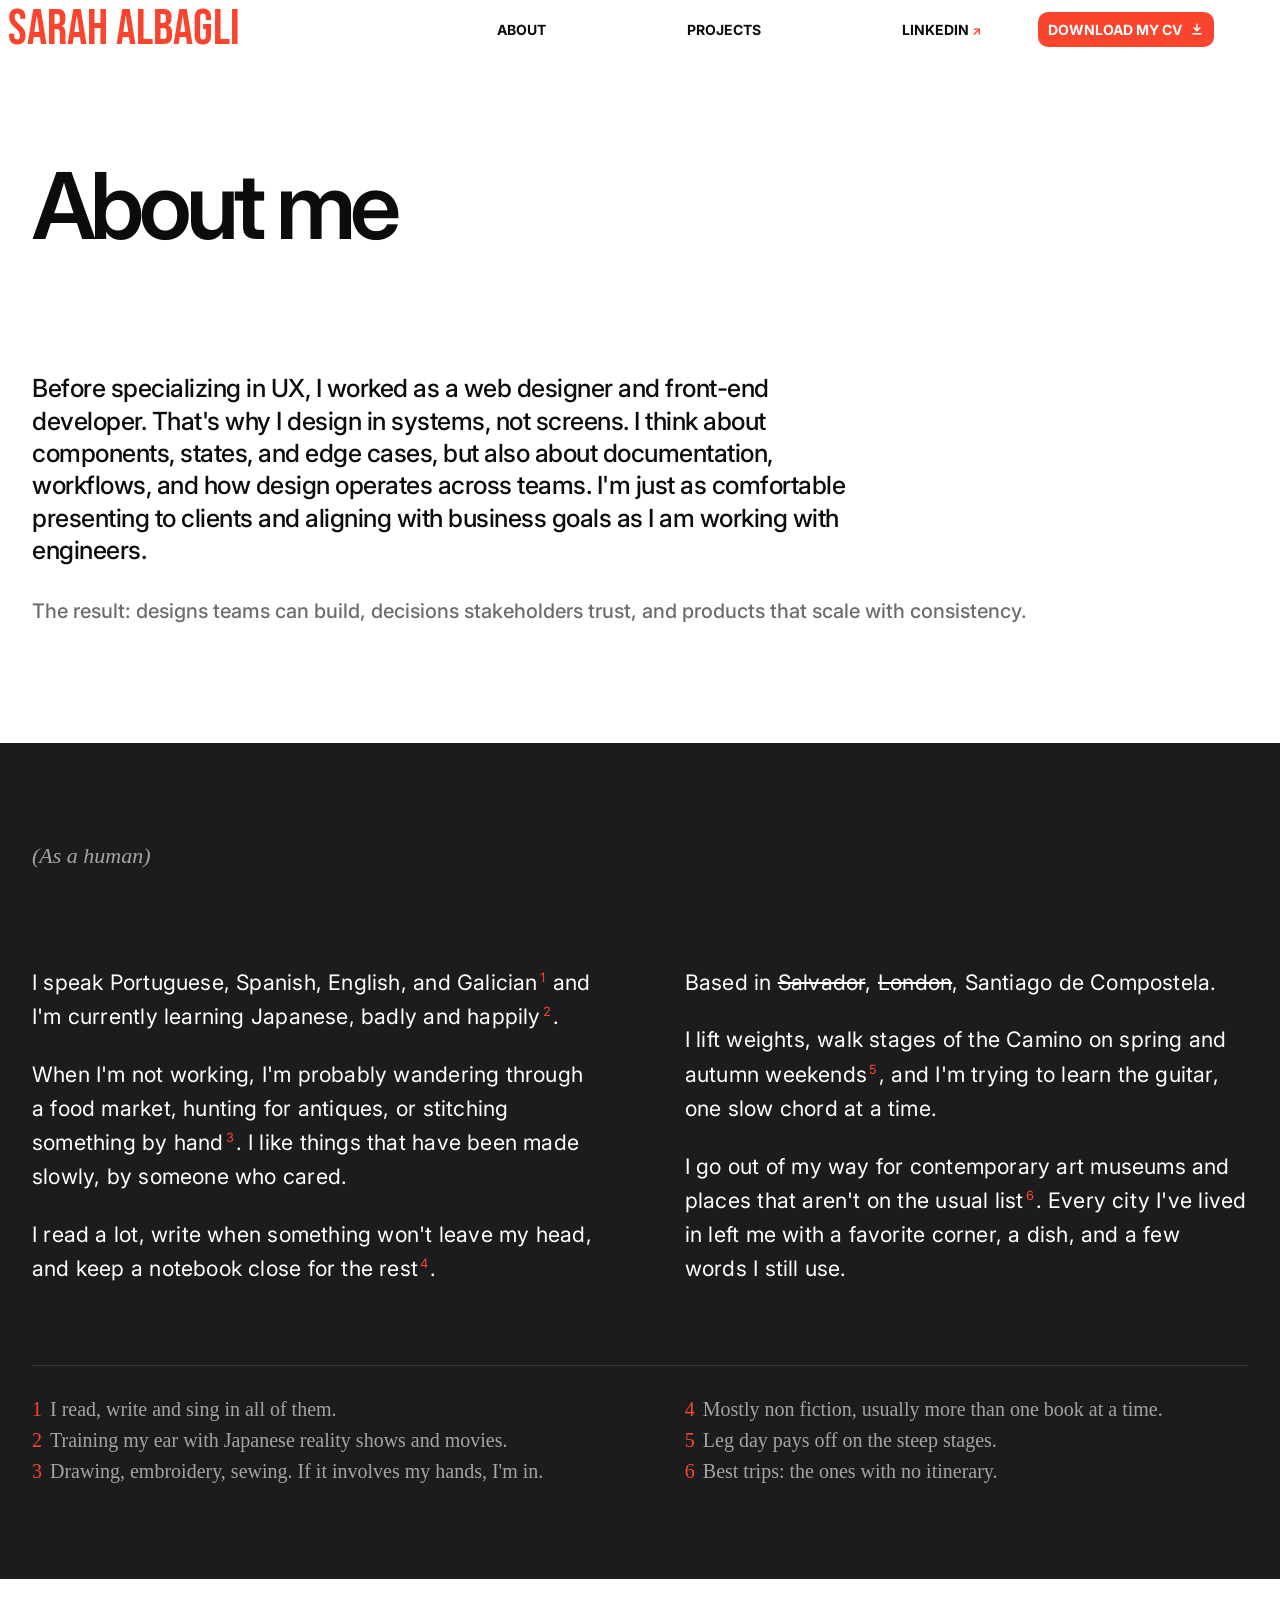
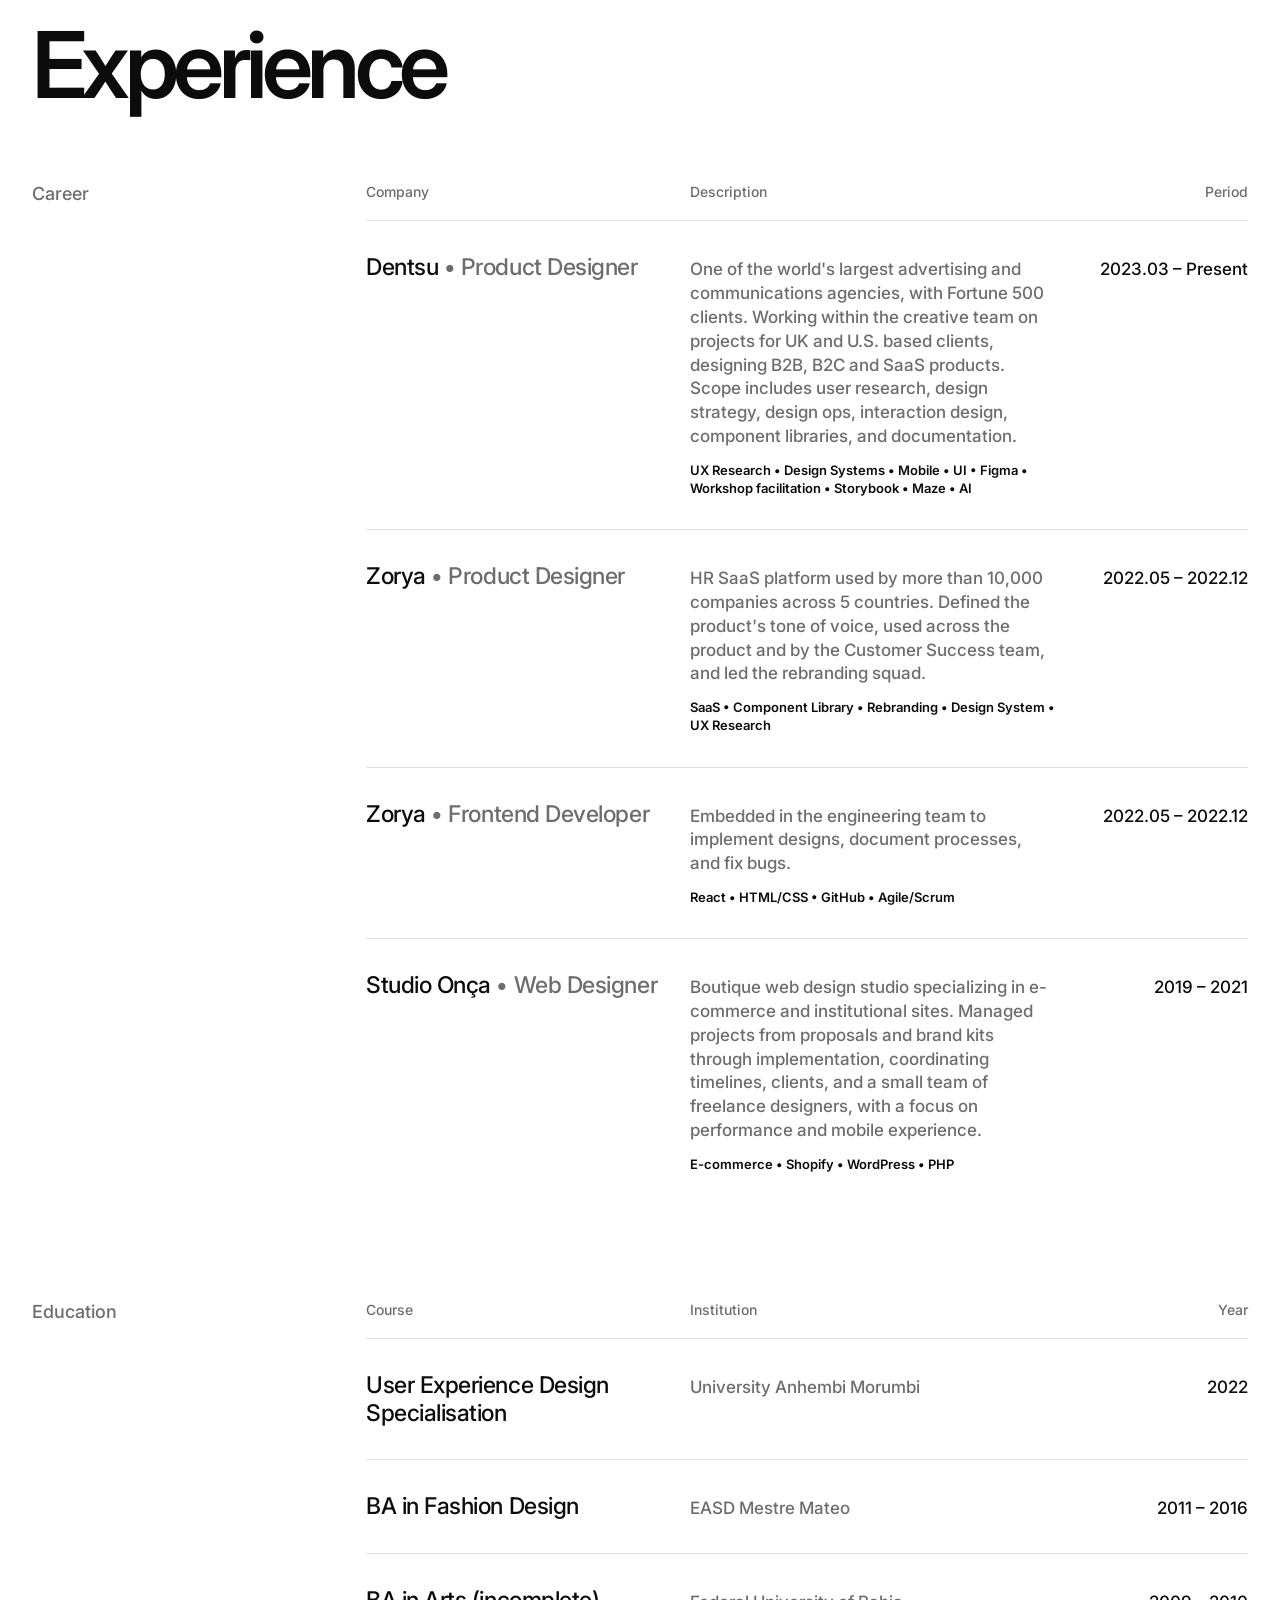
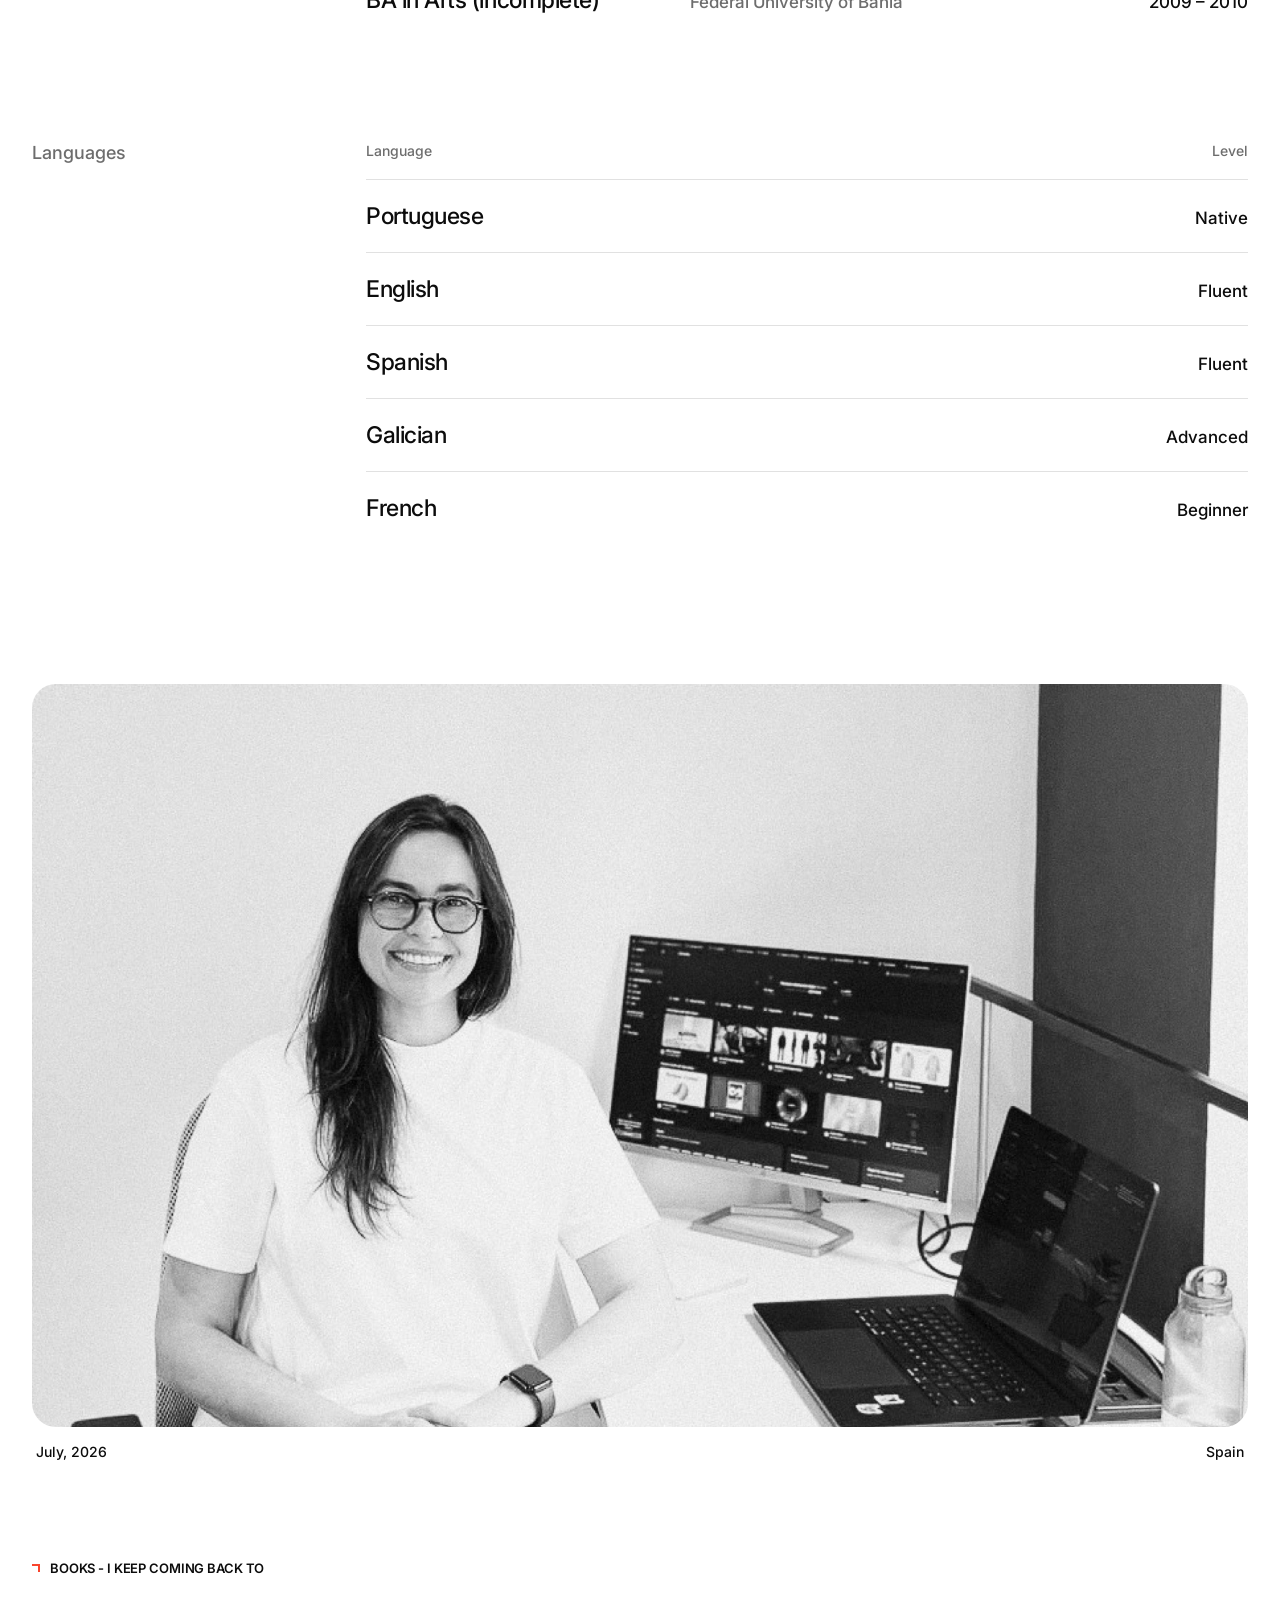
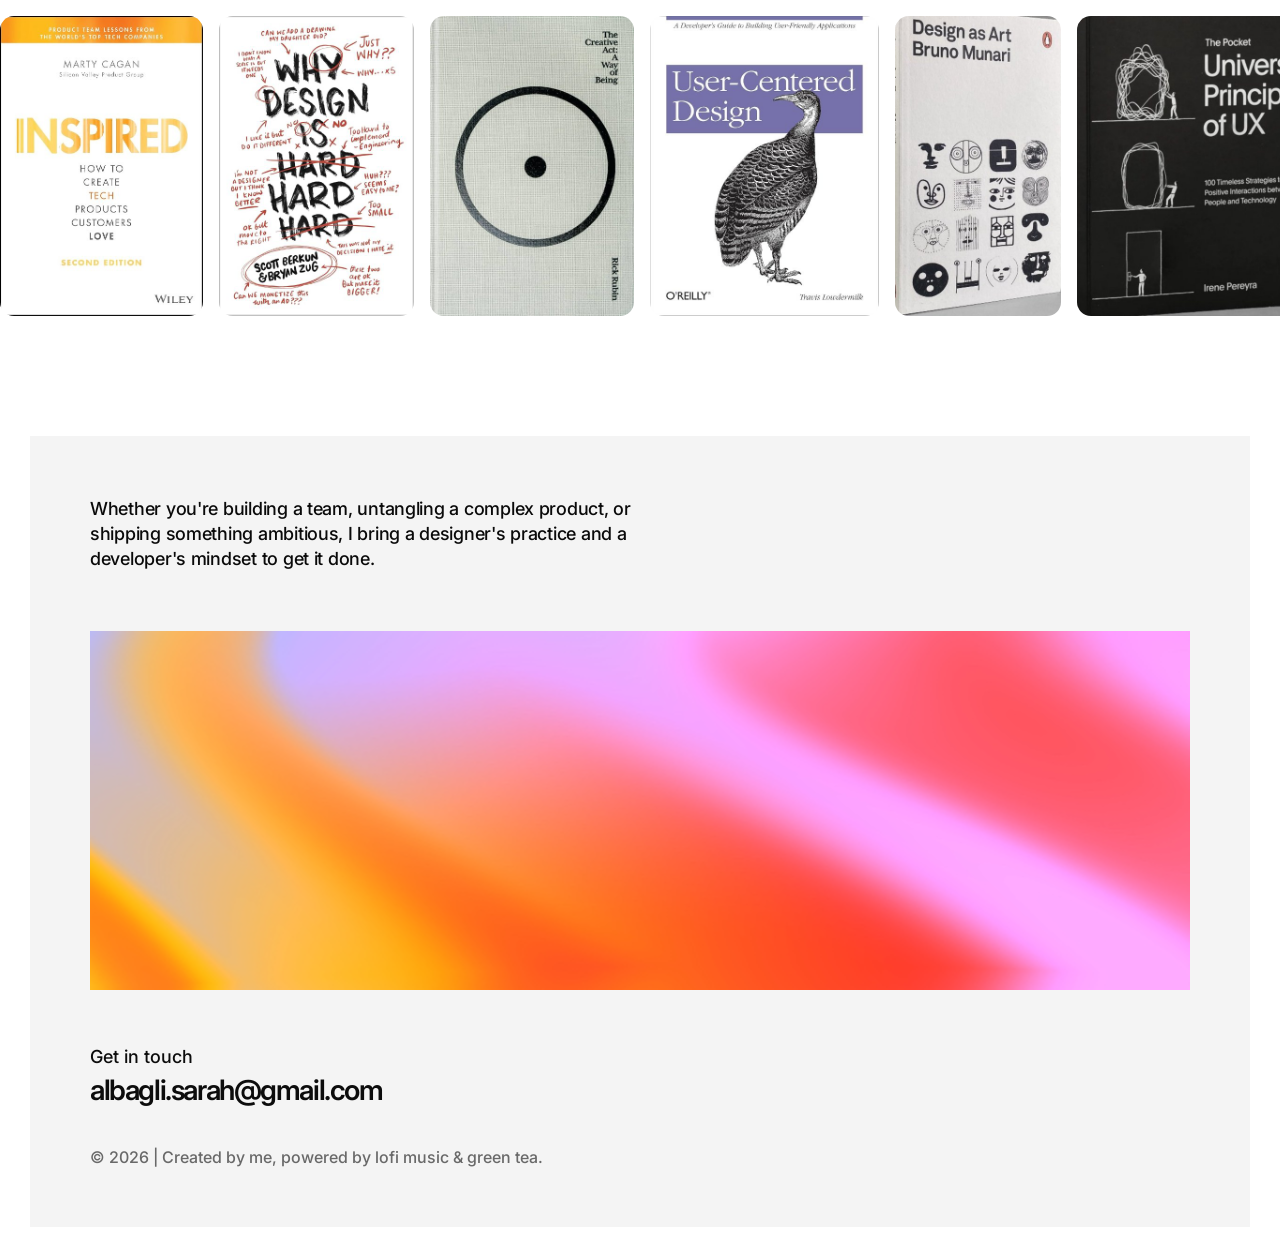
==== about/index.html @ 590cb8e2 "About rework, books and logos marquees, link previews, mobile-only menu - About: new intro, CV table" ====
<!DOCTYPE html>
<html lang="en">
<head>
  <meta charset="UTF-8" />
  <meta name="viewport" content="width=device-width, initial-scale=1" />
  <title data-i18n="about.title">About • Sarah Albagli</title>
  <meta name="description" content="Senior Product Designer based in Spain. How I work, and who I am outside of work." />
  <!-- Link previews (WhatsApp, LinkedIn, Slack, iMessage, browsers) -->
  <meta property="og:type" content="website" />
  <meta property="og:site_name" content="Sarah Albagli" />
  <meta property="og:title" content="About • Sarah Albagli" />
  <meta property="og:description" content="Senior Product Designer based in Spain. How I work, and who I am outside of work." />
  <meta property="og:url" content="https://sarahalbagli.vercel.app/about/" />
  <meta property="og:image" content="https://sarahalbagli.vercel.app/og-image.jpg" />
  <meta property="og:image:width" content="1200" />
  <meta property="og:image:height" content="630" />
  <meta property="og:image:alt" content="Sarah Albagli, Product Designer" />
  <meta name="twitter:card" content="summary_large_image" />
  <meta name="twitter:title" content="About • Sarah Albagli" />
  <meta name="twitter:description" content="Senior Product Designer based in Spain. How I work, and who I am outside of work." />
  <meta name="twitter:image" content="https://sarahalbagli.vercel.app/og-image.jpg" />
  <link rel="icon" href="/favicon.ico" sizes="32x32" />
  <link rel="icon" type="image/png" sizes="16x16" href="/favicon-16.png" />
  <link rel="icon" type="image/png" sizes="32x32" href="/favicon-32.png" />
  <link rel="apple-touch-icon" href="/apple-touch-icon.png" />
  <link rel="preconnect" href="https://fonts.googleapis.com" />
  <link rel="preconnect" href="https://fonts.gstatic.com" crossorigin />
  <link href="https://fonts.googleapis.com/css2?family=Bebas+Neue&family=Inter:wght@400;500;600;700&display=swap" rel="stylesheet" />
  <link href="https://api.fontshare.com/v2/css?f[]=gambetta@400,401&display=swap" rel="stylesheet" />
  <link rel="stylesheet" href="/style.css" />
</head>
<body class="page-light">

  <!-- Header -->
  <header class="header is-solid">
    <a href="/" class="logo">Sarah Albagli</a>
    <nav class="header__nav">
      <a href="/about/" aria-current="page" data-i18n="nav.about">About</a>
      <a href="/projects/" data-i18n="nav.work">Projects</a>
      <a href="https://www.linkedin.com/in/sarahalbagli/" target="_blank" rel="noopener">LinkedIn <span class="arrow-up">↗</span></a>
    </nav>
    <a href="/assets/sarah-albagli-cv.pdf" class="btn-cv" download>
      <span data-i18n="nav.cv">Download my CV</span>
      <svg width="14" height="14" viewBox="0 0 24 24" fill="none" stroke="currentColor" stroke-width="2.5" stroke-linecap="round" stroke-linejoin="round" aria-hidden="true"><path d="M12 4v11M7 10l5 5 5-5M5 20h14"/></svg>
    </a>
    <!-- Language switch hidden until the Spanish copy is reviewed: remove "hidden" and set LANG_SWITCH_ENABLED = true in script.js -->
    <div class="lang" role="group" aria-label="Language" hidden>
      <button type="button" data-lang="en" aria-pressed="true">EN</button>
      <button type="button" data-lang="es" aria-pressed="false">ES</button>
    </div>
    <button class="menu-toggle" aria-expanded="false" aria-controls="menu">
      <span class="menu-toggle__lines" aria-hidden="true"><span></span><span></span></span>
      <span class="menu-toggle__label" data-i18n="menu.label">Menu</span>
    </button>
  </header>

  <!-- Fullscreen menu -->
  <div class="menu" id="menu" aria-label="Site menu" inert>
    <button class="menu__close" aria-label="Close menu">
      <span class="menu__close-icon" aria-hidden="true"><span></span><span></span></span>
      <span class="menu__close-label" data-i18n="menu.label">Menu</span>
    </button>
    <div class="menu__contact">
      <p data-i18n="menu.talk">Let's talk</p>
      <a href="mailto:albagli.sarah@gmail.com">albagli.sarah@gmail.com</a>
    </div>
    <nav class="menu__links">
      <a href="/about/" data-label="About" aria-current="page"><span data-i18n="menu.about">About</span></a>
      <a href="/projects/" data-label="Projects"><span data-i18n="menu.projects">Projects</span></a>
      <a href="https://www.linkedin.com/in/sarahalbagli/" target="_blank" rel="noopener" data-label="LinkedIn ↗"><span>LinkedIn ↗</span></a>
      <a href="/assets/sarah-albagli-cv.pdf" download data-label="Download my CV"><span data-i18n="nav.cv">Download my CV</span></a>
    </nav>
  </div>

  <main>

    <!-- Intro -->
    <section class="about-intro">
      <h1 class="about-intro__title" data-i18n="about.h1">About me</h1>
      <p class="about-intro__lead" data-i18n="about.lead">Before specializing in UX, I worked as a web designer and front-end developer. That's why I design in systems, not screens. I think about components, states, and edge cases, but also about documentation, workflows, and how design operates across teams. I'm just as comfortable presenting to clients and aligning with business goals as I am working with engineers.</p>
      <p class="about-intro__note" data-i18n="about.note">The result: designs teams can build, decisions stakeholders trust, and products that scale with consistency.</p>
    </section>

    <!-- As a human -->
    <section class="human">
      <p class="human__eyebrow" data-i18n="about.human">(As a human)</p>

      <div class="human__cols">
        <div class="human__col">
          <p data-i18n="about.h.p1">I speak Portuguese, Spanish, English, and Galician<button class="fn" aria-describedby="fn1">1</button> and I'm currently learning Japanese, badly and happily<button class="fn" aria-describedby="fn2">2</button>.</p>
          <p data-i18n="about.h.p2">When I'm not working, I'm probably wandering through a food market, hunting for antiques, or stitching something by hand<button class="fn" aria-describedby="fn3">3</button>. I like things that have been made slowly, by someone who cared.</p>
          <p data-i18n="about.h.p3">I read a lot, write when something won't leave my head, and keep a notebook close for the rest<button class="fn" aria-describedby="fn4">4</button>.</p>
        </div>
        <div class="human__col">
          <p data-i18n="about.h.p4">Based in <s>Salvador</s>, <s>London</s>, Santiago de Compostela.</p>
          <p data-i18n="about.h.p5">I lift weights, walk stages of the Camino on spring and autumn weekends<button class="fn" aria-describedby="fn5">5</button>, and I'm trying to learn the guitar, one slow chord at a time.</p>
          <p data-i18n="about.h.p6">I go out of my way for contemporary art museums and places that aren't on the usual list<button class="fn" aria-describedby="fn6">6</button>. Every city I've lived in left me with a favorite corner, a dish, and a few words I still use.</p>
        </div>
      </div>

      <ol class="human__notes">
        <li id="fn1" data-i18n="about.fn1">I read, write and sing in all of them.</li>
        <li id="fn2" data-i18n="about.fn2">Training my ear with Japanese reality shows and movies.</li>
        <li id="fn3" data-i18n="about.fn3">Drawing, embroidery, sewing. If it involves my hands, I'm in.</li>
        <li id="fn4" data-i18n="about.fn4">Mostly non fiction, usually more than one book at a time.</li>
        <li id="fn5" data-i18n="about.fn5">Leg day pays off on the steep stages.</li>
        <li id="fn6" data-i18n="about.fn6">Best trips: the ones with no itinerary.</li>
      </ol>
    </section>

    <!-- CV -->
    <section class="cv">
      <h2 class="cv__title" data-i18n="cv.title">Experience</h2>
      <div class="cv-block">
        <h3 class="cv-block__label" data-i18n="cv.work.label">Career</h3>
        <div class="cv-table" role="table">
          <div class="cv-head" role="row"><div role="columnheader"><span data-i18n="cv.work.h0">Company</span></div><div role="columnheader"><span data-i18n="cv.work.h1">Description</span></div><div role="columnheader"><span data-i18n="cv.work.h2">Period</span></div></div>
          <div class="cv-row" role="row">
            <div class="cv-row__name" role="cell">Dentsu <span class="cv-row__sub">• <span data-i18n="cv.dentsu.role">Product Designer</span></span></div>
            <div class="cv-row__desc" role="cell"><p data-i18n="cv.dentsu.desc">One of the world's largest advertising and communications agencies, with Fortune 500 clients. Working within the creative team on projects for UK and U.S. based clients, designing B2B, B2C and SaaS products. Scope includes user research, design strategy, design ops, interaction design, component libraries, and documentation.</p><p class="cv-row__skills">UX Research • Design Systems • Mobile • UI • Figma • Workshop facilitation • Storybook • Maze • AI</p></div>
            <div class="cv-row__year" role="cell"><span data-i18n="cv.dentsu.period">2023.03 – Present</span></div>
          </div>
          <div class="cv-row" role="row">
            <div class="cv-row__name" role="cell">Zorya <span class="cv-row__sub">• <span data-i18n="cv.zorya-pd.role">Product Designer</span></span></div>
            <div class="cv-row__desc" role="cell"><p data-i18n="cv.zorya-pd.desc">HR SaaS platform used by more than 10,000 companies across 5 countries. Defined the product's tone of voice, used across the product and by the Customer Success team, and led the rebranding squad.</p><p class="cv-row__skills">SaaS • Component Library • Rebranding • Design System • UX Research</p></div>
            <div class="cv-row__year" role="cell"><span data-i18n="cv.zorya-pd.period">2022.05 – 2022.12</span></div>
          </div>
          <div class="cv-row" role="row">
            <div class="cv-row__name" role="cell">Zorya <span class="cv-row__sub">• <span data-i18n="cv.zorya-fe.role">Frontend Developer</span></span></div>
            <div class="cv-row__desc" role="cell"><p data-i18n="cv.zorya-fe.desc">Embedded in the engineering team to implement designs, document processes, and fix bugs.</p><p class="cv-row__skills">React • HTML/CSS • GitHub • Agile/Scrum</p></div>
            <div class="cv-row__year" role="cell"><span data-i18n="cv.zorya-fe.period">2022.05 – 2022.12</span></div>
          </div>
          <div class="cv-row" role="row">
            <div class="cv-row__name" role="cell">Studio Onça <span class="cv-row__sub">• <span data-i18n="cv.onca.role">Web Designer</span></span></div>
            <div class="cv-row__desc" role="cell"><p data-i18n="cv.onca.desc">Boutique web design studio specializing in e-commerce and institutional sites. Managed projects from proposals and brand kits through implementation, coordinating timelines, clients, and a small team of freelance designers, with a focus on performance and mobile experience.</p><p class="cv-row__skills">E-commerce • Shopify • WordPress • PHP</p></div>
            <div class="cv-row__year" role="cell"><span data-i18n="cv.onca.period">2019 – 2021</span></div>
          </div>
        </div>
      </div>
      <div class="cv-block">
        <h3 class="cv-block__label" data-i18n="cv.edu.label">Education</h3>
        <div class="cv-table" role="table">
          <div class="cv-head" role="row"><div role="columnheader"><span data-i18n="cv.edu.h0">Course</span></div><div role="columnheader"><span data-i18n="cv.edu.h1">Institution</span></div><div role="columnheader"><span data-i18n="cv.edu.h2">Year</span></div></div>
          <div class="cv-row" role="row">
            <div class="cv-row__name" role="cell"><span data-i18n="cv.edu.ux.name">User Experience Design Specialisation</span></div>
            <div class="cv-row__desc" role="cell"><p data-i18n="cv.edu.ux.school">University Anhembi Morumbi</p></div>
            <div class="cv-row__year" role="cell">2022</div>
          </div>
          <div class="cv-row" role="row">
            <div class="cv-row__name" role="cell"><span data-i18n="cv.edu.fashion.name">BA in Fashion Design</span></div>
            <div class="cv-row__desc" role="cell"><p data-i18n="cv.edu.fashion.school">EASD Mestre Mateo</p></div>
            <div class="cv-row__year" role="cell">2011 – 2016</div>
          </div>
          <div class="cv-row" role="row">
            <div class="cv-row__name" role="cell"><span data-i18n="cv.edu.arts.name">BA in Arts (incomplete)</span></div>
            <div class="cv-row__desc" role="cell"><p data-i18n="cv.edu.arts.school">Federal University of Bahia</p></div>
            <div class="cv-row__year" role="cell">2009 – 2010</div>
          </div>
        </div>
      </div>
      <div class="cv-block">
        <h3 class="cv-block__label" data-i18n="cv.lang.label">Languages</h3>
        <div class="cv-table" role="table">
          <div class="cv-head" role="row"><div role="columnheader"><span data-i18n="cv.lang.h0">Language</span></div><div role="columnheader"></div><div role="columnheader"><span data-i18n="cv.lang.h2">Level</span></div></div>
          <div class="cv-row cv-row--short" role="row">
            <div class="cv-row__name" role="cell"><span data-i18n="cv.lang.pt">Portuguese</span></div>
            <div class="cv-row__desc" role="cell"></div>
            <div class="cv-row__year" role="cell"><span data-i18n="cv.level.pt">Native</span></div>
          </div>
          <div class="cv-row cv-row--short" role="row">
            <div class="cv-row__name" role="cell"><span data-i18n="cv.lang.en">English</span></div>
            <div class="cv-row__desc" role="cell"></div>
            <div class="cv-row__year" role="cell"><span data-i18n="cv.level.en">Fluent</span></div>
          </div>
          <div class="cv-row cv-row--short" role="row">
            <div class="cv-row__name" role="cell"><span data-i18n="cv.lang.es">Spanish</span></div>
            <div class="cv-row__desc" role="cell"></div>
            <div class="cv-row__year" role="cell"><span data-i18n="cv.level.es">Fluent</span></div>
          </div>
          <div class="cv-row cv-row--short" role="row">
            <div class="cv-row__name" role="cell"><span data-i18n="cv.lang.gl">Galician</span></div>
            <div class="cv-row__desc" role="cell"></div>
            <div class="cv-row__year" role="cell"><span data-i18n="cv.level.gl">Advanced</span></div>
          </div>
          <div class="cv-row cv-row--short" role="row">
            <div class="cv-row__name" role="cell"><span data-i18n="cv.lang.fr">French</span></div>
            <div class="cv-row__desc" role="cell"></div>
            <div class="cv-row__year" role="cell"><span data-i18n="cv.level.fr">Beginner</span></div>
          </div>
        </div>
      </div>
    </section>

    <!-- Workstation photo -->
    <figure class="about-photo">
      <div class="about-photo__frame">
        <img src="/assets/img/about-workstation.jpg" alt="Sarah smiling at her desk, next to a monitor and a laptop" />
      </div>
      <figcaption class="about-photo__caption">
        <span data-i18n="about.cap.date">July, 2026</span>
        <span data-i18n="about.cap.country">Spain</span>
      </figcaption>
    </figure>

    <!-- Books -->
    <section class="books">
      <div class="marquee-head marquee-head--left"><h2 class="eyebrow"><span><span data-i18n="about.books.title">Books</span> - <span data-i18n="about.books.sub">I keep coming back to</span></span></h2></div>
      <div class="books__marquee">
        <div class="marquee__track">
          <div class="marquee__set">
          <img src="/assets/img/books/inspired.jpg" alt="Inspired, Marty Cagan" loading="lazy" />
          <img src="/assets/img/books/why-design-is-hard.jpg" alt="Why Design Is Hard, Scott Berkun and Bryan Zug" loading="lazy" />
          <img src="/assets/img/books/the-creative-act.jpg" alt="The Creative Act, Rick Rubin" loading="lazy" />
          <img src="/assets/img/books/user-centered-design.jpg" alt="User-Centered Design, Travis Lowdermilk" loading="lazy" />
          <img src="/assets/img/books/design-as-art.jpg" alt="Design as Art, Bruno Munari" loading="lazy" />
          <img src="/assets/img/books/universal-principles-of-ux.jpg" alt="The Pocket Universal Principles of UX, Irene Pereyra" loading="lazy" />
          <img src="/assets/img/books/design-of-everyday-things.jpg" alt="The Design of Everyday Things, Don Norman" loading="lazy" />
          <img src="/assets/img/books/extra-bold.jpg" alt="Extra Bold, Ellen Lupton and others" loading="lazy" />
          </div>
        </div>
      </div>
    </section>

  </main>

  <!-- Footer -->
  <footer class="footer">
    <p class="footer__statement" data-i18n="footer.statement">Whether you're building a team, untangling a complex product, or shipping something ambitious, I bring a designer's practice and a developer's mindset to get it done.</p>
    <div class="footer__gradient flow" data-flow="/assets/img/footer-background.jpg" aria-hidden="true"><canvas></canvas></div>
    <p class="footer__label" data-i18n="footer.label">Get in touch</p>
    <a href="mailto:albagli.sarah@gmail.com" class="footer__email">albagli.sarah@gmail.com</a>
    <p class="footer__copy" data-i18n="footer.copy">© 2026 | Created by me, powered by lofi music &amp; green tea.</p>
  </footer>

  <!-- Spanish translations for this page (shared strings live in /i18n.js) -->
  <script type="application/json" id="i18n-es">
{
  "about.title": "Sobre mí • Sarah Albagli",
  "about.h1": "Sobre mí",
  "about.lead": "Antes de especializarme en UX, trabajé como diseñadora web y desarrolladora front-end. Por eso diseño en sistemas, no en pantallas. Pienso en componentes, estados y casos límite, pero también en documentación, flujos de trabajo y en cómo opera el diseño entre equipos. Me siento igual de cómoda presentando a clientes y alineándome con los objetivos de negocio que trabajando con ingenieros.",
  "about.note": "El resultado: diseños que los equipos pueden construir, decisiones en las que confían los stakeholders y productos que escalan con coherencia.",
  "about.human": "(Como persona)",
  "about.h.p1": "Hablo portugués, español, inglés y gallego<button class=\"fn\" aria-describedby=\"fn1\">1</button>, y ahora estoy aprendiendo japonés, mal y feliz<button class=\"fn\" aria-describedby=\"fn2\">2</button>.",
  "about.h.p2": "Cuando no estoy trabajando, probablemente estoy paseando por un mercado, buscando antigüedades o cosiendo algo a mano<button class=\"fn\" aria-describedby=\"fn3\">3</button>. Me gustan las cosas hechas despacio, por alguien a quien le importaban.",
  "about.h.p3": "Leo mucho, escribo cuando algo no se me va de la cabeza y tengo siempre un cuaderno cerca para lo demás<button class=\"fn\" aria-describedby=\"fn4\">4</button>.",
  "about.h.p4": "Con base en <s>Salvador</s>, <s>Londres</s> y Santiago de Compostela.",
  "about.h.p5": "Levanto pesas, recorro etapas del Camino los fines de semana de primavera y otoño<button class=\"fn\" aria-describedby=\"fn5\">5</button>, y estoy intentando aprender guitarra, un acorde lento a la vez.",
  "about.h.p6": "Hago lo posible por visitar museos de arte contemporáneo y lugares que no están en la lista habitual<button class=\"fn\" aria-describedby=\"fn6\">6</button>. Cada ciudad en la que he vivido me dejó un rincón favorito, un plato y algunas palabras que todavía uso.",
  "about.fn1": "Leo, escribo y canto en todos ellos.",
  "about.fn2": "Entrenando el oído con realities y películas japonesas.",
  "about.fn3": "Dibujo, bordado, costura. Si es con las manos, me apunto.",
  "about.fn4": "Sobre todo no ficción, normalmente más de un libro a la vez.",
  "about.fn5": "El día de pierna se nota en las etapas con más cuesta.",
  "about.fn6": "Los mejores viajes: los que no tienen itinerario.",
  "about.cap.date": "Julio de 2026",
  "about.cap.country": "España",
  "cv.dentsu.role": "Diseñadora de Producto",
  "cv.dentsu.desc": "Una de las mayores agencias de publicidad y comunicación del mundo, con clientes Fortune 500. Trabajo en el equipo creativo en proyectos para clientes de Reino Unido y Estados Unidos, diseñando productos B2B, B2C y SaaS. Incluye investigación de usuarios, estrategia de diseño, design ops, diseño de interacción, librerías de componentes y documentación.",
  "cv.dentsu.period": "2023.03 – Actualidad",
  "cv.zorya-pd.role": "Diseñadora de Producto",
  "cv.zorya-pd.desc": "Plataforma SaaS de RR. HH. usada por más de 10.000 empresas en 5 países. Definí el tono de voz del producto, usado en todo el producto y por el equipo de Customer Success, y lideré el squad de rebranding.",
  "cv.zorya-pd.period": "2022.05 – 2022.12",
  "cv.zorya-fe.role": "Desarrolladora Frontend",
  "cv.zorya-fe.desc": "Integrada en el equipo de ingeniería para implementar diseños, documentar procesos y corregir errores.",
  "cv.zorya-fe.period": "2022.05 – 2022.12",
  "cv.onca.role": "Diseñadora Web",
  "cv.onca.desc": "Estudio boutique de diseño web especializado en e-commerce y sitios institucionales. Gestioné proyectos desde la propuesta y el brand kit hasta la implementación, coordinando plazos, clientes y un pequeño equipo de diseñadores freelance, con foco en rendimiento y experiencia móvil.",
  "cv.onca.period": "2019 – 2021",
  "cv.edu.ux.name": "Especialización en Diseño de Experiencia de Usuario",
  "cv.edu.ux.school": "Universidad Anhembi Morumbi",
  "cv.edu.fashion.name": "Grado en Diseño de Moda",
  "cv.edu.fashion.school": "EASD Mestre Mateo",
  "cv.edu.arts.name": "Grado en Bellas Artes (incompleto)",
  "cv.edu.arts.school": "Universidad Federal de Bahía",
  "cv.lang.pt": "Portugués",
  "cv.level.pt": "Nativo",
  "cv.lang.en": "Inglés",
  "cv.level.en": "Fluido",
  "cv.lang.es": "Español",
  "cv.level.es": "Fluido",
  "cv.lang.gl": "Gallego",
  "cv.level.gl": "Avanzado",
  "cv.lang.fr": "Francés",
  "cv.level.fr": "Principiante",
  "cv.title": "Experiencia",
  "cv.work.h0": "Empresa",
  "cv.work.h1": "Descripción",
  "cv.work.h2": "Periodo",
  "cv.work.label": "Trayectoria",
  "cv.edu.h0": "Curso",
  "cv.edu.h1": "Institución",
  "cv.edu.h2": "Año",
  "cv.edu.label": "Formación",
  "cv.lang.h0": "Idioma",
  "cv.lang.h2": "Nivel",
  "cv.lang.label": "Idiomas",
  "about.books.title": "Libros",
  "about.books.sub": "a los que siempre vuelvo"
}
  </script>
  <script src="/i18n.js"></script>
  <script src="/script.js"></script>
</body>
</html>
---- style.css ----
/* ---------- Tokens ---------- */
:root {
  --ink: #0c0c0c;
  --ink-soft: rgba(12, 12, 12, 0.6);
  --paper: #ffffff;
  --paper-2: #f4f4f4;
  --blue: #0077cb;
  --red: #f9452d;
  --line: rgba(12, 12, 12, 0.12);

  --g-yellow: #ffb800;
  --g-orange: #ff7a1a;
  --g-lavender: #a9b4ff;
  --g-pink: #f7a3ff;
  --g-red: #ff3b2f;

  --font-sans: "Inter", system-ui, sans-serif;
  --font-display: "Bebas Neue", "Inter", sans-serif;

  --gutter: clamp(16px, 2.5vw, 36px);
}

*, *::before, *::after { box-sizing: border-box; }
html { scroll-behavior: smooth; }
body {
  margin: 0;
  font-family: var(--font-sans);
  color: var(--ink);
  background: var(--paper);
  -webkit-font-smoothing: antialiased;
  overflow-x: hidden;
}
[hidden] { display: none !important; }
img { display: block; max-width: 100%; }
a { color: inherit; text-decoration: none; }
ul { list-style: none; margin: 0; padding: 0; }
h1, h2, h3, p, blockquote { margin: 0; }
button { font: inherit; color: inherit; background: none; border: 0; cursor: pointer; }

/* ---------- Shared ---------- */
.eyebrow {
  display: inline-flex;
  align-items: center;
  gap: 10px;
  font-size: 13px;
  font-weight: 600;
  text-transform: uppercase;
  letter-spacing: -0.01em;
}
.eyebrow::before {
  content: "";
  width: 8px;
  height: 8px;
  border-top: 2px solid var(--red);
  border-right: 2px solid var(--red);
}
.eyebrow--light { color: #fff; }


/* ---------- Header ---------- */
.header {
  position: fixed;
  inset: 0 0 auto 0;
  z-index: 50;
  display: grid;
  grid-template-columns: 1fr auto auto auto;
  align-items: center;
  gap: clamp(20px, 4.5vw, 96px);
  padding: 4px 8px 0;
  color: #fff;
  mix-blend-mode: normal;
  transition: background 0.3s, color 0.3s;
}
.header.is-solid { background: rgba(255, 255, 255, 0.85); backdrop-filter: blur(12px); color: var(--ink); }
.logo {
  font-family: var(--font-display);
  font-size: 50px;
  line-height: 1;
  color: var(--red);
  text-transform: uppercase;
  white-space: nowrap;
  transition: color 0.2s;
}
.logo:hover { color: var(--blue); }
.header__nav { display: flex; gap: clamp(32px, 11vw, 150px); }
.header__nav a {
  font-size: 14px;
  font-weight: 700;
  text-transform: uppercase;
  transition: opacity 0.2s;
}
.header__nav a:hover { opacity: 0.6; }
.arrow-up { color: var(--red); font-size: 12px; }

.btn-cv {
  display: inline-flex;
  align-items: center;
  gap: 8px;
  padding: 9px 10px;
  border-radius: 10px;
  background: var(--red);
  color: #fff;
  font-size: 14px;
  font-weight: 700;
  text-transform: uppercase;
  transition: transform 0.2s, background-color 0.2s;
}
.btn-cv:hover { transform: translateY(-2px); background: var(--blue); }

/* The Menu button only exists on tablet and mobile, where the nav links are hidden */
.menu-toggle { display: none; align-items: center; gap: 20px; }
.menu-toggle__lines { display: grid; gap: 8px; width: 42px; }
.menu-toggle__lines span { height: 2px; background: currentColor; transition: transform 0.3s; }
.menu-toggle__label { font-family: var(--font-display); font-size: 50px; line-height: 1; }

/* ---------- Language switch ---------- */
.lang { display: flex; align-items: center; font-size: 14px; font-weight: 700; }
.lang button { padding: 6px 4px; opacity: 0.45; transition: opacity 0.2s; }
.lang button + button::before { content: "/"; margin-right: 8px; opacity: 0.45; }
.lang button:hover, .lang button[aria-pressed="true"] { opacity: 1; }

/* ---------- First-visit intro ---------- */
.intro { position: fixed; inset: 0; z-index: 100; }
.intro-seen .intro { display: none; }
html.intro-active { overflow: hidden; }
.intro::before {
  content: "";
  position: absolute;
  inset: 0;
  background: rgba(0, 0, 0, 0.6);
  transition: opacity 1.5s ease;
}
.intro.is-open { pointer-events: none; }
.intro.is-open::before { opacity: 0; }
.intro__half {
  position: absolute;
  left: 0;
  right: 0;
  height: 50%;
  display: flex;
  justify-content: center;
  background: #e8200e;
  transition: transform 1.5s cubic-bezier(.7,0,.25,1);
}
.intro__half--top { top: 0; align-items: flex-end; padding: 0 16px 14px; }
.intro__half--bottom { bottom: 0; align-items: flex-start; padding-top: 22px; }
.intro.is-open .intro__half--top { transform: translateY(-100%); }
.intro.is-open .intro__half--bottom { transform: translateY(100%); }
.intro__text {
  font-family: var(--font-display);
  font-size: clamp(28px, 4.4vw, 64px);
  line-height: 1;
  text-transform: uppercase;
  text-align: center;
  color: #fff;
}
.intro__text span {
  display: inline-block;
  opacity: 0;
  transform: translateY(45%);
  animation: intro-letter 0.5s cubic-bezier(.2,.7,.2,1) forwards;
}
.intro__dot { width: 8px; height: 8px; border-radius: 50%; background: #fff; }
@keyframes intro-letter { to { opacity: 1; transform: none; } }

/* ---------- Menu panel ---------- */
.menu {
  position: fixed;
  inset: 0 0 auto 0;
  z-index: 70;
  display: grid;
  grid-template-columns: 1fr auto;
  grid-template-rows: auto 1fr;
  row-gap: 24px;
  min-height: 328px;
  padding: 40px;
  background: #e8200e;
  color: #fff;
  transform: translateY(-100%);
  visibility: hidden;
  transition: transform 0.55s cubic-bezier(.7,0,.2,1), visibility 0s linear 0.55s;
}
.menu.is-open {
  transform: none;
  visibility: visible;
  transition: transform 0.55s cubic-bezier(.7,0,.2,1), visibility 0s;
}
.menu__close { grid-column: 1 / -1; display: flex; align-items: center; gap: 20px; justify-self: end; align-self: start; }
.menu__close-label { font-family: var(--font-display); font-size: 50px; line-height: 0.9; }
.menu__close-icon { position: relative; width: 42px; height: 12px; }
.menu__close-icon span { position: absolute; left: 0; top: 50%; width: 100%; height: 2px; background: currentColor; }
.menu__close-icon span:first-child { transform: rotate(14deg); }
.menu__close-icon span:last-child { transform: rotate(-14deg); }

.menu__contact { align-self: end; }
.menu__contact p { font-size: 18px; font-weight: 500; margin-bottom: 4px; }
.menu__contact a { font-size: clamp(26px, 3.2vw, 46px); font-weight: 600; letter-spacing: -0.04em; }
.menu__links { display: grid; justify-items: end; align-self: end; }
.menu__links a {
  position: relative;
  display: block;
  overflow: hidden;
  font-size: 30px;
  font-weight: 600;
  line-height: 1.43;
  letter-spacing: -0.03em;
}
.menu__links a span, .menu__links a::after { display: block; transition: transform 0.4s cubic-bezier(.7,0,.2,1); }
.menu__links a::after { content: attr(data-label); position: absolute; left: 0; top: 100%; }
.menu__links a:hover span, .menu__links a:hover::after { transform: translateY(-100%); }

/* ---------- Flowing gradient (hero + footer) ----------
   The image is the static fallback; script.js warps it slowly on a WebGL canvas. */
.hero__bg, .footer__gradient {
  position: absolute;
  inset: 0;
  overflow: hidden;
  background: var(--g-lavender) center / cover no-repeat;
}
.hero__bg { background-image: url("assets/img/hero-background.jpg"); }
.footer__gradient { background-image: url("assets/img/footer-background.jpg"); }
.flow canvas {
  position: absolute;
  inset: 0;
  width: 100%;
  height: 100%;
  opacity: 0;
  transition: opacity 0.8s ease;
}
.flow canvas.is-ready { opacity: 1; }

/* ---------- Hero ---------- */
.hero {
  position: relative;
  min-height: 100vh;
  min-height: 100svh;
  overflow: hidden;
  color: #fff;
}
.hero__content {
  position: relative;
  min-height: inherit;
  display: grid;
  grid-template-columns: 1fr auto;
  grid-template-rows: 1fr auto auto auto;
  padding: 0 var(--gutter) var(--gutter);
}
.hero__since {
  grid-column: 1 / -1;
  align-self: end;
  font-family: var(--font-display);
  font-size: 20px;
  text-transform: uppercase;
  line-height: 1;
}
.hero__since-big { font-size: 60px; letter-spacing: -0.02em; }

.hero__title {
  grid-column: 1 / -1;
  grid-row: 2 / 4;
  font-weight: 700;
  font-size: clamp(64px, 13.5vw, 240px);
  line-height: 0.82;
  letter-spacing: -0.06em;
  margin-top: 0.15em;
}
.hero__line {
  display: block;
  width: fit-content;
  /* the gradient only paints inside the box: extend it below the descenders (g) */
  padding-bottom: 0.3em;
  margin-bottom: -0.3em;
  background: linear-gradient(100deg, #0047ff 0%, #0077cb 30%, #00b5d6 60%, #00c2c7 80%, #00733a 100%);
  background-size: 100vw 100%;
  background-attachment: fixed;
  -webkit-background-clip: text;
  background-clip: text;
  color: transparent;
}
.hero__line--2 { margin-left: auto; margin-right: -0.04em; margin-bottom: -0.16em; }
.hero__dot { display: inline-block; }

.hero__skills {
  grid-column: 2;
  grid-row: 2;
  align-self: start;
  margin: 0.6em 18vw 0 0;
  font-size: 18px;
  font-weight: 600;
  line-height: 1.6;
  position: relative;
  z-index: 1;
}
.hero__location {
  grid-column: 1;
  grid-row: 4;
  margin-top: -2.4em;
  font-size: 16px;
  font-weight: 500;
}

/* ---------- Selected work ---------- */
.work { padding: 160px var(--gutter) 80px; }
.section-head { text-align: center; margin-bottom: 80px; }
.work__title {
  margin-top: 16px;
  font-size: clamp(48px, 7.2vw, 104px);
  font-weight: 600;
  line-height: 1;
  letter-spacing: -0.06em;
}

.work__grid {
  display: grid;
  grid-template-columns: repeat(12, 1fr);
  row-gap: 64px;
  column-gap: 24px;
}
.case { display: block; }
.case--a { grid-column: 1 / 7; }
.case--b { grid-column: 8 / 13; }
.case--c { grid-column: 4 / 10; }
.case--d { grid-column: 1 / 7; }

.case__media {
  position: relative;
  overflow: hidden;
  border-radius: 24px;
  margin-bottom: 32px;
  background: var(--paper-2);
}
.case__media::after {
  content: "";
  position: absolute;
  top: 28px;
  right: 28px;
  width: 8px;
  height: 8px;
  border-top: 2px solid var(--red);
  border-right: 2px solid var(--red);
}
.case__media img { display: block; width: 100%; aspect-ratio: 4 / 3; object-fit: cover; transition: transform 0.6s cubic-bezier(.2,.7,.2,1); }
.case--c .case__media img { aspect-ratio: 16 / 10; }
.case:hover .case__media img, .case:hover .case__media video { transform: scale(1.04); }

.case__client { font-size: 22px; font-weight: 500; letter-spacing: -0.02em; color: var(--ink); margin-bottom: 12px; }
.case__dot { margin: 0 0.15em; }
.case__tags { position: absolute; top: 24px; left: 24px; right: 64px; z-index: 2; }
/* darker than the default dark pills so they stay legible on light images too */
.case__tags.tags--dark li { background: rgba(12, 12, 12, 0.55); border-color: rgba(255, 255, 255, 0.2); }
.case__desc { font-size: 16px; font-weight: 400; color: var(--ink-soft); line-height: 1.3; margin-bottom: 28px; }

.tags { display: flex; flex-wrap: wrap; gap: 8px; }
.tags li {
  padding: 8px 13px;
  border: 1px solid var(--line);
  border-radius: 999px;
  font-size: 11px;
  font-weight: 600;
  text-transform: uppercase;
}

.all-cases {
  display: flex;
  align-items: center;
  justify-content: flex-end;
  gap: 24px;
  margin-top: 40px;
  font-size: clamp(36px, 3.8vw, 55px);
  font-weight: 500;
  letter-spacing: -0.05em;
}
.all-cases svg { transition: transform 0.3s; }
.all-cases:hover svg { transform: translateX(8px); }

/* Autoplay videos sit invisibly over their image and fade in only once
   they are actually playing, so a blocked video never shows a play button */
.media-video {
  position: absolute;
  inset: 0;
  width: 100%;
  height: 100%;
  object-fit: cover;
  opacity: 0;
  pointer-events: none;
  transition: opacity 0.5s ease, transform 0.6s cubic-bezier(.2,.7,.2,1);
}
.media-video.is-playing { opacity: 1; }
.media-video::-webkit-media-controls,
.media-video::-webkit-media-controls-start-playback-button { display: none !important; }
.case-card .media-video { z-index: 0; }

/* ---------- What I bring ---------- */
.services { background: var(--ink); color: #fff; padding: 36px var(--gutter) 160px; }
.services__head { display: flex; justify-content: space-between; align-items: flex-start; margin-bottom: 160px; }
.services__body { display: grid; grid-template-columns: 1fr 2fr; gap: 40px; align-items: end; }
.services__detail { max-width: 240px; }
.services__detail-title { font-size: 16px; font-weight: 500; opacity: 0.6; margin-bottom: 20px; }
.services__detail-text { font-size: 22px; font-weight: 500; line-height: 1.3; letter-spacing: -0.02em; transition: opacity 0.25s; }

.services__list li {
  display: flex;
  align-items: flex-end;
  gap: 24px;
  padding: 16px 0 24px;
  border-bottom: 1px solid rgba(255, 255, 255, 0.12);
  color: #333;
  cursor: pointer;
  transition: color 0.35s;
}
.services__name {
  font-size: clamp(44px, 6.7vw, 96px);
  font-weight: 500;
  line-height: 1;
  letter-spacing: -0.05em;
}
.services__num { font-size: 20px; font-weight: 700; padding-bottom: 0.4em; white-space: nowrap; }
.services__list li.is-active { color: #fff; }
.services__list li.is-active .services__num { color: var(--red); }
.services__list li.is-active .services__num b { color: #fff; }

/* ---------- Testimonial ---------- */
.quote { padding: 88px var(--gutter) 120px; }
.quote__eyebrow { display: flex; justify-content: flex-end; margin-bottom: 56px; }
.quote__body { max-width: 1200px; margin-left: auto; }
.quote__mark { fill: var(--red); float: left; margin: 10px 96px 0 0; }
.quote__text {
  font-size: clamp(24px, 2.5vw, 36px);
  font-weight: 600;
  line-height: 1.3;
  letter-spacing: -0.03em;
  padding-bottom: 80px;
  border-bottom: 1px solid var(--line);
}
.quote__text .w { opacity: 0.12; transition: opacity 0.4s; }
.quote__text .w.is-on { opacity: 1; }
.quote__author { padding-top: 24px; }
.quote__author cite { display: block; font-style: normal; font-size: 20px; font-weight: 500; letter-spacing: -0.02em; }
.quote__author span { display: block; margin-top: 8px; font-size: 14px; font-weight: 500; color: var(--ink-soft); }

/* ---------- Clients ---------- */
.clients { overflow: hidden; border-top: 1px solid var(--line); border-bottom: 1px solid var(--line); }
.clients__track { display: flex; width: max-content; animation: marquee 30s linear infinite; } /* duration set in script.js */
.clients__set { display: flex; }
.clients__cell {
  display: grid;
  place-items: center;
  width: 290px;
  height: 200px;
  border-right: 1px solid var(--line);
}
.clients__cell img { max-width: 110px; max-height: 64px; object-fit: contain; }
.clients__cell img.is-square { max-width: 100px; max-height: 100px; }
.clients:hover .clients__track { animation-play-state: paused; }
@keyframes marquee { to { transform: translateX(-50%); } }

/* ---------- Footer ---------- */
.footer {
  margin: 0 30px 30px;
  padding: 60px 60px 60px;
  background: var(--paper-2);
}
.footer__statement {
  max-width: 32em;
  margin-bottom: 60px;
  font-size: clamp(18px, 1.4vw, 21px);
  font-weight: 500;
  line-height: 1.4;
  letter-spacing: -0.015em;
  color: #0a0a0a;
}
.footer__gradient { position: relative; height: clamp(200px, 28vw, 400px); margin-bottom: 56px; }
.footer__label { font-size: 18px; font-weight: 500; margin-bottom: 6px; }
.footer__email { display: inline-block; font-size: clamp(22px, 2.2vw, 32px); font-weight: 600; letter-spacing: -0.05em; margin-bottom: 40px; }
.footer__email:hover { color: var(--red); }
.footer__copy { font-size: 16px; font-weight: 500; color: var(--ink-soft); }

/* ---------- Scroll reveal ---------- */
.reveal { opacity: 0; transform: translateY(40px); transition: opacity 0.8s ease, transform 0.8s cubic-bezier(.2,.7,.2,1); }
.reveal.is-visible { opacity: 1; transform: none; }

/* ---------- Responsive ---------- */
@media (max-width: 1100px) {
  .header__nav { gap: 32px; }
  .header { gap: 24px; }
  .hero__skills { margin-right: 4vw; }
}

@media (max-width: 860px) {
  .header { grid-template-columns: 1fr auto auto; padding: 8px var(--gutter) 0; gap: 20px; }
  .intro__text { font-size: 6.6vw; }
  .header__nav, .btn-cv { display: none; }
  .menu-toggle { display: flex; }
  .logo, .menu-toggle__label { font-size: 36px; }
  .menu-toggle__lines { width: 32px; }
  .menu { grid-template-columns: 1fr; padding: 88px var(--gutter) 32px; row-gap: 40px; }
  .menu__close-label { font-size: 36px; }
  .menu__close { position: absolute; top: 16px; right: var(--gutter); }
  .menu__links { justify-items: start; order: 2; }
  .menu__contact { order: 3; }

  .hero__content { grid-template-columns: 1fr; grid-template-rows: 1fr auto auto auto auto; }
  .hero__since-big { font-size: 44px; }
  .hero__title { grid-row: 2; font-size: 19vw; }
  .hero__skills { grid-column: 1; grid-row: 3; margin: 32px 0 24px; font-size: 16px; }
  .hero__location { grid-row: 4; margin-top: 0; }

  .work { padding-top: 100px; }
  .section-head { margin-bottom: 48px; }
  .work__grid { grid-template-columns: 1fr; }
  .case--a, .case--b, .case--c, .case--d { grid-column: 1; }
  .case__media { border-radius: 16px; }
  .case__client { font-size: 19px; }
  .case__tags { top: 14px; left: 14px; right: 40px; gap: 6px; }
  .case__tags li { padding: 6px 10px; font-size: 10px; }
  .all-cases { justify-content: flex-start; }

  .services__body { grid-template-columns: 1fr; }
  .services__head { margin-bottom: 64px; }
  .services__detail { max-width: none; order: 2; }
  .services__num { font-size: 14px; }

  .quote__mark { float: none; display: block; margin: 0 0 24px; }
  .quote__eyebrow { justify-content: flex-start; }

  .clients__cell { width: 200px; height: 140px; }

  .footer { margin: 0 0 0; padding: 40px var(--gutter); }
  .footer__statement { margin-bottom: 32px; }
  .footer__gradient { margin-bottom: 40px; }
}

@media (max-width: 480px) {
  .header { gap: 14px; }
  .logo, .menu-toggle__label { font-size: 32px; }
  .menu-toggle__lines { display: none; }
}

@media (prefers-reduced-motion: reduce) {
  .clients__track { animation: none; }
  .menu, .menu.is-open, .menu__links a span, .menu__links a::after { transition: none; }
  .reveal { opacity: 1; transform: none; transition: none; }
  .quote__text .w { opacity: 1; }
}

/* =========================================================
   About page
   ========================================================= */
.page-light { padding-top: 80px; }

.about-intro {
  display: flex;
  flex-direction: column;
  align-items: flex-start;
  text-align: left;
  padding: 80px var(--gutter) 120px;
}
.about-intro__title {
  font-size: clamp(56px, 7.2vw, 104px);
  font-weight: 600;
  line-height: 1;
  letter-spacing: -0.06em;
  margin-bottom: 120px;
}
.about-intro__lead {
  max-width: 34em;
  font-size: clamp(20px, 1.95vw, 28px);
  font-weight: 500;
  line-height: 1.3;
  letter-spacing: -0.02em;
}
.about-intro__note { margin-top: 32px; font-size: 20px; font-weight: 500; color: var(--ink-soft); }


/* As a human */
.human { background: #1b1c1e; color: #fff; padding: 100px var(--gutter) 96px; }
.human__eyebrow {
  font-family: "Gambetta", Georgia, serif;
  font-style: italic;
  font-size: 22px;
  color: rgba(255, 255, 255, 0.6);
  margin-bottom: 96px;
}
.human__cols { display: grid; grid-template-columns: 1fr 1fr; gap: clamp(32px, 7vw, 110px); }
.human__col s { text-decoration-thickness: 1.5px; }
.human__col p + p { margin-top: 1.1em; }
.human__col p { font-size: clamp(19px, 1.67vw, 24px); line-height: 1.6; letter-spacing: 0.01em; }

/* bigger hover target on the in-text markers, without moving the text */
.fn::after { content: ""; position: absolute; inset: -10px -8px; }
.fn {
  position: relative;
  vertical-align: super;
  font-size: 0.6em;
  line-height: 1;
  padding: 0 2px;
  color: var(--red);
  cursor: default;
}
.human__notes {
  display: grid;
  /* same columns as the paragraphs above: notes 1-3 left, 4-6 right */
  grid-template-columns: 1fr 1fr;
  grid-template-rows: repeat(3, auto);
  grid-auto-flow: column;
  column-gap: clamp(32px, 7vw, 110px);
  row-gap: 8px;
  margin: 80px 0 0;
  padding: 32px 0 0;
  border-top: 1px solid rgba(255, 255, 255, 0.12);
  list-style: none;
  counter-reset: fn;
}
.human__notes li {
  counter-increment: fn;
  font-family: "Gambetta", Georgia, serif;
  font-size: 20px;
  line-height: 1.15;
  color: rgba(255, 255, 255, 0.6);
  transition: color 0.2s;
}
.human__notes li::before { content: counter(fn); color: var(--red); margin-right: 8px; }
.human__notes li.is-on { color: #fff; }


/* Workstation photo */
.about-photo { margin: 0; padding: 0 var(--gutter) 96px; }
.about-photo__frame { position: relative; overflow: hidden; border-radius: 24px; }
.about-photo__frame img { width: 100%; height: clamp(360px, 58vw, 840px); object-fit: cover; object-position: center 45%; filter: grayscale(1); }
.about-photo__caption {
  display: flex;
  justify-content: space-between;
  padding: 16px 4px 0;
  font-size: 14px;
  font-weight: 500;
}

/* =========================================================
   Project detail (template)
   ========================================================= */
.page-case main { background: var(--paper-2); }

.case-hero {
  position: relative;
  display: flex;
  align-items: flex-end;
  min-height: 100vh;
  min-height: 100svh;
  margin: 0 10px;
  border-radius: 0 0 24px 24px;
  overflow: hidden;
  color: #fff;
}
.case-hero__img { position: absolute; inset: 0; width: 100%; height: 100%; object-fit: cover; }
.case-hero::before {
  content: "";
  position: absolute;
  inset: 0;
  z-index: 1;
  background: linear-gradient(180deg, rgba(0,0,0,0) 30%, rgba(0,0,0,0.55) 100%);
}
.case-hero::after {
  content: "";
  position: absolute;
  top: 96px;
  right: 30px;
  z-index: 1;
  width: 8px;
  height: 8px;
  border-top: 2px solid var(--red);
  border-right: 2px solid var(--red);
}
.case-hero__content { position: relative; z-index: 2; padding: 0 clamp(16px, 2.5vw, 30px) 64px; max-width: 1000px; }
.case-hero__title {
  margin: 28px 0 32px;
  font-size: clamp(48px, 7.2vw, 104px);
  font-weight: 600;
  line-height: 0.95;
  letter-spacing: -0.06em;
}
.case-hero__summary, .case-hero__year { font-size: 20px; font-weight: 500; line-height: 1.4; color: rgba(255, 255, 255, 0.7); }
.case-hero__summary { max-width: 26em; margin-bottom: 40px; }

.tags--dark li {
  border-color: rgba(255, 255, 255, 0.25);
  background: rgba(0, 0, 0, 0.25);
  backdrop-filter: blur(8px);
  color: #fff;
}

.case-meta {
  display: grid;
  grid-template-columns: repeat(4, 1fr);
  gap: 24px;
  margin: 0;
  padding: 56px var(--gutter);
  border-bottom: 1px solid var(--line);
}
.case-meta dt { font-size: 14px; font-weight: 500; color: var(--ink-soft); margin-bottom: 6px; }
.case-meta dd { margin: 0; font-size: 18px; font-weight: 500; }

.case-body { padding: 0 var(--gutter); }
.case-block {
  display: grid;
  grid-template-columns: 1fr 1fr;
  gap: 40px;
  padding: 140px 0;
}
.case-block__label { font-size: 16px; font-weight: 500; color: var(--ink-soft); }
.case-block__text { font-size: clamp(20px, 1.95vw, 28px); font-weight: 500; line-height: 1.3; letter-spacing: -0.02em; color: #0b0b0c; }
.case-block__note { margin-top: 24px; font-size: 18px; font-weight: 500; line-height: 1.4; color: var(--ink-soft); }
.case-block--stacked { grid-template-columns: 1fr; gap: 80px; padding-bottom: 80px; }

.case-figure { margin: 0; overflow: hidden; border-radius: 24px; }
.case-figure img { width: 100%; height: auto; }

.case-achievements { min-height: 520px; border-radius: 24px; background: #0099ff; }

/* Latest projects */
.case-more { padding: 140px var(--gutter) 120px; }
.case-more__title {
  font-size: clamp(48px, 7.2vw, 104px);
  font-weight: 600;
  line-height: 1;
  letter-spacing: -0.06em;
  margin-bottom: 56px;
}
.case-more__row { display: grid; grid-template-columns: 90px 1fr 1fr; gap: 20px; }
.case-more__all {
  position: relative;
  display: flex;
  align-items: flex-end;
  justify-content: center;
  padding: 28px 0;
  border-radius: 20px;
  background: var(--paper);
  transition: background 0.2s;
}
.case-more__all:hover { background: var(--ink); color: #fff; }
.case-more__all-label { writing-mode: vertical-rl; transform: rotate(180deg); font-size: 22px; font-weight: 500; letter-spacing: -0.02em; }
.case-more__corner { position: absolute; top: 28px; width: 8px; height: 8px; border-top: 2px solid var(--red); border-right: 2px solid var(--red); }

.case-card {
  position: relative;
  display: flex;
  flex-direction: column;
  justify-content: space-between;
  min-height: 600px;
  padding: 24px;
  border-radius: 20px;
  overflow: hidden;
  color: #fff;
}
.case-card img { position: absolute; inset: 0; width: 100%; height: 100%; object-fit: cover; transition: transform 0.6s cubic-bezier(.2,.7,.2,1); }
.case-card::before { content: ""; position: absolute; inset: 0; background: linear-gradient(180deg, rgba(0,0,0,0.1) 40%, rgba(0,0,0,0.6) 100%); z-index: 1; }
.case-card::after { content: ""; position: absolute; top: 28px; right: 28px; z-index: 2; width: 8px; height: 8px; border-top: 2px solid var(--red); border-right: 2px solid var(--red); }
.case-card > ul, .case-card__text { position: relative; z-index: 2; }
.case-card:hover img, .case-card:hover video { transform: scale(1.04); }
.case-card__text h3 { font-size: clamp(26px, 2.5vw, 36px); font-weight: 600; letter-spacing: -0.04em; margin-bottom: 12px; }
.case-card__text p { max-width: 26em; font-size: 18px; font-weight: 500; line-height: 1.35; color: rgba(255, 255, 255, 0.7); }

/* Responsive: About + Project */
@media (max-width: 860px) {
  .page-light { padding-top: 60px; }
  .about-intro { padding: 48px var(--gutter) 80px; }
  .about-intro__title { margin-bottom: 48px; }
    
  .human { padding: 72px var(--gutter); }
  .human__eyebrow { margin-bottom: 48px; }
  .human__cols { grid-template-columns: 1fr; gap: 0; }
  .human__notes { grid-template-columns: 1fr; grid-template-rows: none; grid-auto-flow: row; margin-top: 48px; }

  .about-photo { padding-bottom: 64px; }
  .about-photo__caption { flex-direction: column; gap: 4px; }

  .case-hero { margin: 0; border-radius: 0 0 16px 16px; }
  .case-hero__content { padding-bottom: 40px; }
  .case-meta { grid-template-columns: 1fr 1fr; padding: 40px var(--gutter); }
  .case-block { grid-template-columns: 1fr; gap: 16px; padding: 72px 0; }
  .case-figure, .case-achievements { border-radius: 16px; }
  .case-achievements { min-height: 280px; }

  .case-more { padding: 96px var(--gutter) 80px; }
  .case-more__row { grid-template-columns: 1fr; }
  .case-more__all { order: 3; padding: 20px; justify-content: flex-start; align-items: center; }
  .case-more__all-label { writing-mode: horizontal-tb; transform: none; }
  .case-more__corner { top: 50%; right: 24px; transform: translateY(-50%); }
  .case-card { min-height: 420px; }
}

/* =========================================================
   404
   ========================================================= */
.not-found {
  display: flex;
  flex-direction: column;
  align-items: center;
  justify-content: center;
  min-height: calc(100vh - 80px);
  min-height: calc(100svh - 80px);
  padding: 80px var(--gutter) 120px;
  text-align: center;
}
.not-found__code {
  font-family: var(--font-display);
  font-size: clamp(120px, 14vw, 200px);
  line-height: 0.85;
  margin-bottom: 40px;
}
.not-found__title { font-size: clamp(28px, 2.5vw, 36px); font-weight: 600; letter-spacing: -0.03em; margin-bottom: 16px; }
.not-found__text { font-size: 18px; font-weight: 500; color: var(--ink-soft); }
.not-found__link {
  margin-top: 40px;
  padding-bottom: 2px;
  border-bottom: 1px solid currentColor;
  font-size: 16px;
  font-weight: 600;
  transition: color 0.2s;
}
.not-found__link:hover { color: var(--red); }

/* =========================================================
   Projects page
   ========================================================= */
.projects-head {
  display: grid;
  grid-template-columns: 1fr 1fr;
  align-items: center;
  gap: 40px;
  padding: 80px var(--gutter) 72px;
}
.projects-head__title {
  font-size: clamp(56px, 7.2vw, 104px);
  font-weight: 600;
  line-height: 1;
  letter-spacing: -0.06em;
}
.projects-head__text { max-width: 26em; font-size: 18px; font-weight: 500; line-height: 1.4; color: var(--ink-soft); }

.projects-filters {
  display: flex;
  flex-wrap: wrap;
  gap: 8px 40px;
  margin: 0 var(--gutter);
  padding-bottom: 20px;
  border-bottom: 1px solid var(--line);
}
.projects-filters button {
  font-size: 22px;
  font-weight: 500;
  letter-spacing: -0.02em;
  color: rgba(0, 0, 0, 0.4);
  transition: color 0.2s;
}
.projects-filters button:hover,
.projects-filters button[aria-pressed="true"] { color: var(--ink); }

.projects-grid {
  display: grid;
  grid-template-columns: 1fr 1fr;
  gap: 72px 24px;
  padding: 48px var(--gutter) 140px;
}
.projects-grid .case__media img { aspect-ratio: 16 / 10; }
.projects-grid .case.is-hidden { display: none; }
.projects-grid .case.is-shown { animation: case-in 0.45s ease both; }
@keyframes case-in { from { opacity: 0; transform: translateY(16px); } to { opacity: 1; transform: none; } }

@media (max-width: 860px) {
  .projects-head { grid-template-columns: 1fr; gap: 20px; padding: 48px var(--gutter) 40px; }
  /* filters scroll sideways instead of wrapping onto many lines */
  .projects-filters { flex-wrap: nowrap; overflow-x: auto; gap: 28px; margin: 0; padding: 0 var(--gutter) 16px; scrollbar-width: none; }
  .projects-filters::-webkit-scrollbar { display: none; }
  .projects-filters button { flex: none; font-size: 18px; }
  .projects-grid { grid-template-columns: 1fr; gap: 56px; padding: 32px var(--gutter) 96px; }
}

/* Projects page: "Every project rewrites the process" */
.approach {
  display: grid;
  grid-template-columns: minmax(0, 1fr) minmax(0, 3fr);
  gap: 40px;
  padding: 80px var(--gutter) 160px;
}
.approach__label { font-size: 16px; font-weight: 500; color: var(--ink-soft); }
.approach__content { max-width: 920px; }
.approach__lead {
  font-size: clamp(22px, 2vw, 28px);
  font-weight: 500;
  line-height: 1.35;
  letter-spacing: -0.02em;
  color: var(--ink);
  margin-bottom: 28px;
}
.approach__text { font-size: clamp(17px, 1.4vw, 20px); font-weight: 500; line-height: 1.5; color: var(--ink-soft); }
.approach__text + .approach__text { margin-top: 20px; }

@media (max-width: 860px) {
  .approach { grid-template-columns: 1fr; gap: 20px; padding: 40px var(--gutter) 96px; }
}

/* About: CV tables (experience, education, languages) */
.cv { padding: 40px var(--gutter) 140px; }
.cv__title {
  margin-bottom: 72px;
  font-size: clamp(56px, 7.2vw, 104px);
  font-weight: 600;
  line-height: 1;
  letter-spacing: -0.06em;
}
.cv-block { display: grid; grid-template-columns: minmax(0, 1fr) minmax(0, 3fr); gap: 40px; }
.cv-block + .cv-block { margin-top: 96px; }
.cv-block__label { font-size: 18px; font-weight: 500; color: var(--ink-soft); }
.cv-head, .cv-row { display: grid; grid-template-columns: minmax(0, 1fr) minmax(0, 1.25fr) 10rem; gap: 32px; }
.cv-head { padding-bottom: 20px; border-bottom: 1px solid var(--line); font-size: 14px; font-weight: 500; color: var(--ink-soft); }
.cv-head > :last-child, .cv-row__year { text-align: right; }
.cv-row { padding: 32px 0; border-bottom: 1px solid var(--line); align-items: baseline; }
.cv-row:last-child { border-bottom: 0; }
.cv-row--short { padding: 22px 0; }
.cv-row__name { font-size: clamp(20px, 1.8vw, 26px); font-weight: 500; letter-spacing: -0.02em; }
.cv-row__sub { color: var(--ink-soft); }
.cv-row__desc { font-size: 17px; font-weight: 500; line-height: 1.4; color: var(--ink-soft); }
.cv-row__skills { margin-top: 12px; font-size: 13px; font-weight: 600; color: var(--ink); }
.cv-row__year { font-size: 17px; font-weight: 500; white-space: nowrap; }

@media (max-width: 860px) {
  .cv { padding: 24px var(--gutter) 96px; }
  .cv__title { margin: 0 0 40px; }
  .cv-block { grid-template-columns: 1fr; gap: 16px; }
  .cv-block + .cv-block { margin-top: 64px; }
  .cv-head { display: none; }
  .cv-block__label { padding-bottom: 12px; border-bottom: 1px solid var(--line); }
  .cv-row { grid-template-columns: 1fr auto; gap: 8px 16px; padding: 24px 0; }
  .cv-row__name { grid-column: 1; grid-row: 1; }
  .cv-row__year { grid-column: 2; grid-row: 1; font-size: 15px; color: var(--ink-soft); }
  .cv-row__desc { grid-column: 1 / -1; font-size: 16px; }
  .cv-row__desc:empty { display: none; }
}

/* About: GIF that pops up from a footnote marker */
.fn-pop {
  position: absolute;
  z-index: 80;
  border-radius: 14px;
  background: #2a2b2d;
  box-shadow: 0 18px 40px rgba(0, 0, 0, 0.35);
  opacity: 0;
  transform: translateY(6px) scale(0.96);
  pointer-events: none;
  transition: opacity 0.12s ease, transform 0.12s ease;
}
.fn-pop.is-on { opacity: 1; transform: none; pointer-events: auto; }
.fn-pop video { position: absolute; inset: 0; display: block; width: 100%; height: 100%; object-fit: cover; border-radius: inherit; opacity: 0; }
.fn-pop video.is-active { opacity: 1; }
.fn-pop__credit {
  position: absolute;
  top: 100%;
  right: 2px;
  margin-top: 5px;
  font-size: 10px;
  font-weight: 600;
  color: rgba(255, 255, 255, 0.6);
}

/* About: Books marquee (same speed as the home logos) */
.books { padding: 0 0 120px; overflow: hidden; }
.marquee__track { display: flex; width: max-content; animation: marquee 30s linear infinite; }
.marquee__set { display: flex; }
.books .marquee__set { gap: 16px; padding-right: 16px; }
.books img { display: block; height: 300px; width: auto; border-radius: 14px; }
.books__marquee:hover .marquee__track { animation-play-state: paused; }

@media (max-width: 860px) {
  .books { padding-bottom: 72px; }
  .books img { height: 220px; border-radius: 10px; }
}
@media (prefers-reduced-motion: reduce) {
  .marquee__track { animation: none; }
  .books__marquee { overflow-x: auto; }
}

/* Home: logos block under the cases */
.logos { padding: 40px 0 120px; }
/* Eyebrow heading above a marquee (home logos, About books) */
.marquee-head { padding: 0 var(--gutter); margin-bottom: 40px; text-align: center; }
.marquee-head--left { text-align: left; }
@media (max-width: 860px) {
  .logos { padding: 24px 0 72px; }
  .marquee-head { margin-bottom: 24px; }
  .marquee-head .eyebrow { align-items: flex-start; text-align: left; }
  .marquee-head .eyebrow::before { flex: none; margin-top: 4px; }
}
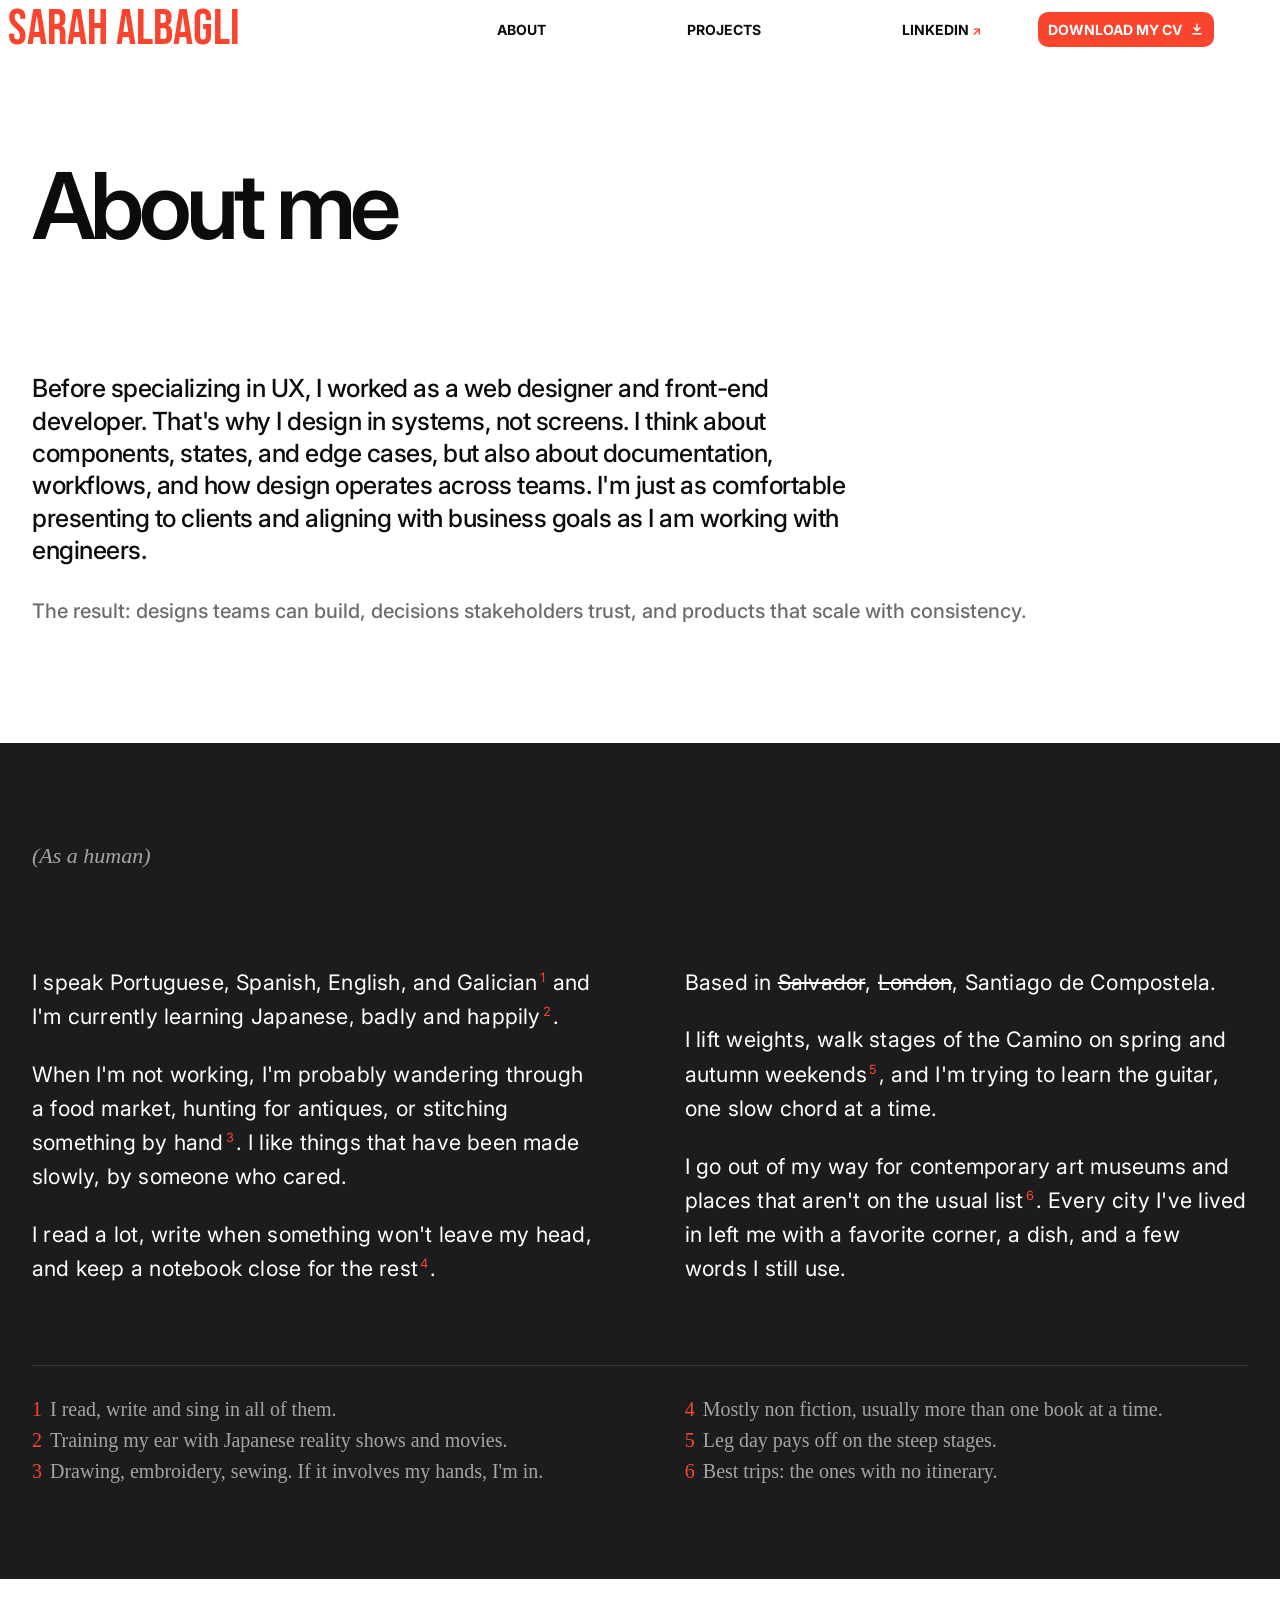
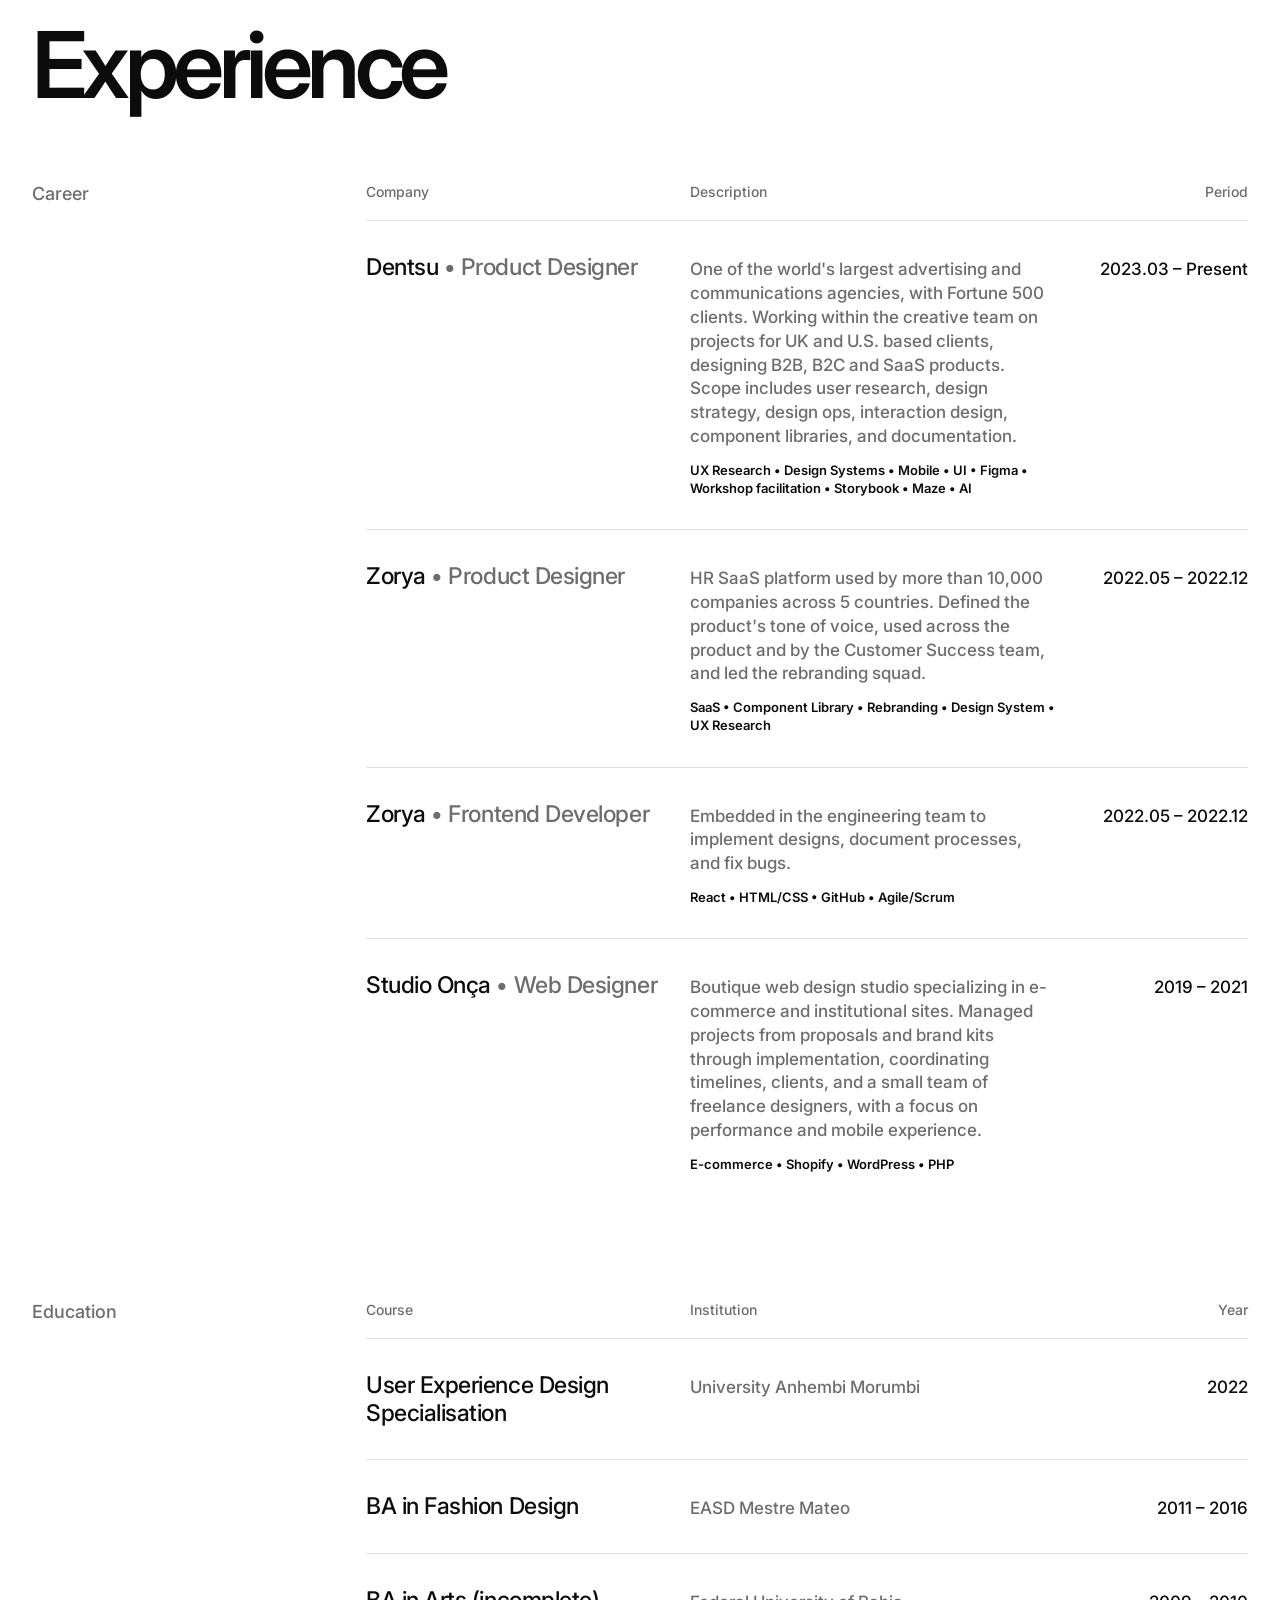
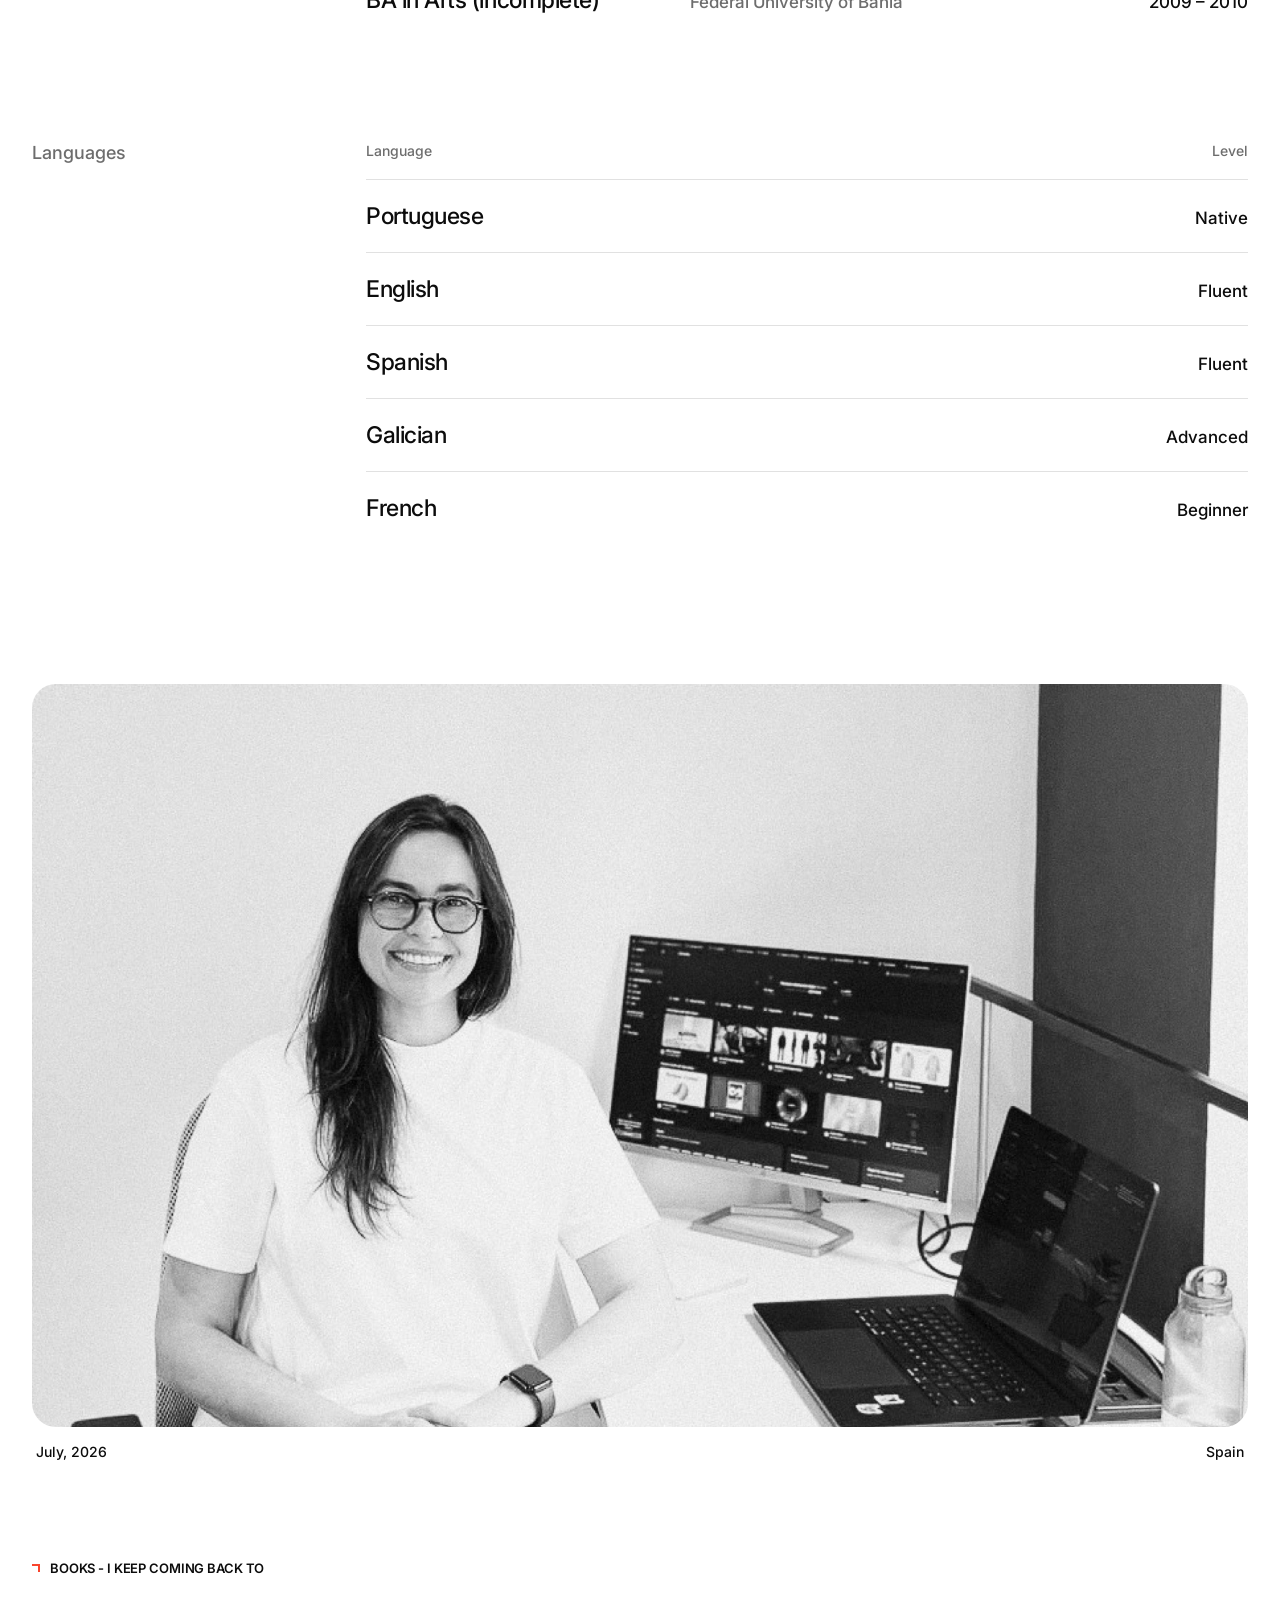
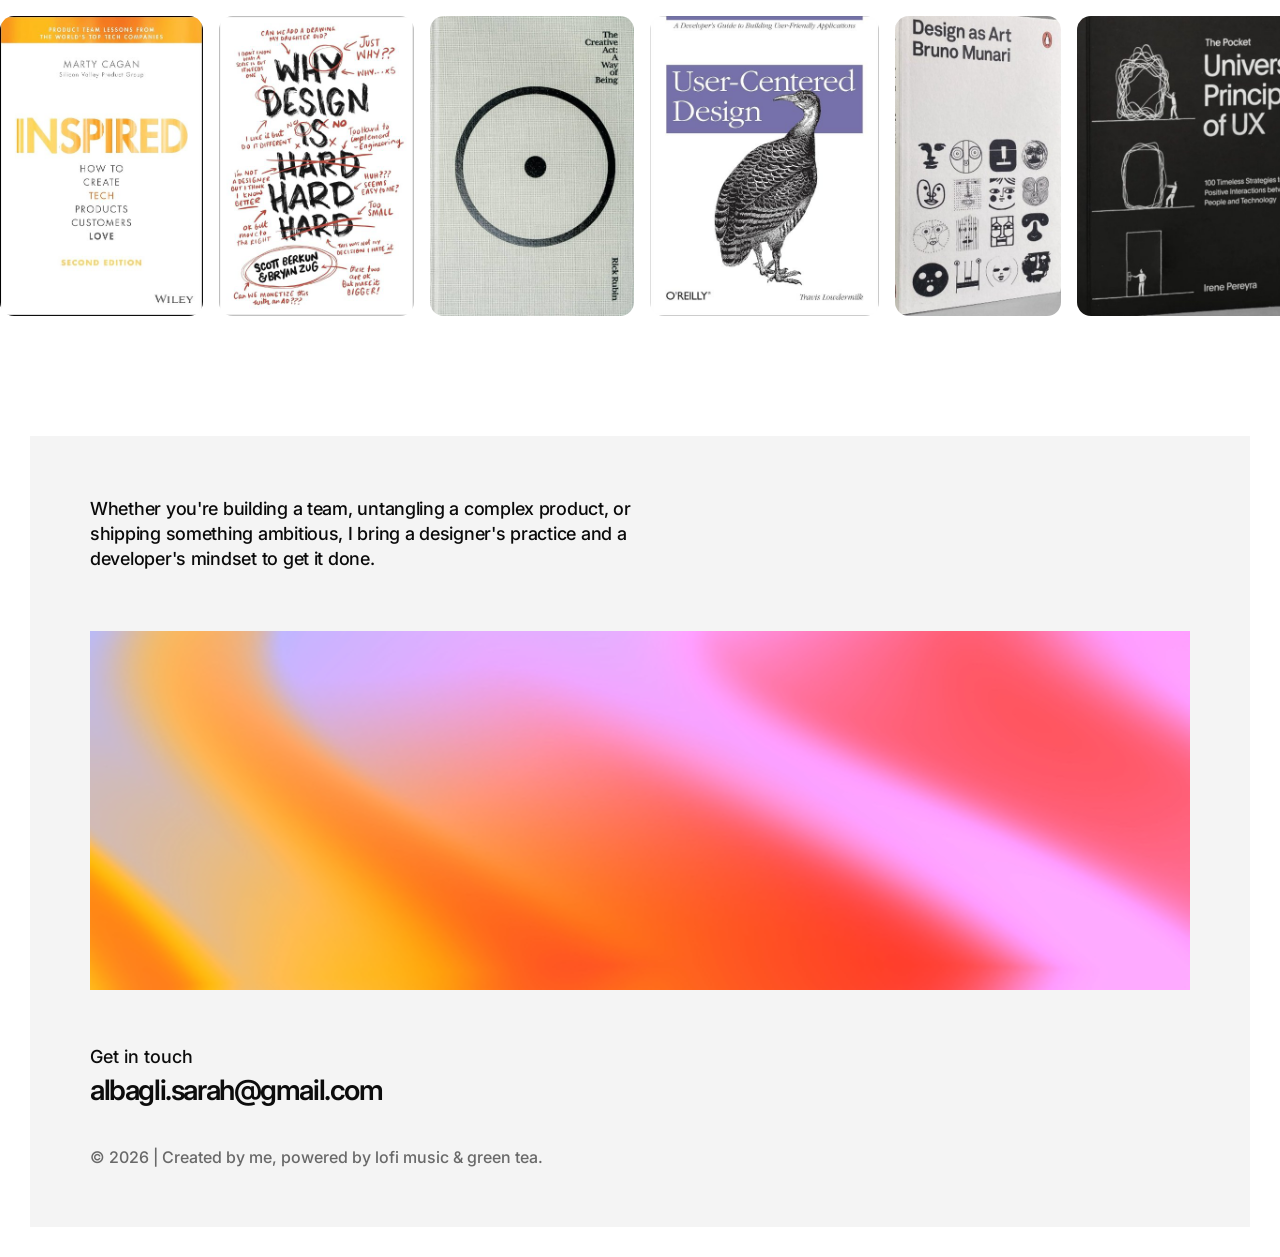
==== commit e876b23d: "Vercel Analytics, Herbalife achievements video, process section rework - Vercel Web Analytics script" ====
--- a/about/index.html
+++ b/about/index.html
@@ -28,6 +28,9 @@
   <link href="https://fonts.googleapis.com/css2?family=Bebas+Neue&family=Inter:wght@400;500;600;700&display=swap" rel="stylesheet" />
   <link href="https://api.fontshare.com/v2/css?f[]=gambetta@400,401&display=swap" rel="stylesheet" />
   <link rel="stylesheet" href="/style.css" />
+  <!-- Vercel Web Analytics (only loads on Vercel; enable it in the project's Analytics tab) -->
+  <script>window.va = window.va || function () { (window.vaq = window.vaq || []).push(arguments); };</script>
+  <script defer src="/_vercel/insights/script.js"></script>
 </head>
 <body class="page-light">
 
--- a/style.css
+++ b/style.css
@@ -714,7 +714,8 @@
 .case-figure { margin: 0; overflow: hidden; border-radius: 24px; }
 .case-figure img { width: 100%; height: auto; }
 
-.case-achievements { min-height: 520px; border-radius: 24px; background: #0099ff; }
+.case-achievements { overflow: hidden; border-radius: 24px; background: #0c0c0c; }
+.case-video { display: block; width: 100%; aspect-ratio: 16 / 9; object-fit: cover; }
 
 /* Latest projects */
 .case-more { padding: 140px var(--gutter) 120px; }
@@ -778,7 +779,6 @@
   .case-meta { grid-template-columns: 1fr 1fr; padding: 40px var(--gutter); }
   .case-block { grid-template-columns: 1fr; gap: 16px; padding: 72px 0; }
   .case-figure, .case-achievements { border-radius: 16px; }
-  .case-achievements { min-height: 280px; }
 
   .case-more { padding: 96px var(--gutter) 80px; }
   .case-more__row { grid-template-columns: 1fr; }
@@ -880,23 +880,25 @@
   display: grid;
   grid-template-columns: minmax(0, 1fr) minmax(0, 3fr);
   gap: 40px;
-  padding: 80px var(--gutter) 160px;
-}
-.approach__label { font-size: 16px; font-weight: 500; color: var(--ink-soft); }
+  padding: 120px var(--gutter) 140px;
+  background: var(--ink);
+  color: #fff;
+}
+.approach__label { font-size: 16px; font-weight: 500; color: rgba(255, 255, 255, 0.6); }
 .approach__content { max-width: 920px; }
 .approach__lead {
   font-size: clamp(22px, 2vw, 28px);
   font-weight: 500;
   line-height: 1.35;
   letter-spacing: -0.02em;
-  color: var(--ink);
+  color: #fff;
   margin-bottom: 28px;
 }
-.approach__text { font-size: clamp(17px, 1.4vw, 20px); font-weight: 500; line-height: 1.5; color: var(--ink-soft); }
+.approach__text { font-size: clamp(17px, 1.4vw, 20px); font-weight: 500; line-height: 1.5; color: rgba(255, 255, 255, 0.6); }
 .approach__text + .approach__text { margin-top: 20px; }
 
 @media (max-width: 860px) {
-  .approach { grid-template-columns: 1fr; gap: 20px; padding: 40px var(--gutter) 96px; }
+  .approach { grid-template-columns: 1fr; gap: 20px; padding: 72px var(--gutter) 88px; }
 }
 
 /* About: CV tables (experience, education, languages) */
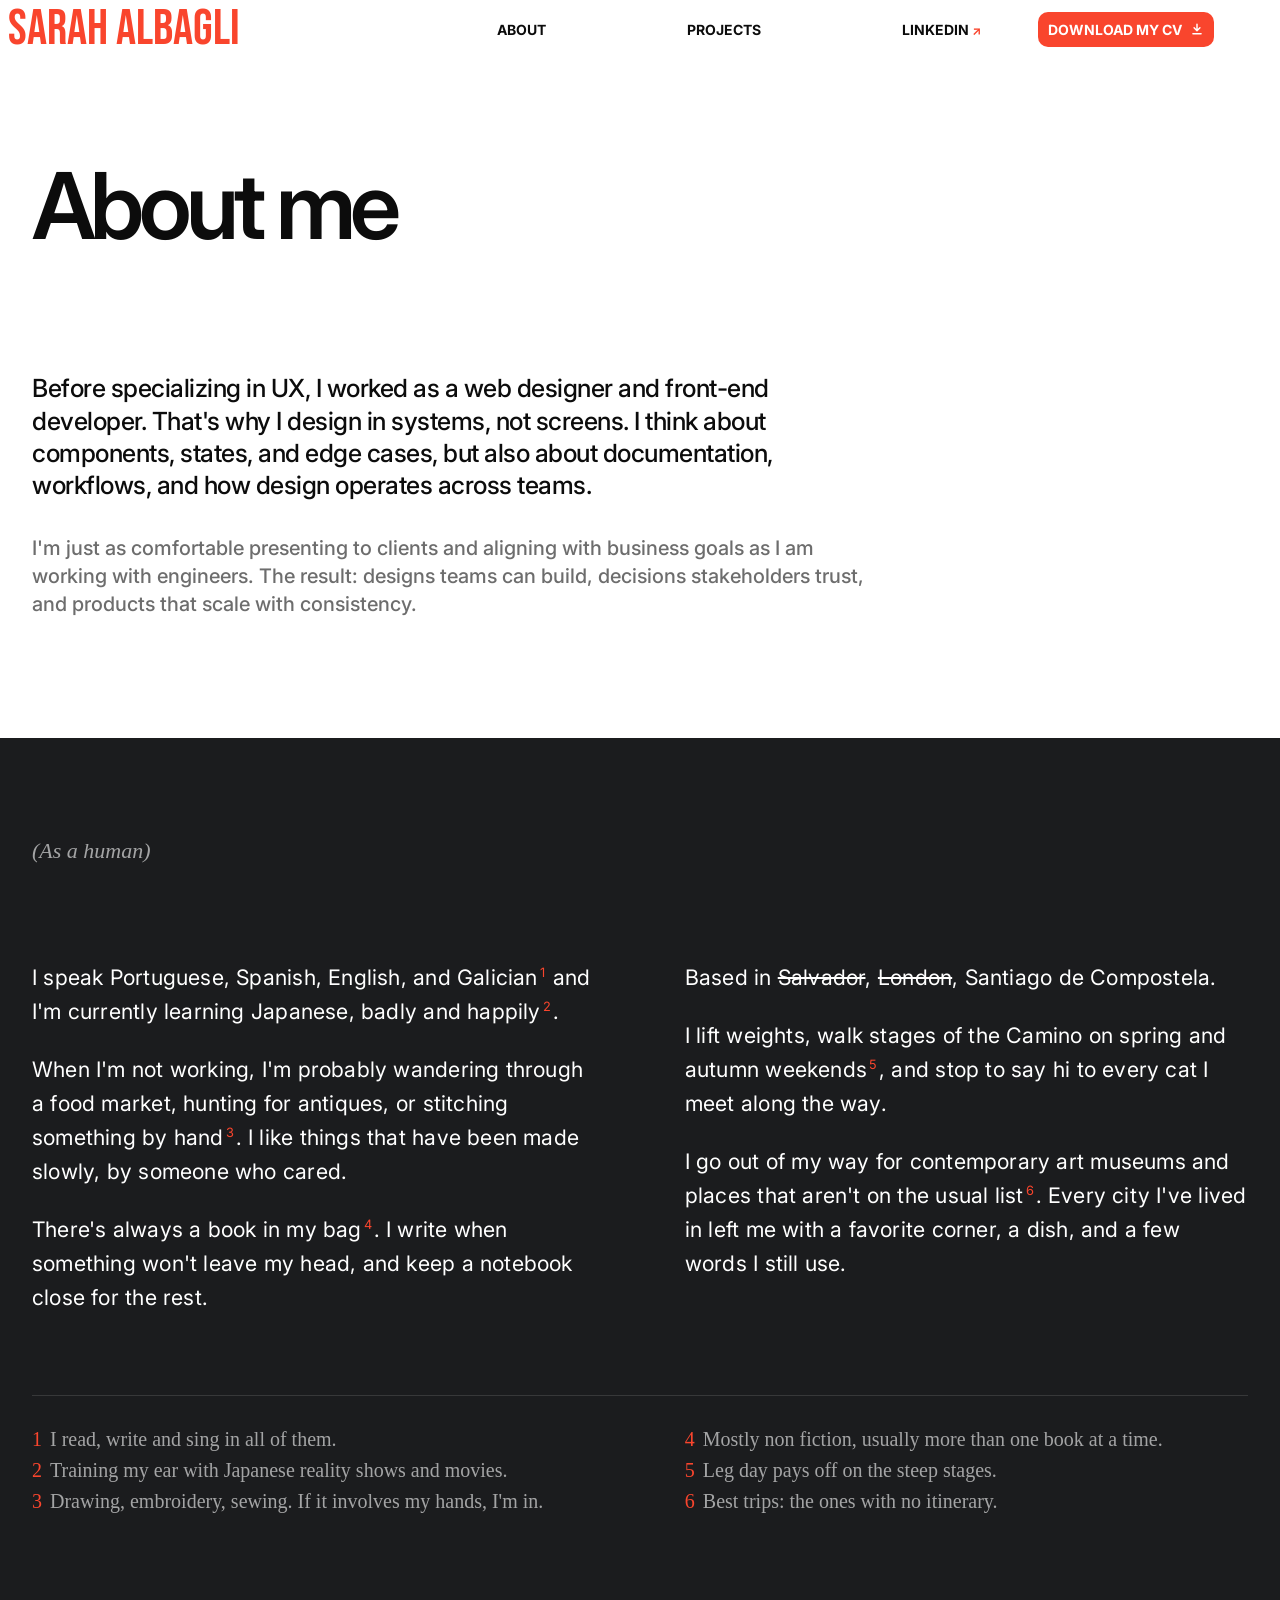
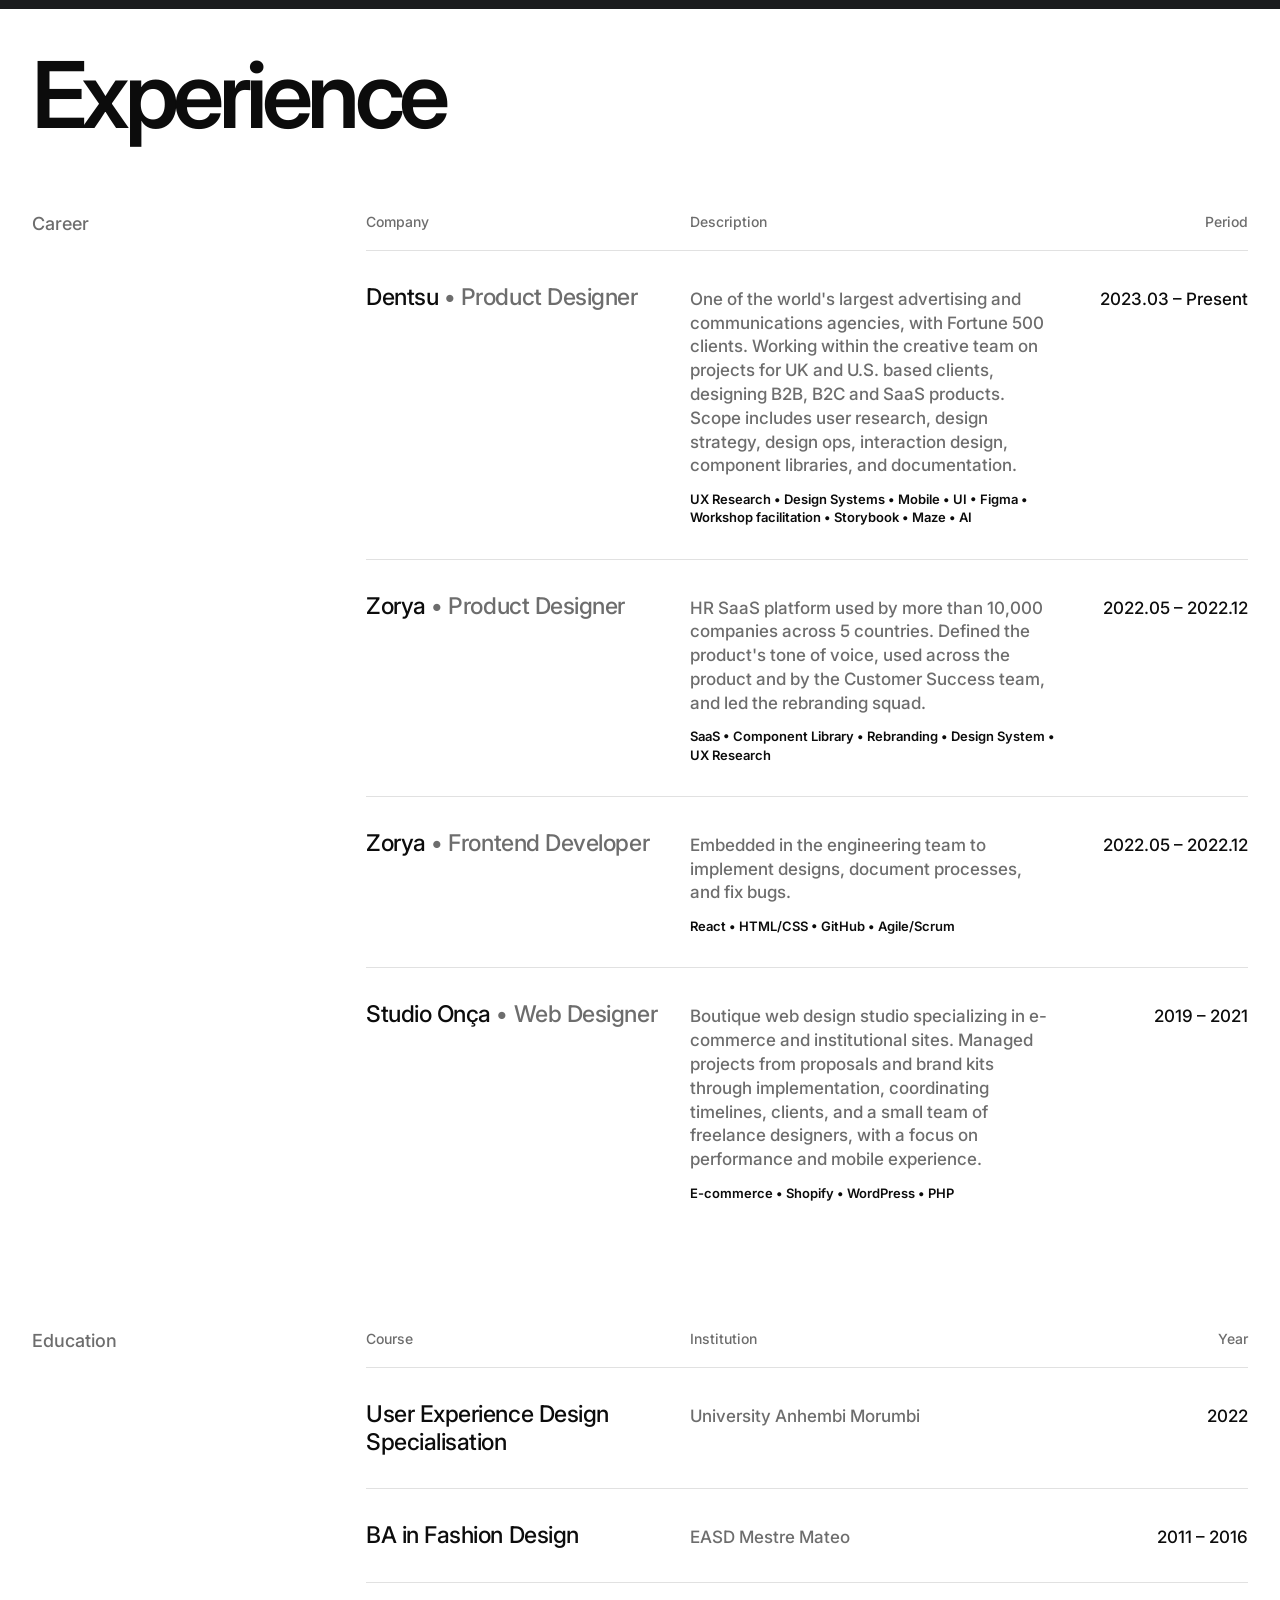
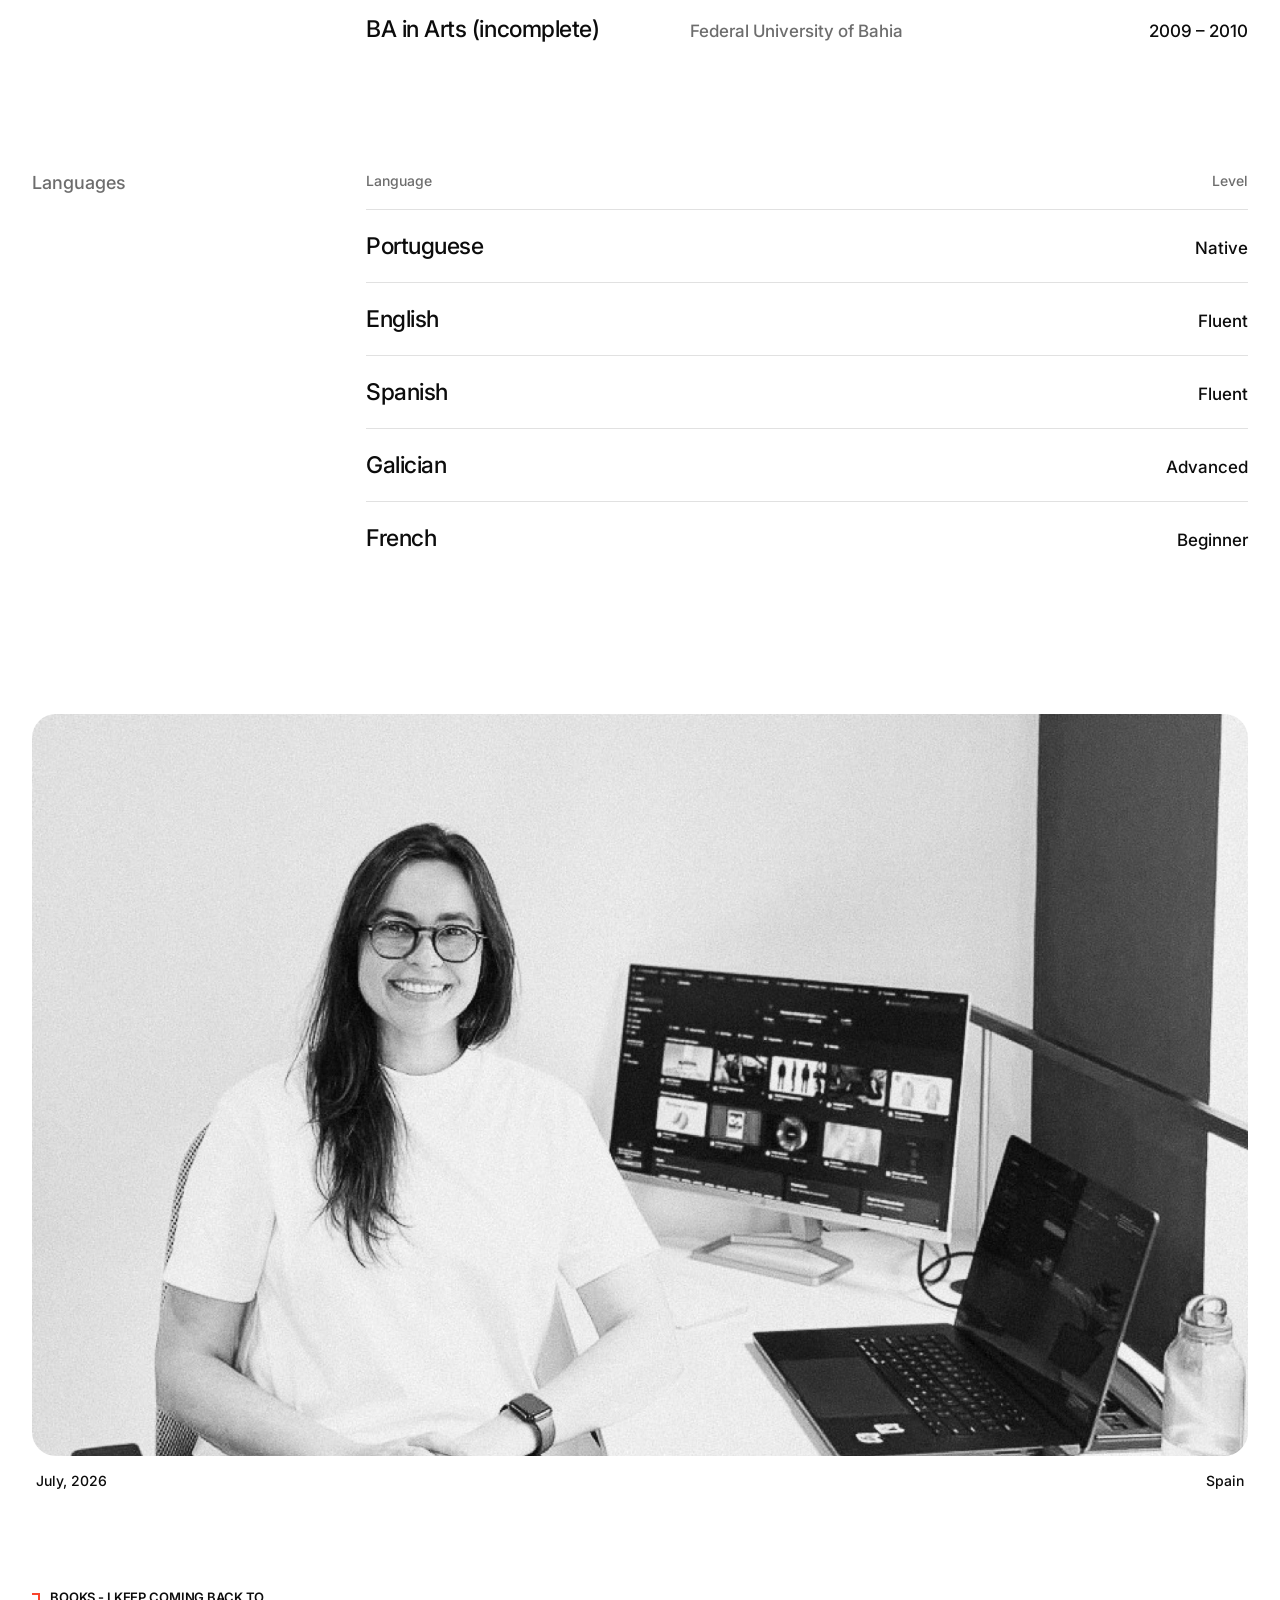
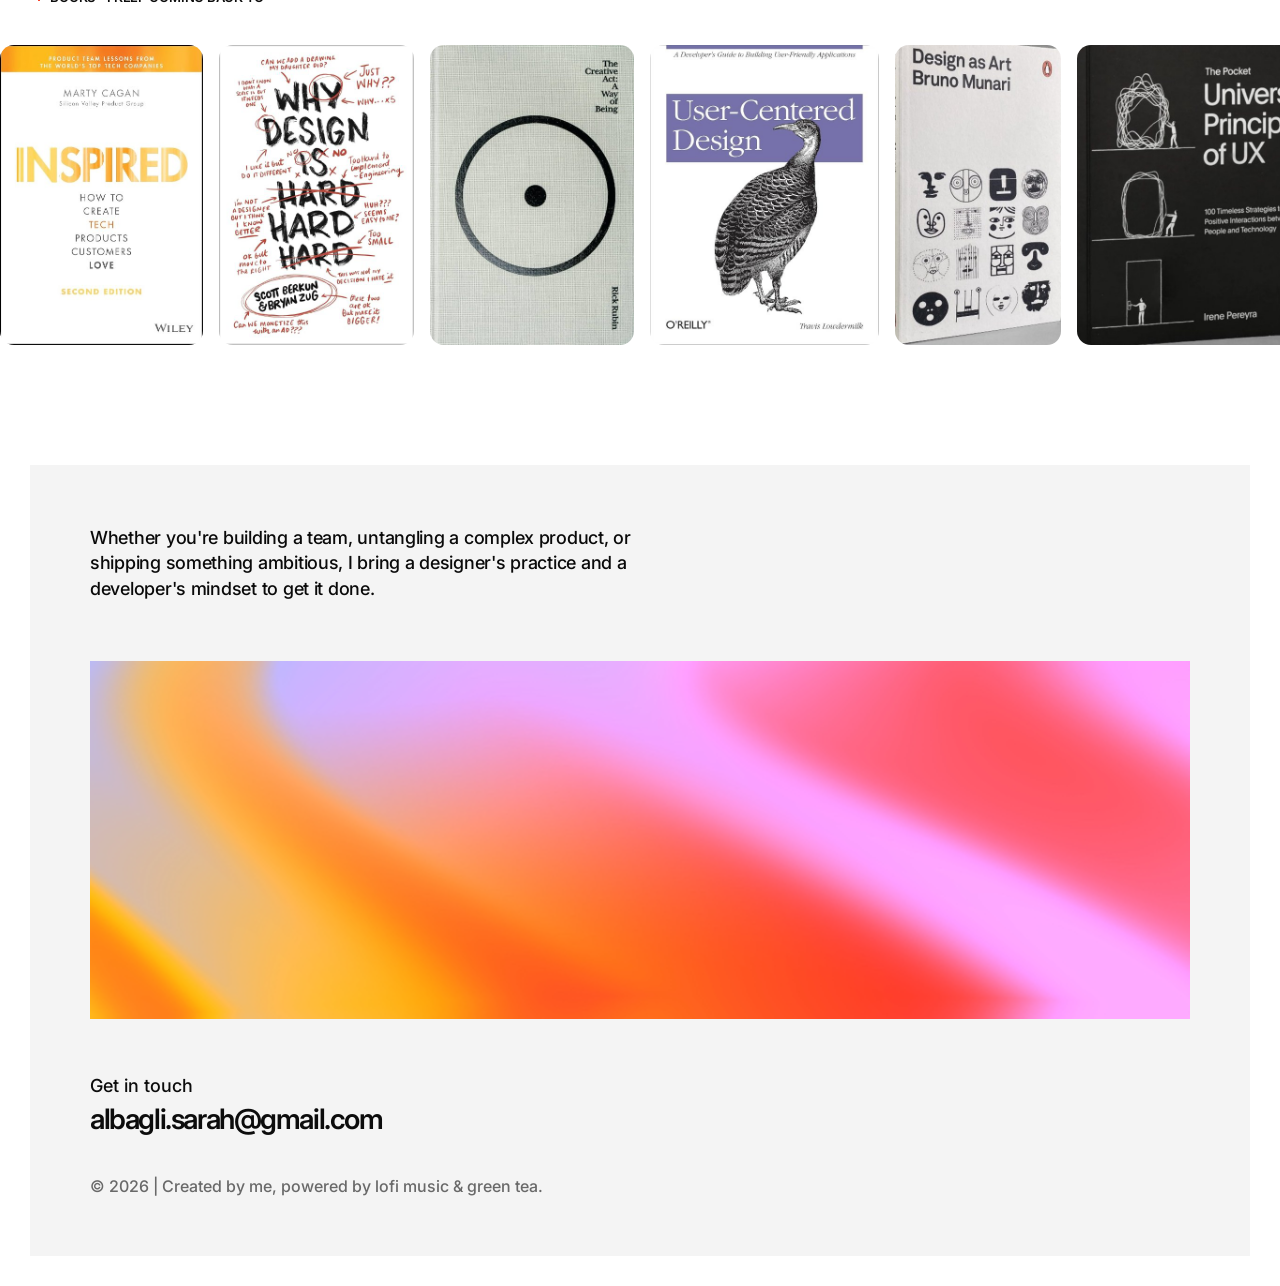
==== commit 92106362: "Herbalife case: two-column layout, phone mockup video, closing invite - Text and images side by side" ====
--- a/about/index.html
+++ b/about/index.html
@@ -80,8 +80,8 @@
     <!-- Intro -->
     <section class="about-intro">
       <h1 class="about-intro__title" data-i18n="about.h1">About me</h1>
-      <p class="about-intro__lead" data-i18n="about.lead">Before specializing in UX, I worked as a web designer and front-end developer. That's why I design in systems, not screens. I think about components, states, and edge cases, but also about documentation, workflows, and how design operates across teams. I'm just as comfortable presenting to clients and aligning with business goals as I am working with engineers.</p>
-      <p class="about-intro__note" data-i18n="about.note">The result: designs teams can build, decisions stakeholders trust, and products that scale with consistency.</p>
+      <p class="about-intro__lead" data-i18n="about.lead">Before specializing in UX, I worked as a web designer and front-end developer. That's why I design in systems, not screens. I think about components, states, and edge cases, but also about documentation, workflows, and how design operates across teams.</p>
+      <p class="about-intro__note" data-i18n="about.note">I'm just as comfortable presenting to clients and aligning with business goals as I am working with engineers. The result: designs teams can build, decisions stakeholders trust, and products that scale with consistency.</p>
     </section>
 
     <!-- As a human -->
@@ -92,11 +92,11 @@
         <div class="human__col">
           <p data-i18n="about.h.p1">I speak Portuguese, Spanish, English, and Galician<button class="fn" aria-describedby="fn1">1</button> and I'm currently learning Japanese, badly and happily<button class="fn" aria-describedby="fn2">2</button>.</p>
           <p data-i18n="about.h.p2">When I'm not working, I'm probably wandering through a food market, hunting for antiques, or stitching something by hand<button class="fn" aria-describedby="fn3">3</button>. I like things that have been made slowly, by someone who cared.</p>
-          <p data-i18n="about.h.p3">I read a lot, write when something won't leave my head, and keep a notebook close for the rest<button class="fn" aria-describedby="fn4">4</button>.</p>
+          <p data-i18n="about.h.p3">There's always a book in my bag<button class="fn" aria-describedby="fn4">4</button>. I write when something won't leave my head, and keep a notebook close for the rest.</p>
         </div>
         <div class="human__col">
           <p data-i18n="about.h.p4">Based in <s>Salvador</s>, <s>London</s>, Santiago de Compostela.</p>
-          <p data-i18n="about.h.p5">I lift weights, walk stages of the Camino on spring and autumn weekends<button class="fn" aria-describedby="fn5">5</button>, and I'm trying to learn the guitar, one slow chord at a time.</p>
+          <p data-i18n="about.h.p5">I lift weights, walk stages of the Camino on spring and autumn weekends<button class="fn" aria-describedby="fn5">5</button>, and stop to say hi to every cat I meet along the way.</p>
           <p data-i18n="about.h.p6">I go out of my way for contemporary art museums and places that aren't on the usual list<button class="fn" aria-describedby="fn6">6</button>. Every city I've lived in left me with a favorite corner, a dish, and a few words I still use.</p>
         </div>
       </div>
@@ -240,14 +240,14 @@
 {
   "about.title": "Sobre mí • Sarah Albagli",
   "about.h1": "Sobre mí",
-  "about.lead": "Antes de especializarme en UX, trabajé como diseñadora web y desarrolladora front-end. Por eso diseño en sistemas, no en pantallas. Pienso en componentes, estados y casos límite, pero también en documentación, flujos de trabajo y en cómo opera el diseño entre equipos. Me siento igual de cómoda presentando a clientes y alineándome con los objetivos de negocio que trabajando con ingenieros.",
-  "about.note": "El resultado: diseños que los equipos pueden construir, decisiones en las que confían los stakeholders y productos que escalan con coherencia.",
+  "about.lead": "Antes de especializarme en UX, trabajé como diseñadora web y desarrolladora front-end. Por eso diseño en sistemas, no en pantallas. Pienso en componentes, estados y casos límite, pero también en documentación, flujos de trabajo y en cómo opera el diseño entre equipos.",
+  "about.note": "Me siento igual de cómoda presentando a clientes y alineándome con los objetivos de negocio que trabajando con ingenieros. El resultado: diseños que los equipos pueden construir, decisiones en las que confían los stakeholders y productos que escalan con coherencia.",
   "about.human": "(Como persona)",
   "about.h.p1": "Hablo portugués, español, inglés y gallego<button class=\"fn\" aria-describedby=\"fn1\">1</button>, y ahora estoy aprendiendo japonés, mal y feliz<button class=\"fn\" aria-describedby=\"fn2\">2</button>.",
   "about.h.p2": "Cuando no estoy trabajando, probablemente estoy paseando por un mercado, buscando antigüedades o cosiendo algo a mano<button class=\"fn\" aria-describedby=\"fn3\">3</button>. Me gustan las cosas hechas despacio, por alguien a quien le importaban.",
-  "about.h.p3": "Leo mucho, escribo cuando algo no se me va de la cabeza y tengo siempre un cuaderno cerca para lo demás<button class=\"fn\" aria-describedby=\"fn4\">4</button>.",
+  "about.h.p3": "Siempre llevo un libro en el bolso<button class=\"fn\" aria-describedby=\"fn4\">4</button>. Escribo cuando algo no se me va de la cabeza y tengo un cuaderno cerca para lo demás.",
   "about.h.p4": "Con base en <s>Salvador</s>, <s>Londres</s> y Santiago de Compostela.",
-  "about.h.p5": "Levanto pesas, recorro etapas del Camino los fines de semana de primavera y otoño<button class=\"fn\" aria-describedby=\"fn5\">5</button>, y estoy intentando aprender guitarra, un acorde lento a la vez.",
+  "about.h.p5": "Levanto pesas, recorro etapas del Camino los fines de semana de primavera y otoño<button class=\"fn\" aria-describedby=\"fn5\">5</button> y me paro a saludar a cada gato que encuentro por el camino.",
   "about.h.p6": "Hago lo posible por visitar museos de arte contemporáneo y lugares que no están en la lista habitual<button class=\"fn\" aria-describedby=\"fn6\">6</button>. Cada ciudad en la que he vivido me dejó un rincón favorito, un plato y algunas palabras que todavía uso.",
   "about.fn1": "Leo, escribo y canto en todos ellos.",
   "about.fn2": "Entrenando el oído con realities y películas japonesas.",
--- a/style.css
+++ b/style.css
@@ -569,7 +569,8 @@
   line-height: 1.3;
   letter-spacing: -0.02em;
 }
-.about-intro__note { margin-top: 32px; font-size: 20px; font-weight: 500; color: var(--ink-soft); }
+/* same measure as the lead above (34em of the lead's font size) */
+.about-intro__note { max-width: calc(34 * clamp(20px, 1.95vw, 28px)); margin-top: 32px; font-size: 20px; font-weight: 500; line-height: 1.4; color: var(--ink-soft); }
 
 
 /* As a human */
@@ -709,13 +710,41 @@
 .case-block__label { font-size: 16px; font-weight: 500; color: var(--ink-soft); }
 .case-block__text { font-size: clamp(20px, 1.95vw, 28px); font-weight: 500; line-height: 1.3; letter-spacing: -0.02em; color: #0b0b0c; }
 .case-block__note { margin-top: 24px; font-size: 18px; font-weight: 500; line-height: 1.4; color: var(--ink-soft); }
-.case-block--stacked { grid-template-columns: 1fr; gap: 80px; padding-bottom: 80px; }
+.case-block--stacked { grid-template-columns: 1fr; gap: 28px; padding-bottom: 80px; }
+/* "Big Achievements": a big black title, a step below "More projects" */
+.case-block--stacked .case-block__label {
+  font-size: clamp(40px, 5vw, 72px);
+  font-weight: 600;
+  line-height: 1;
+  letter-spacing: -0.06em;
+  color: var(--ink);
+}
 
 .case-figure { margin: 0; overflow: hidden; border-radius: 24px; }
 .case-figure img { width: 100%; height: auto; }
 
-.case-achievements { overflow: hidden; border-radius: 24px; background: #0c0c0c; }
+.case-achievements { position: relative; overflow: hidden; border-radius: 24px; background: #0c0c0c; }
 .case-video { display: block; width: 100%; aspect-ratio: 16 / 9; object-fit: cover; }
+/* Play button over the poster; hidden once the video starts */
+.case-video__play {
+  position: absolute;
+  top: 50%;
+  left: 50%;
+  display: grid;
+  place-items: center;
+  width: 88px;
+  height: 88px;
+  border-radius: 50%;
+  background: rgba(255, 255, 255, 0.92);
+  color: var(--ink);
+  transform: translate(-50%, -50%);
+  box-shadow: 0 12px 32px rgba(0, 0, 0, 0.3);
+  transition: transform 0.2s ease, background-color 0.2s ease, opacity 0.2s ease;
+}
+.case-video__play svg { margin-left: 4px; }
+.case-video__play:hover { transform: translate(-50%, -50%) scale(1.06); background: #fff; }
+.case-achievements.is-playing .case-video__play { opacity: 0; pointer-events: none; }
+@media (max-width: 860px) { .case-video__play { width: 64px; height: 64px; } }
 
 /* Latest projects */
 .case-more { padding: 140px var(--gutter) 120px; }
@@ -769,6 +798,8 @@
   .human { padding: 72px var(--gutter); }
   .human__eyebrow { margin-bottom: 48px; }
   .human__cols { grid-template-columns: 1fr; gap: 0; }
+  /* one column: keep the paragraph rhythm across the two columns */
+  .human__col + .human__col p:first-child { margin-top: 1.1em; }
   .human__notes { grid-template-columns: 1fr; grid-template-rows: none; grid-auto-flow: row; margin-top: 48px; }
 
   .about-photo { padding-bottom: 64px; }
@@ -778,6 +809,7 @@
   .case-hero__content { padding-bottom: 40px; }
   .case-meta { grid-template-columns: 1fr 1fr; padding: 40px var(--gutter); }
   .case-block { grid-template-columns: 1fr; gap: 16px; padding: 72px 0; }
+  .case-block--stacked { gap: 20px; }
   .case-figure, .case-achievements { border-radius: 16px; }
 
   .case-more { padding: 96px var(--gutter) 80px; }
@@ -835,7 +867,6 @@
   line-height: 1;
   letter-spacing: -0.06em;
 }
-.projects-head__text { max-width: 26em; font-size: 18px; font-weight: 500; line-height: 1.4; color: var(--ink-soft); }
 
 .projects-filters {
   display: flex;
@@ -992,3 +1023,133 @@
   .marquee-head .eyebrow { align-items: flex-start; text-align: left; }
   .marquee-head .eyebrow::before { flex: none; margin-top: 4px; }
 }
+
+/* Project detail: closing invite to talk about the case */
+.case-invite { padding: 120px var(--gutter) 40px; max-width: 980px; }
+.case-invite__eyebrow { margin-bottom: 24px; }
+.case-invite__title { font-size: clamp(32px, 4vw, 56px); font-weight: 600; line-height: 1.05; letter-spacing: -0.04em; margin-bottom: 24px; }
+.case-invite__text { max-width: 36em; font-size: clamp(17px, 1.4vw, 20px); font-weight: 500; line-height: 1.5; color: var(--ink-soft); margin-bottom: 36px; }
+.case-invite__cta {
+  display: inline-flex;
+  align-items: center;
+  gap: 10px;
+  padding: 14px 22px;
+  border-radius: 999px;
+  background: var(--ink);
+  color: #fff;
+  font-size: 16px;
+  font-weight: 600;
+  transition: background-color 0.2s, transform 0.2s;
+}
+.case-invite__cta:hover { background: var(--blue); transform: translateY(-2px); }
+.case-invite__actions { display: flex; flex-wrap: wrap; align-items: center; gap: 12px 24px; }
+.case-invite__email { font-size: 15px; font-weight: 500; color: var(--ink-soft); }
+.case-invite__email a { color: var(--ink); border-bottom: 1px solid currentColor; }
+.case-invite__email a:hover { color: var(--blue); }
+@media (max-width: 860px) { .case-invite { padding: 72px var(--gutter) 24px; } }
+
+/* Project detail: video playing inside a phone mockup.
+   phone-frame.png is the phone cut out of mockup-phone.jpg (465x958); its screen
+   sits at x 19-450, y 21-936. The phone keeps the size it had in the full photo
+   (23.25% of the column). The recording (740x1390) has its own drawn device
+   frame, so it is scaled and offset to show only the app inside that frame. */
+.case-figure.mockup { overflow: visible; border-radius: 0; }
+.mockup__device { position: relative; width: 23.25%; margin: 0 auto; }
+.case-row .mockup__device { width: 48%; }
+/* soft contact shadow, as if the phone were resting on a surface */
+.mockup__device::before {
+  content: "";
+  position: absolute;
+  left: 8%;
+  right: 8%;
+  bottom: -5%;
+  height: 8%;
+  border-radius: 50%;
+  background: radial-gradient(closest-side, rgba(0, 0, 0, 0.28), rgba(0, 0, 0, 0));
+  filter: blur(10px);
+  z-index: 0;
+}
+.mockup__frame { position: relative; z-index: 1; display: block; width: 100%; height: auto; filter: drop-shadow(0 18px 24px rgba(0, 0, 0, 0.14)); }
+.mockup__screen {
+  position: absolute;
+  z-index: 2;
+  /* a few px larger than the measured screen so no grey from the photo
+     peeks out between the white screen and the black bezel */
+  left: 3.44%;
+  top: 1.36%;
+  width: 93.76%;
+  height: 97.18%;
+  overflow: hidden;
+  border-radius: 10.1% / 4.73%;
+  background: #fff;
+  container-type: inline-size;
+}
+/* Status bar drawn on top of the screen (time, island, signal, wifi, battery) */
+.mockup__status {
+  position: absolute;
+  inset: 0 0 auto 0;
+  height: 9.3cqw;
+  display: flex;
+  align-items: center;
+  justify-content: space-between;
+  padding: 0 7cqw 0 9cqw;
+  color: #0c0c0c;
+}
+.mockup__time { font-size: 3.6cqw; font-weight: 600; letter-spacing: -0.02em; line-height: 1; }
+.mockup__island {
+  position: absolute;
+  top: 1.6cqw;
+  left: 50%;
+  width: 27cqw;
+  height: 6.6cqw;
+  border-radius: 999px;
+  background: #0b0b0b;
+  transform: translateX(-50%);
+}
+.mockup__icons { display: flex; align-items: center; gap: 1.3cqw; }
+.mockup__icons svg { display: block; height: 2.6cqw; width: auto; fill: currentColor; }
+/* The app recording below the status bar. It shows only the area inside the
+   recording's own drawn frame (x 84-653, y 96-1312 of 740x1390). */
+.mockup__app {
+  position: absolute;
+  left: 2.44%;
+  top: 4.37%;
+  width: 95.15%;
+  height: 95.63%;
+  overflow: hidden;
+}
+.mockup .media-video {
+  inset: auto;
+  left: -14.74%;
+  top: -7.9%;
+  width: 129.9%;
+  height: auto;
+  aspect-ratio: 740 / 1390;
+  object-fit: fill;
+  opacity: 1;
+  border-radius: 0;
+}
+
+/* Project detail: text and image side by side, alternating sides.
+   Row 1 = text left / image right, row 2 = image left / text right, ... */
+.case-row {
+  display: grid;
+  grid-template-columns: 1fr 1fr;
+  align-items: center;
+  gap: clamp(40px, 6vw, 96px);
+  padding: 96px 0;
+}
+.case-row + .case-row { border-top: 1px solid var(--line); }
+.case-row .case-block { display: block; padding: 0; }
+.case-row .case-block__label { margin-bottom: 20px; }
+.case-row .case-block__text { font-size: clamp(19px, 1.6vw, 24px); }
+.case-row .case-figure { margin: 0; }
+.case-row--flip .case-block { order: 2; }
+.case-row--flip .case-figure { order: 1; }
+.case-row .case-figure:not(.mockup) img { width: 100%; aspect-ratio: 4 / 3; object-fit: cover; }
+
+@media (max-width: 860px) {
+  .case-row { grid-template-columns: 1fr; gap: 32px; padding: 56px 0; }
+  .case-row--flip .case-block, .case-row--flip .case-figure { order: 0; }
+  .case-row .mockup__device { width: 62%; }
+}
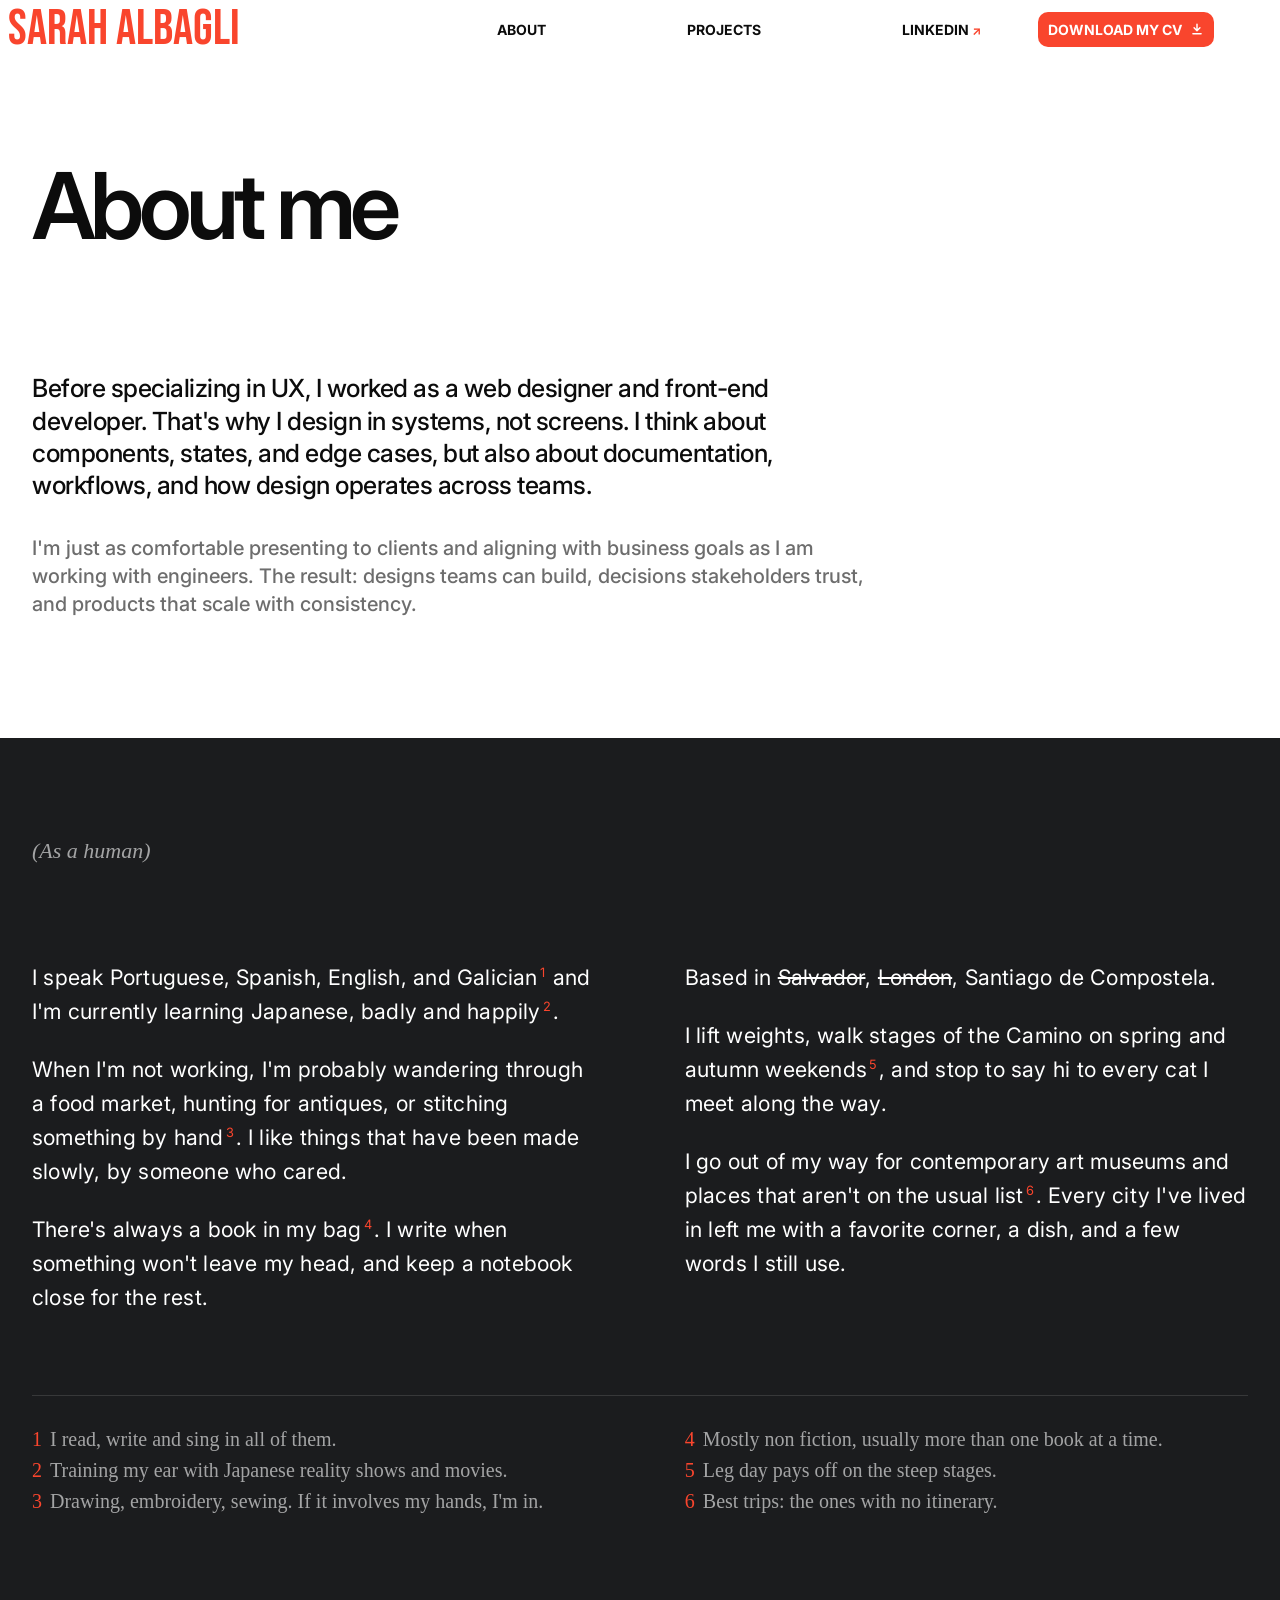
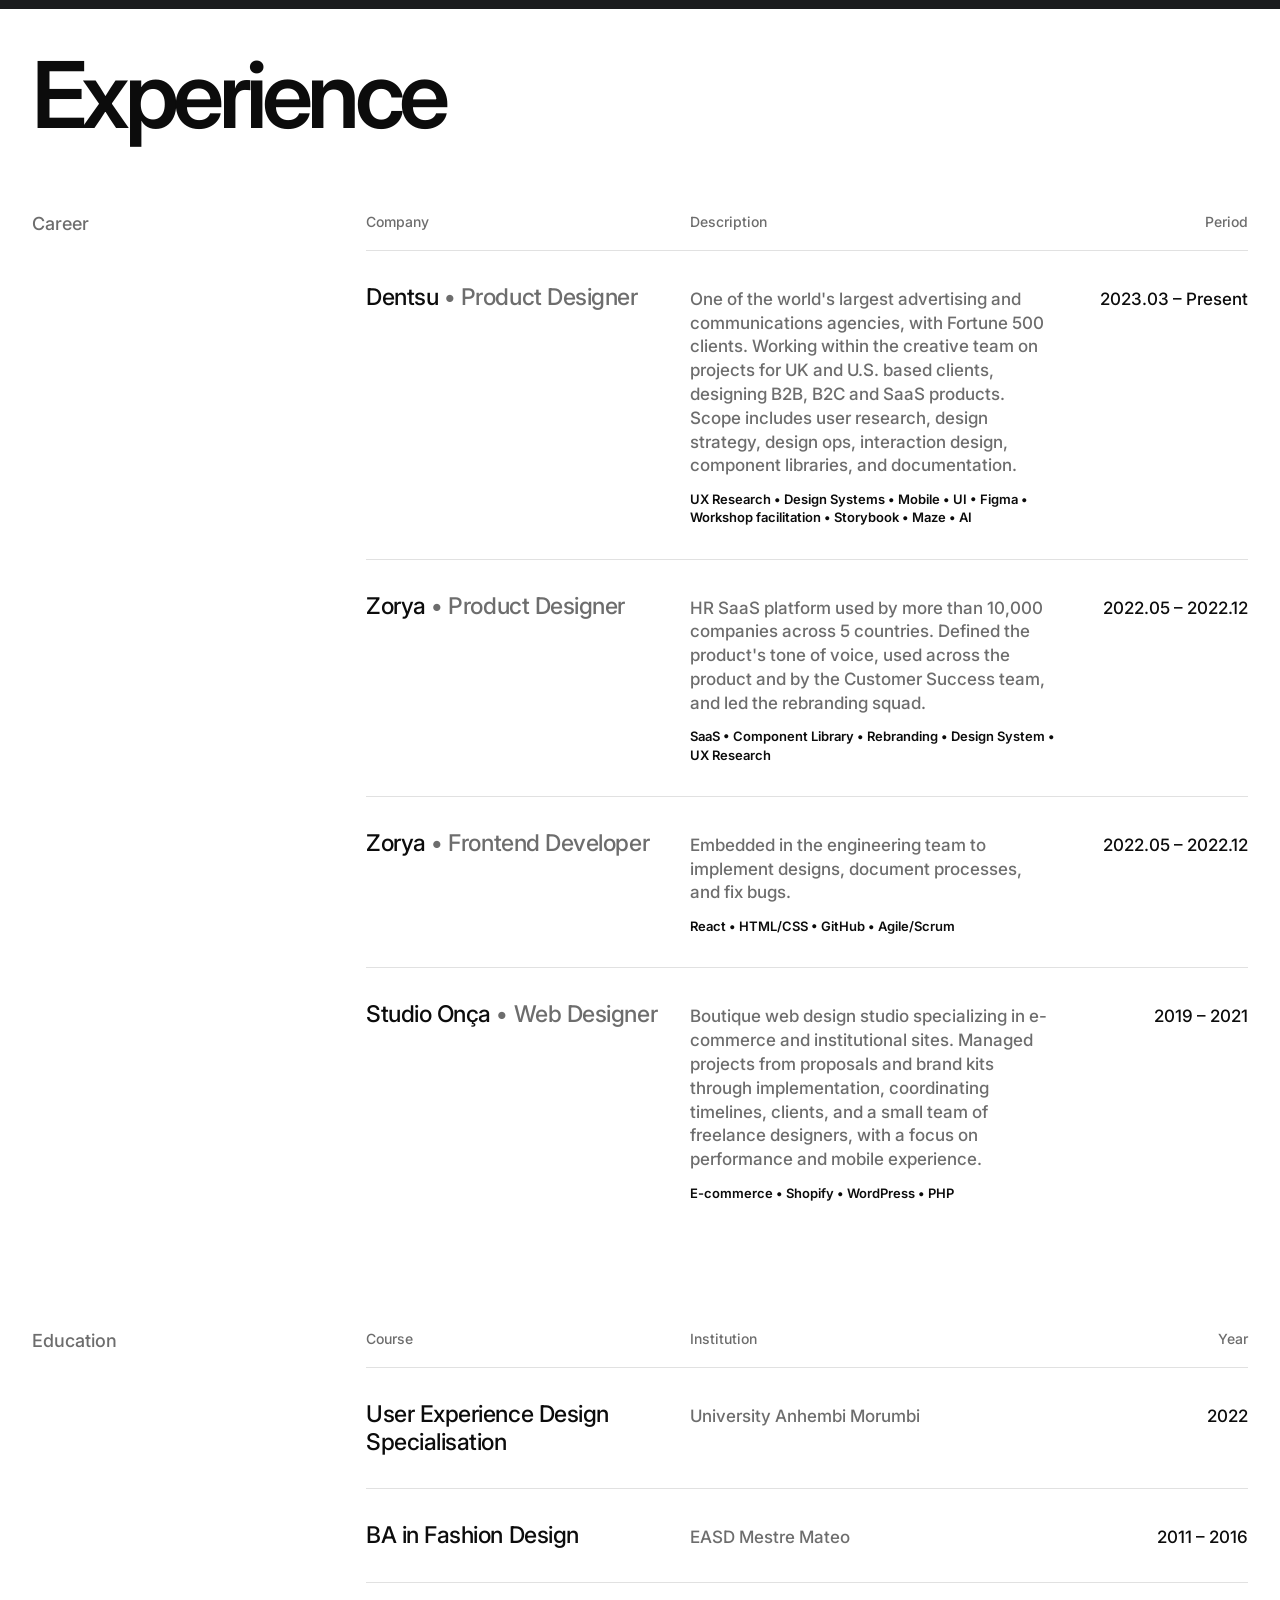
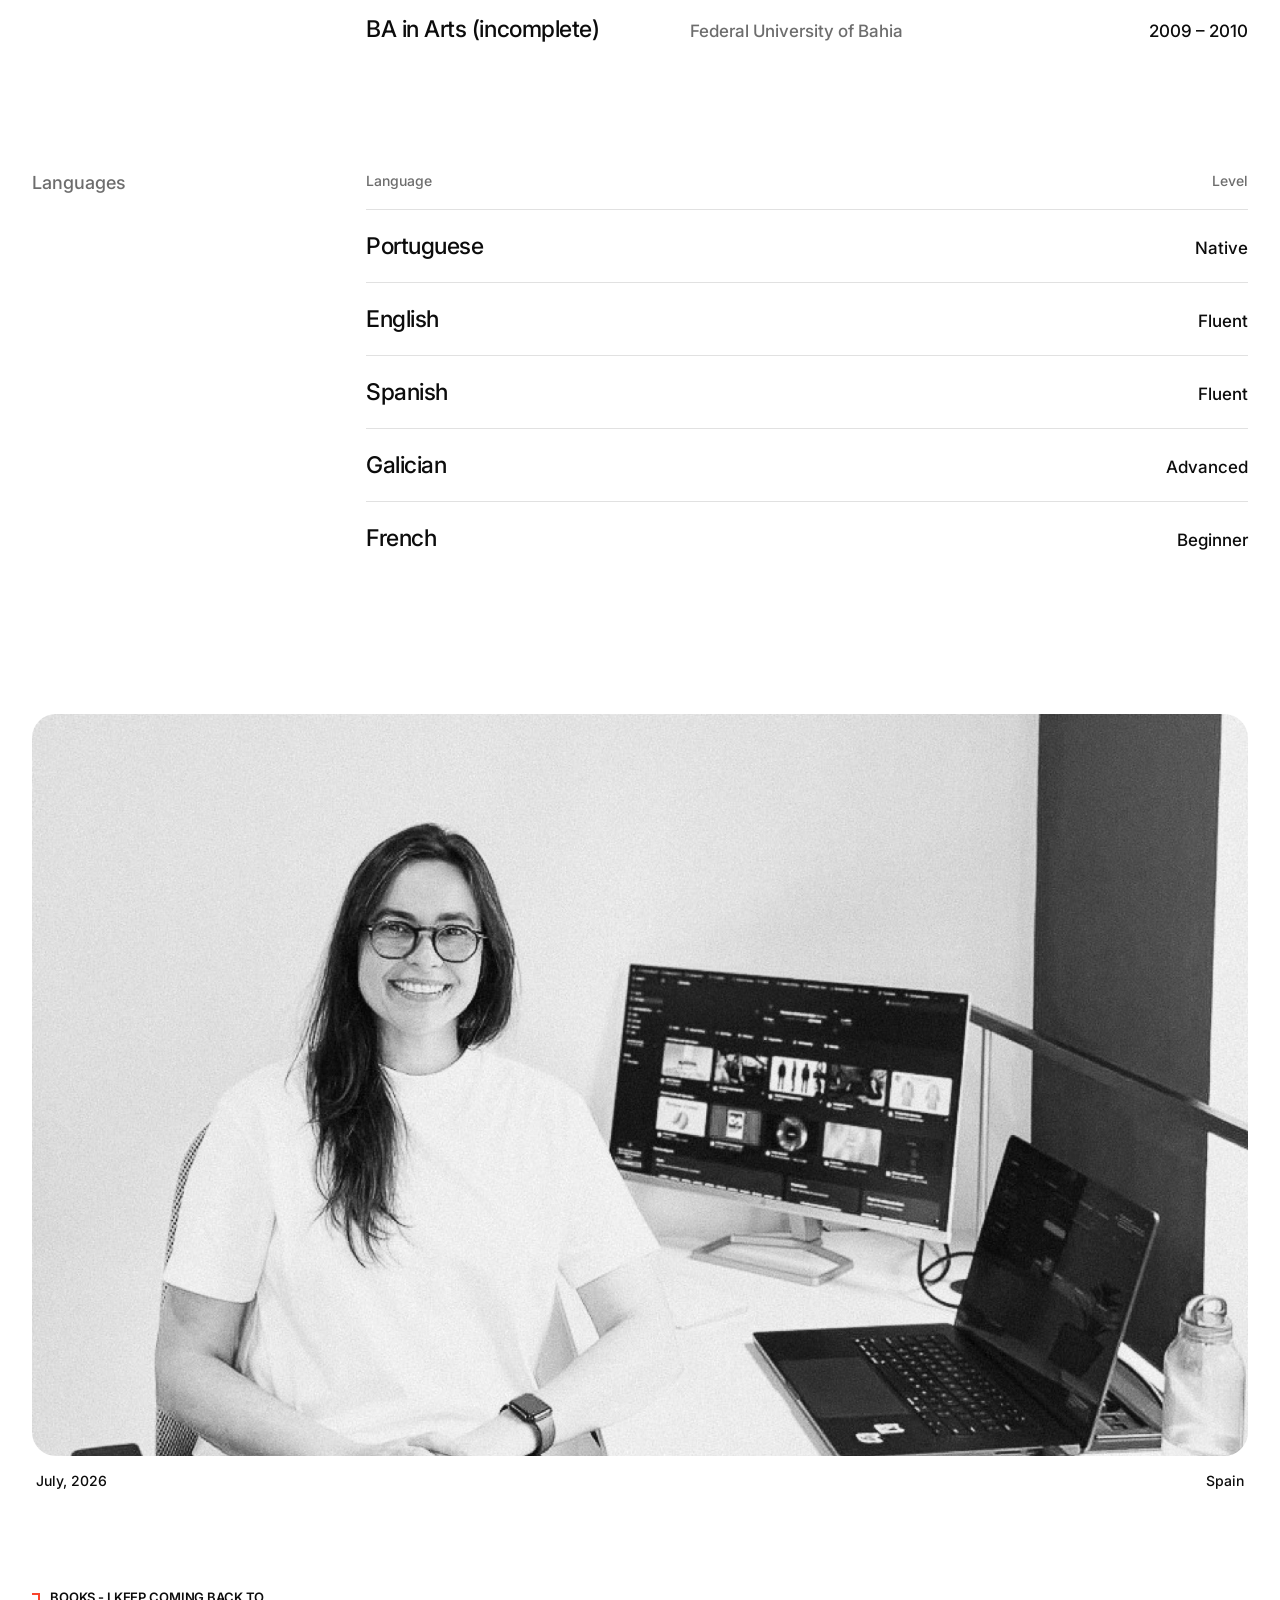
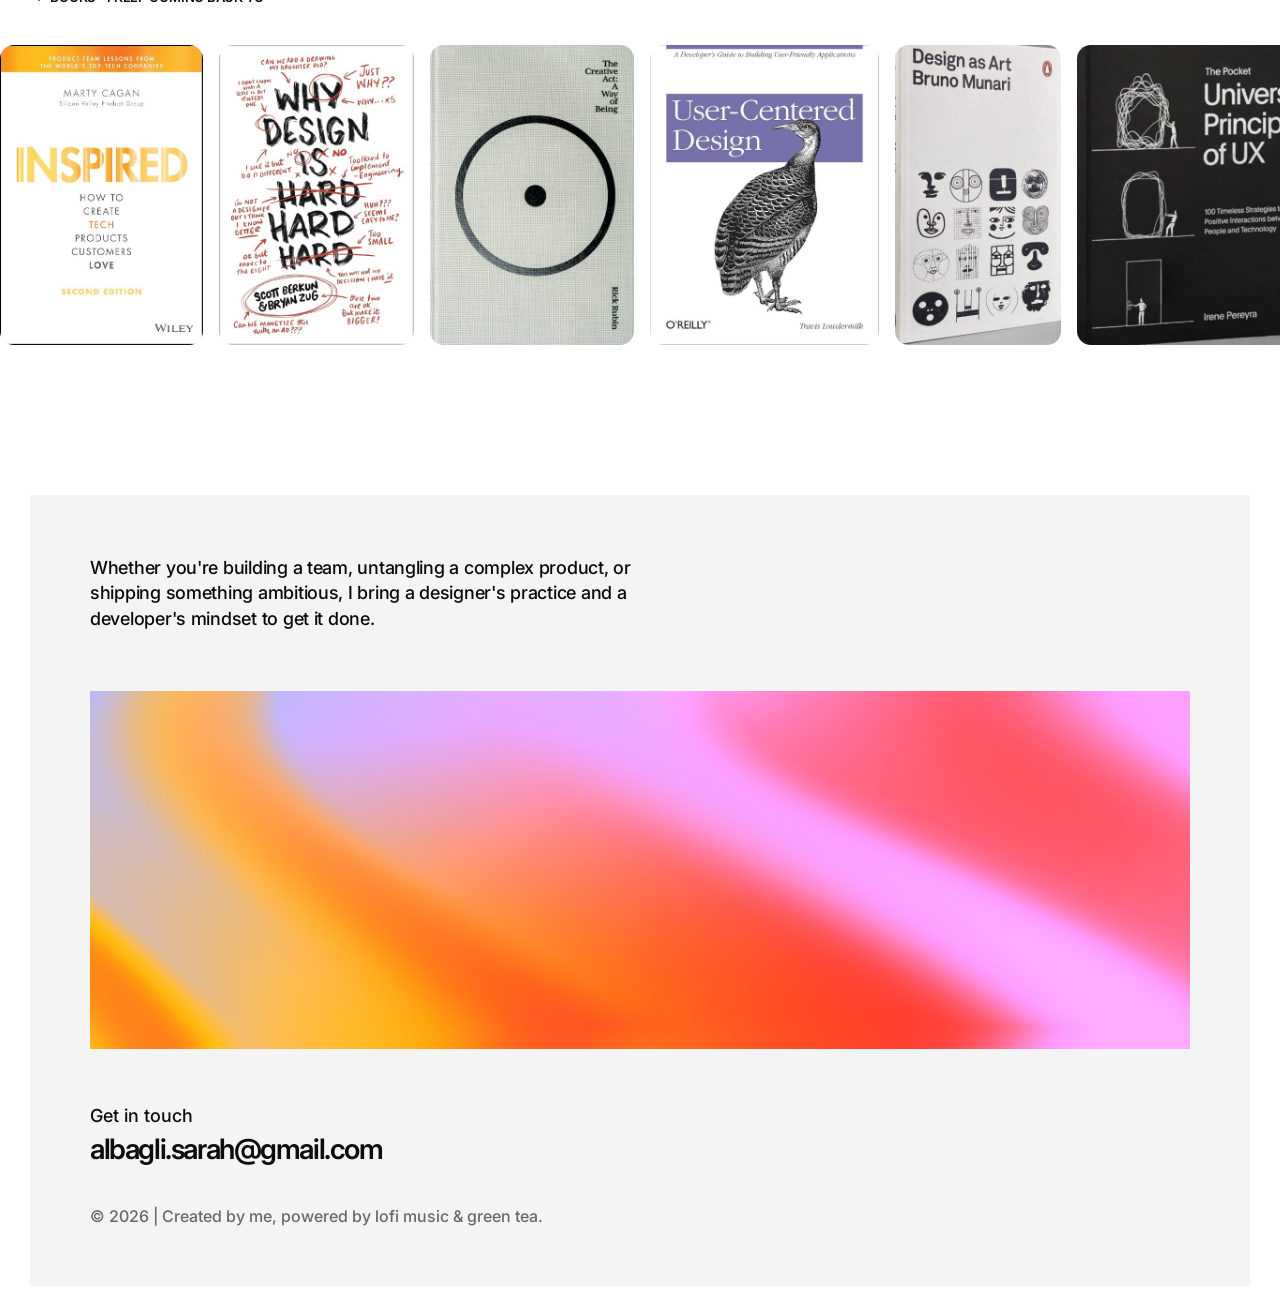
==== commit f8d19c6a: "Herbalife case: cut-out tablet for Creative Process; Home in mobile menu - Creative Process: tablet " ====
--- a/about/index.html
+++ b/about/index.html
@@ -68,6 +68,7 @@
       <a href="mailto:albagli.sarah@gmail.com">albagli.sarah@gmail.com</a>
     </div>
     <nav class="menu__links">
+      <a href="/" data-label="Home"><span data-i18n="menu.home">Home</span></a>
       <a href="/about/" data-label="About" aria-current="page"><span data-i18n="menu.about">About</span></a>
       <a href="/projects/" data-label="Projects"><span data-i18n="menu.projects">Projects</span></a>
       <a href="https://www.linkedin.com/in/sarahalbagli/" target="_blank" rel="noopener" data-label="LinkedIn ↗"><span>LinkedIn ↗</span></a>
--- a/style.css
+++ b/style.css
@@ -456,7 +456,8 @@
 
 /* ---------- Footer ---------- */
 .footer {
-  margin: 0 30px 30px;
+  /* same white frame on all four sides */
+  margin: 30px;
   padding: 60px 60px 60px;
   background: var(--paper-2);
 }
@@ -525,7 +526,7 @@
 
   .clients__cell { width: 200px; height: 140px; }
 
-  .footer { margin: 0 0 0; padding: 40px var(--gutter); }
+  .footer { margin: 12px; padding: 40px 20px; }
   .footer__statement { margin-bottom: 32px; }
   .footer__gradient { margin-bottom: 40px; }
 }
@@ -1025,7 +1026,8 @@
 }
 
 /* Project detail: closing invite to talk about the case */
-.case-invite { padding: 120px var(--gutter) 40px; max-width: 980px; }
+.case-invite { padding: 64px var(--gutter); background: #fff; }
+.case-invite > * { max-width: 980px; }
 .case-invite__eyebrow { margin-bottom: 24px; }
 .case-invite__title { font-size: clamp(32px, 4vw, 56px); font-weight: 600; line-height: 1.05; letter-spacing: -0.04em; margin-bottom: 24px; }
 .case-invite__text { max-width: 36em; font-size: clamp(17px, 1.4vw, 20px); font-weight: 500; line-height: 1.5; color: var(--ink-soft); margin-bottom: 36px; }
@@ -1043,10 +1045,7 @@
 }
 .case-invite__cta:hover { background: var(--blue); transform: translateY(-2px); }
 .case-invite__actions { display: flex; flex-wrap: wrap; align-items: center; gap: 12px 24px; }
-.case-invite__email { font-size: 15px; font-weight: 500; color: var(--ink-soft); }
-.case-invite__email a { color: var(--ink); border-bottom: 1px solid currentColor; }
-.case-invite__email a:hover { color: var(--blue); }
-@media (max-width: 860px) { .case-invite { padding: 72px var(--gutter) 24px; } }
+@media (max-width: 860px) { .case-invite { padding: 48px var(--gutter); } }
 
 /* Project detail: video playing inside a phone mockup.
    phone-frame.png is the phone cut out of mockup-phone.jpg (465x958); its screen
@@ -1153,3 +1152,131 @@
   .case-row--flip .case-block, .case-row--flip .case-figure { order: 0; }
   .case-row .mockup__device { width: 62%; }
 }
+
+/* Case images that should not be cropped to 4:3 */
+.case-row .case-figure.case-figure--natural img { aspect-ratio: auto; }
+/* Tall annotated spec: show the top, open the full image on click */
+.case-row .case-figure.case-figure--spec img { aspect-ratio: 1 / 1; object-position: top; }
+.case-figure--spec a { cursor: zoom-in; }
+.case-figure--spec a { position: relative; display: block; }
+
+/* Case pages: placeholders until the real images arrive */
+.case-figure--placeholder,
+.case-achievements--placeholder {
+  display: grid;
+  place-items: center;
+  border-radius: 24px;
+  background: repeating-linear-gradient(135deg, transparent 0 14px, rgba(12, 12, 12, 0.04) 14px 15px), #e9e9e9;
+  color: var(--ink-soft);
+  font-size: 14px;
+  font-weight: 600;
+  text-transform: uppercase;
+  letter-spacing: 0.02em;
+}
+.case-row .case-figure--placeholder { aspect-ratio: 4 / 3; }
+.case-achievements--placeholder { aspect-ratio: 16 / 9; }
+/* Hero with a looping video over the cover image (McCain) */
+.case-hero .case-hero__video { z-index: 0; }
+/* Closing block with two text columns (DxC: Impact / What I learned) */
+.case-closing { display: grid; grid-template-columns: 1fr 1fr; gap: clamp(40px, 6vw, 96px); }
+.case-closing__label { margin-bottom: 16px; font-size: 16px; font-weight: 500; color: var(--ink-soft); }
+@media (max-width: 860px) {
+  .case-closing { grid-template-columns: 1fr; gap: 48px; }
+  .case-figure--placeholder, .case-achievements--placeholder { border-radius: 16px; }
+}
+
+/* Case images: slow, soft zoom on hover (the figure clips the overflow) */
+.case-row .case-figure:not(.mockup):not(.case-figure--placeholder) { overflow: hidden; }
+.case-row .case-figure:not(.mockup):not(.case-figure--placeholder) img { transition: transform 1.2s cubic-bezier(.2,.7,.2,1); }
+.case-row .case-figure:not(.mockup):not(.case-figure--placeholder):hover img { transform: scale(1.05); }
+@media (prefers-reduced-motion: reduce) {
+  .case-row .case-figure img { transition: none; }
+  .case-row .case-figure:hover img { transform: none; }
+}
+
+/* A case row with text only (no image): the text keeps the same column
+   width as the text in the rows below, the other column stays empty */
+
+/* Case image carousel (Herbalife: Discovery & Research) */
+.case-carousel { position: relative; }
+.case-carousel__viewport { overflow: hidden; border-radius: inherit; }
+.case-carousel__track {
+  display: flex;
+  gap: 16px;
+  transition: transform 0.7s cubic-bezier(.65,0,.25,1);
+  touch-action: pan-y;
+}
+.case-row .case-figure.case-carousel img.case-carousel__slide {
+  flex: 0 0 100%;
+  width: 100%;
+  aspect-ratio: 1229 / 803;
+  object-fit: cover;
+  border-radius: 24px;
+}
+.case-row .case-figure.case-carousel:hover img { transform: none; }
+/* first time on screen: slide over a little to show the edge of the next image */
+.case-carousel__track.is-peeking { animation: carousel-peek 1.6s cubic-bezier(.45,0,.25,1) 0.3s both; }
+@keyframes carousel-peek {
+  0%, 100% { transform: translateX(0); }
+  45%, 60% { transform: translateX(-16%); }
+}
+.case-carousel__btn {
+  position: absolute;
+  top: 50%;
+  display: grid;
+  place-items: center;
+  width: 44px;
+  height: 44px;
+  border-radius: 50%;
+  background: rgba(255, 255, 255, 0.92);
+  color: var(--ink);
+  box-shadow: 0 6px 18px rgba(0, 0, 0, 0.18);
+  transform: translateY(-50%);
+  transition: opacity 0.2s, background-color 0.2s, transform 0.2s;
+}
+.case-carousel__btn svg { width: 20px; height: 20px; }
+.case-carousel__btn--prev { left: 14px; }
+.case-carousel__btn--next { right: 14px; }
+.case-carousel__btn:hover { background: #fff; transform: translateY(-50%) scale(1.06); }
+.case-carousel__btn:disabled { opacity: 0; pointer-events: none; }
+.case-carousel__dots { position: absolute; left: 50%; bottom: 14px; display: flex; gap: 6px; transform: translateX(-50%); }
+.case-carousel__dots span { width: 7px; height: 7px; border-radius: 50%; background: rgba(255, 255, 255, 0.6); box-shadow: 0 0 0 1px rgba(0, 0, 0, 0.15); transition: background-color 0.2s, width 0.2s; }
+.case-carousel__dots span.is-active { width: 18px; border-radius: 999px; background: #fff; }
+@media (max-width: 860px) {
+  .case-row .case-figure.case-carousel img.case-carousel__slide { border-radius: 16px; }
+  .case-carousel__btn { width: 36px; height: 36px; }
+}
+@media (prefers-reduced-motion: reduce) {
+  .case-carousel__track { transition: none; }
+  .case-carousel__track.is-peeking { animation: none; }
+}
+
+/* Case image that is a cut-out device (transparent PNG): no frame, no shadow */
+.case-row .case-figure.case-figure--device { overflow: visible; border-radius: 0; }
+.case-row .case-figure.case-figure--device img {
+  display: block;
+  width: 72%;
+  height: auto;
+  aspect-ratio: auto;
+  margin: 0 auto;
+  border-radius: 0;
+}
+/* lighter zoom for the cut-out device, and never clipped (it can grow past its box) */
+.case-row .case-figure.case-figure--device:not(.mockup):not(.case-figure--placeholder):hover img { transform: scale(1.03); }
+@media (max-width: 860px) { .case-row .case-figure.case-figure--device img { width: 80%; } }
+/* Soft round contact shadow under the tablet's lower-left corner (where it touches the surface) */
+.case-row .case-figure.case-figure--device:not(.mockup) { position: relative; isolation: isolate; overflow: visible; }
+.case-row .case-figure.case-figure--device::after {
+  content: "";
+  position: absolute;
+  z-index: -1;
+  left: 27%;
+  top: 100.5%;
+  width: 16%;
+  height: 4%;
+  border-radius: 50%;
+  background: radial-gradient(closest-side, rgba(0, 0, 0, 0.45), rgba(0, 0, 0, 0));
+  filter: blur(6px);
+  transform: translate(-50%, -50%);
+  pointer-events: none;
+}
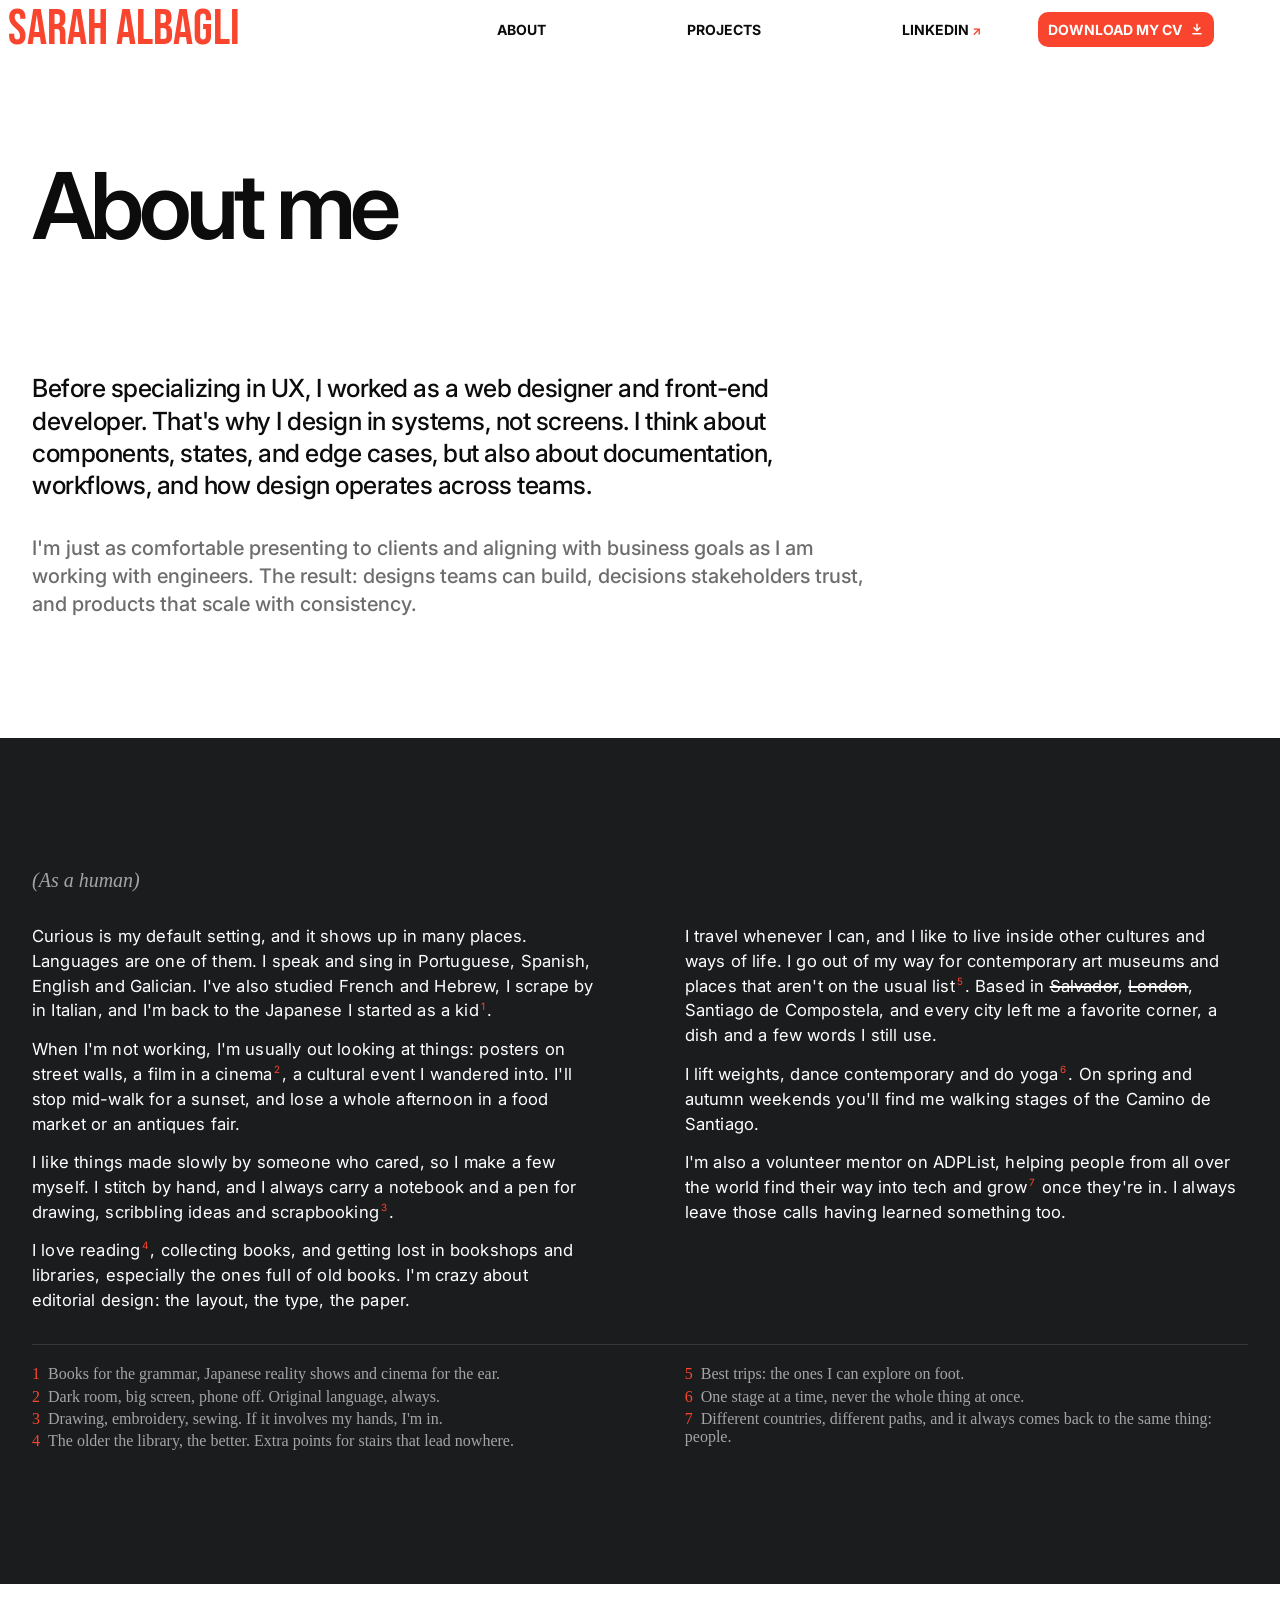
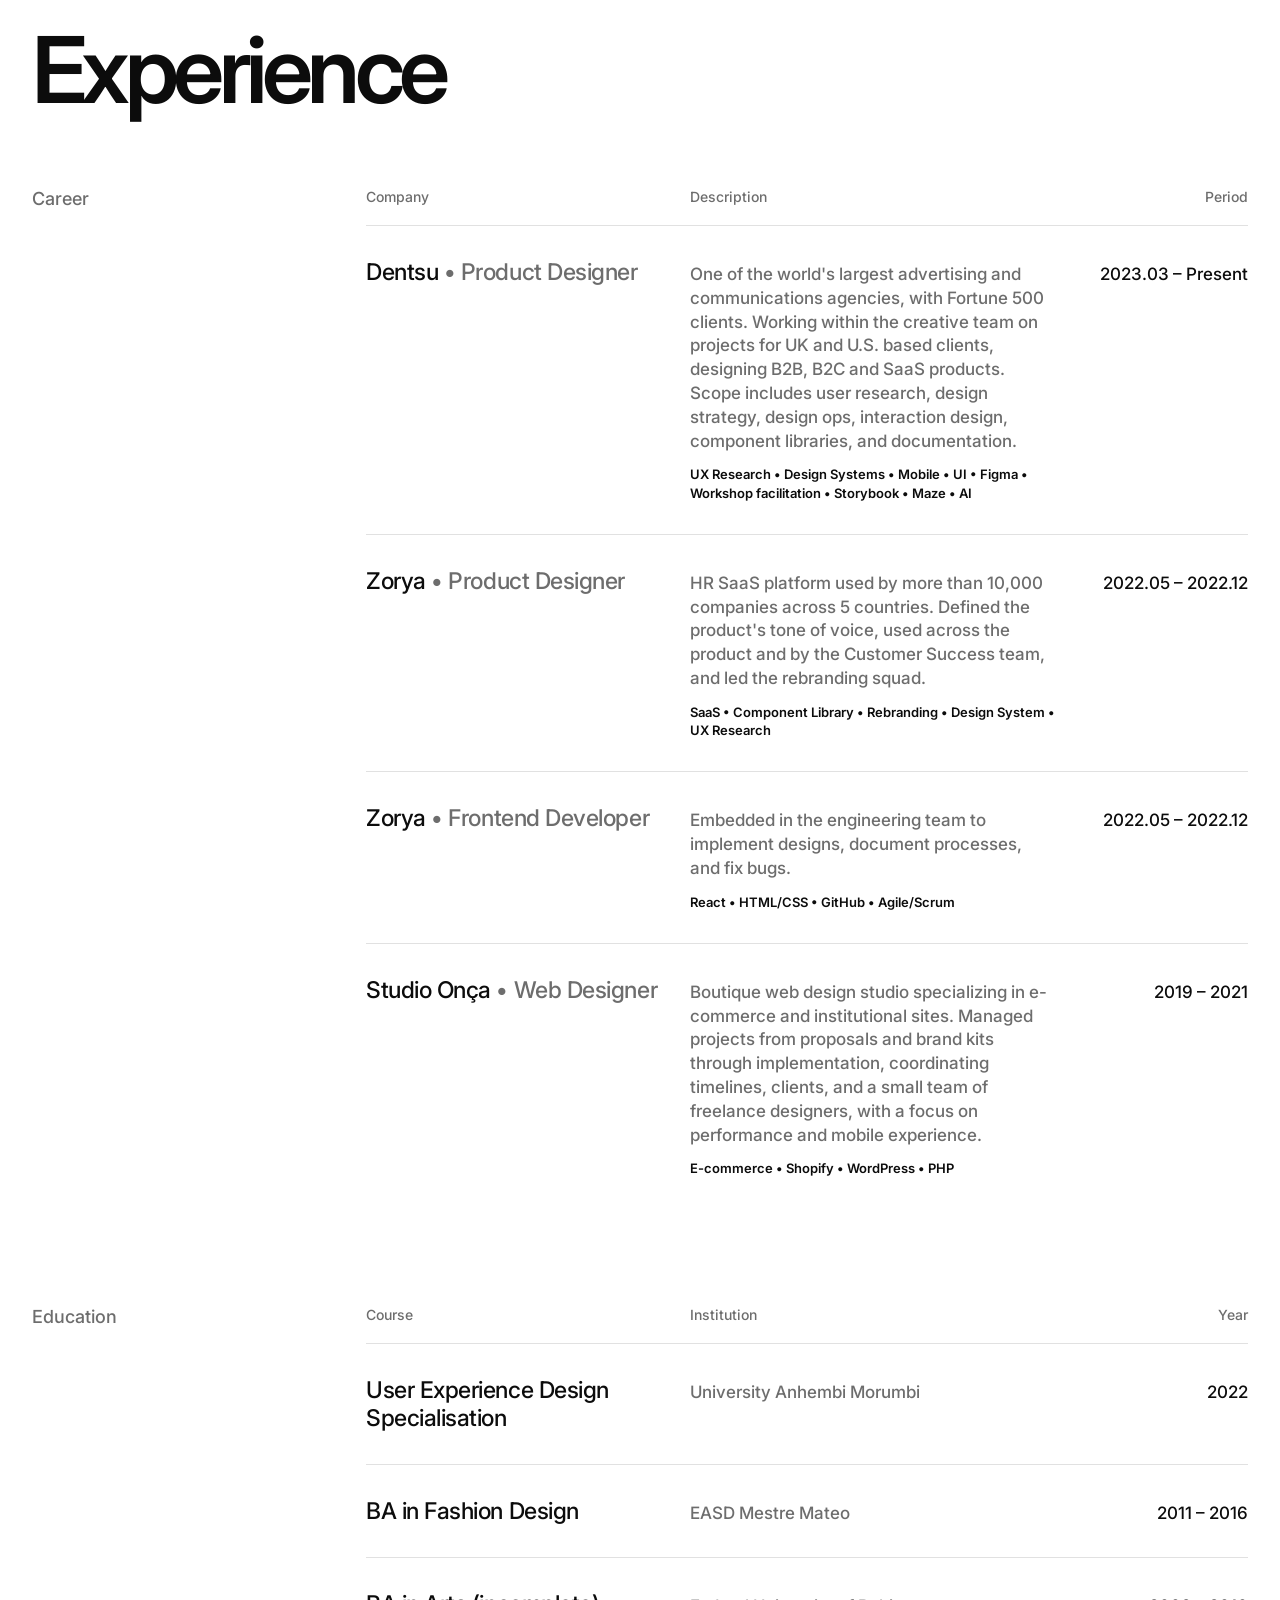
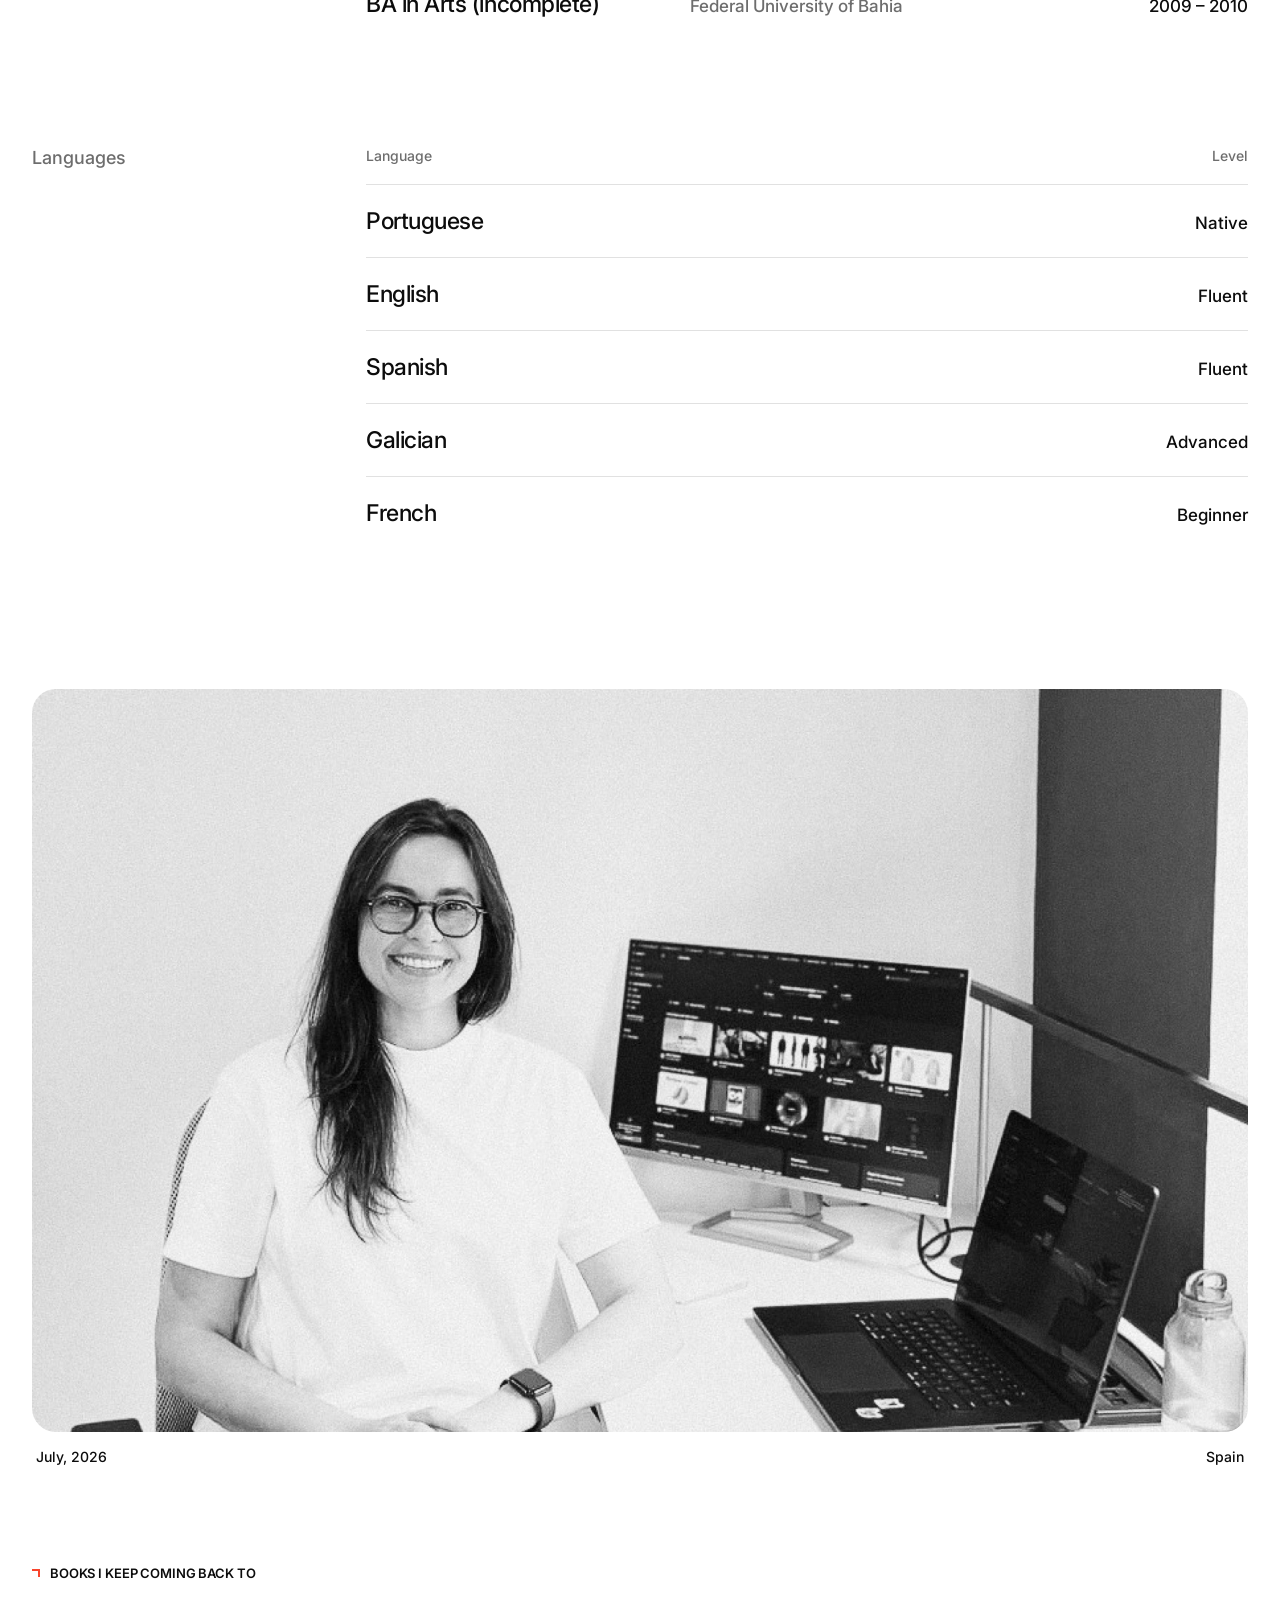
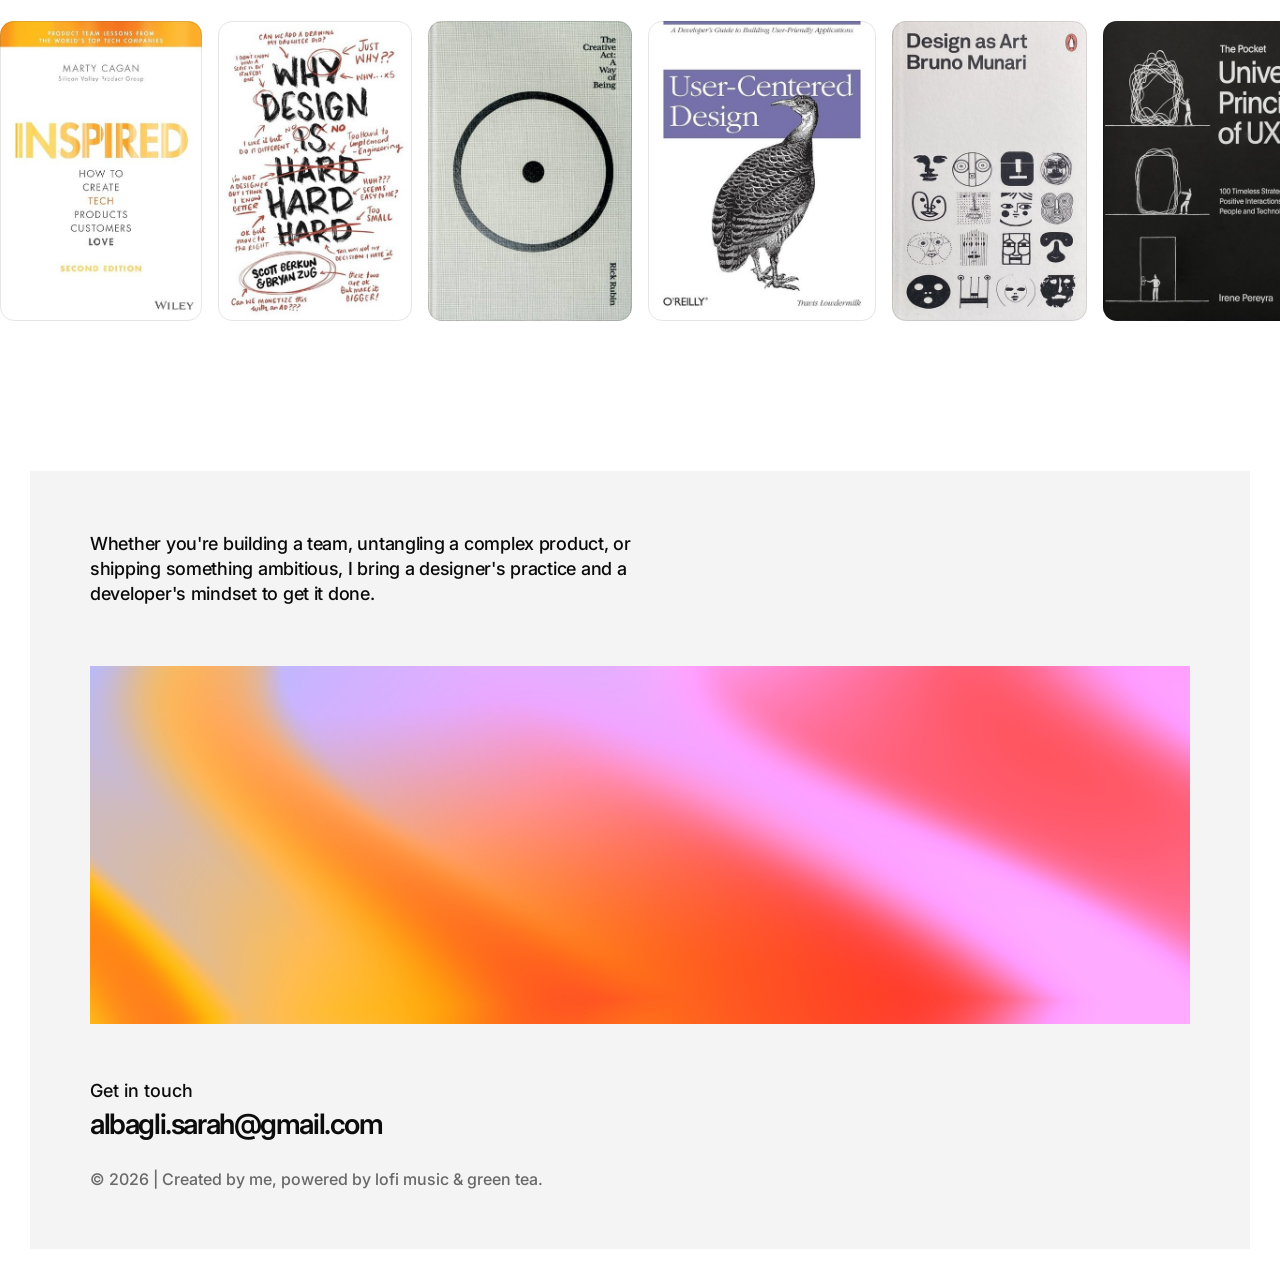
==== commit 18489b3b: "DxC case rewrite, Herbalife/McCain polish; move icons and OG image into assets - DxC case: research," ====
--- a/about/index.html
+++ b/about/index.html
@@ -11,18 +11,18 @@
   <meta property="og:title" content="About • Sarah Albagli" />
   <meta property="og:description" content="Senior Product Designer based in Spain. How I work, and who I am outside of work." />
   <meta property="og:url" content="https://sarahalbagli.vercel.app/about/" />
-  <meta property="og:image" content="https://sarahalbagli.vercel.app/og-image.jpg" />
+  <meta property="og:image" content="https://sarahalbagli.vercel.app/assets/og-image.jpg" />
   <meta property="og:image:width" content="1200" />
   <meta property="og:image:height" content="630" />
   <meta property="og:image:alt" content="Sarah Albagli, Product Designer" />
   <meta name="twitter:card" content="summary_large_image" />
   <meta name="twitter:title" content="About • Sarah Albagli" />
   <meta name="twitter:description" content="Senior Product Designer based in Spain. How I work, and who I am outside of work." />
-  <meta name="twitter:image" content="https://sarahalbagli.vercel.app/og-image.jpg" />
-  <link rel="icon" href="/favicon.ico" sizes="32x32" />
-  <link rel="icon" type="image/png" sizes="16x16" href="/favicon-16.png" />
-  <link rel="icon" type="image/png" sizes="32x32" href="/favicon-32.png" />
-  <link rel="apple-touch-icon" href="/apple-touch-icon.png" />
+  <meta name="twitter:image" content="https://sarahalbagli.vercel.app/assets/og-image.jpg" />
+  <link rel="icon" href="/assets/favicon.ico" sizes="32x32" />
+  <link rel="icon" type="image/png" sizes="16x16" href="/assets/favicon-16.png" />
+  <link rel="icon" type="image/png" sizes="32x32" href="/assets/favicon-32.png" />
+  <link rel="apple-touch-icon" href="/assets/apple-touch-icon.png" />
   <link rel="preconnect" href="https://fonts.googleapis.com" />
   <link rel="preconnect" href="https://fonts.gstatic.com" crossorigin />
   <link href="https://fonts.googleapis.com/css2?family=Bebas+Neue&family=Inter:wght@400;500;600;700&display=swap" rel="stylesheet" />
@@ -40,7 +40,7 @@
     <nav class="header__nav">
       <a href="/about/" aria-current="page" data-i18n="nav.about">About</a>
       <a href="/projects/" data-i18n="nav.work">Projects</a>
-      <a href="https://www.linkedin.com/in/sarahalbagli/" target="_blank" rel="noopener">LinkedIn <span class="arrow-up">↗</span></a>
+      <a href="https://www.linkedin.com/in/sarahalbagli/">LinkedIn <span class="arrow-up">↗</span></a>
     </nav>
     <a href="/assets/sarah-albagli-cv.pdf" class="btn-cv" download>
       <span data-i18n="nav.cv">Download my CV</span>
@@ -52,7 +52,7 @@
       <button type="button" data-lang="es" aria-pressed="false">ES</button>
     </div>
     <button class="menu-toggle" aria-expanded="false" aria-controls="menu">
-      <span class="menu-toggle__lines" aria-hidden="true"><span></span><span></span></span>
+      <span class="menu-toggle__lines" aria-hidden="true"><span></span><span></span><span></span></span>
       <span class="menu-toggle__label" data-i18n="menu.label">Menu</span>
     </button>
   </header>
@@ -71,7 +71,7 @@
       <a href="/" data-label="Home"><span data-i18n="menu.home">Home</span></a>
       <a href="/about/" data-label="About" aria-current="page"><span data-i18n="menu.about">About</span></a>
       <a href="/projects/" data-label="Projects"><span data-i18n="menu.projects">Projects</span></a>
-      <a href="https://www.linkedin.com/in/sarahalbagli/" target="_blank" rel="noopener" data-label="LinkedIn ↗"><span>LinkedIn ↗</span></a>
+      <a href="https://www.linkedin.com/in/sarahalbagli/" data-label="LinkedIn ↗"><span>LinkedIn ↗</span></a>
       <a href="/assets/sarah-albagli-cv.pdf" download data-label="Download my CV"><span data-i18n="nav.cv">Download my CV</span></a>
     </nav>
   </div>
@@ -91,24 +91,26 @@
 
       <div class="human__cols">
         <div class="human__col">
-          <p data-i18n="about.h.p1">I speak Portuguese, Spanish, English, and Galician<button class="fn" aria-describedby="fn1">1</button> and I'm currently learning Japanese, badly and happily<button class="fn" aria-describedby="fn2">2</button>.</p>
-          <p data-i18n="about.h.p2">When I'm not working, I'm probably wandering through a food market, hunting for antiques, or stitching something by hand<button class="fn" aria-describedby="fn3">3</button>. I like things that have been made slowly, by someone who cared.</p>
-          <p data-i18n="about.h.p3">There's always a book in my bag<button class="fn" aria-describedby="fn4">4</button>. I write when something won't leave my head, and keep a notebook close for the rest.</p>
+          <p data-i18n="about.h.p1">Curious is my default setting, and it shows up in many places. Languages are one of them. I speak and sing in Portuguese, Spanish, English and Galician. I've also studied French and Hebrew, I scrape by in Italian, and I'm back to the Japanese I started as a kid<button class="fn" aria-describedby="fn1">1</button>.</p>
+          <p data-i18n="about.h.p2">When I'm not working, I'm usually out looking at things: posters on street walls, a film in a cinema<button class="fn" aria-describedby="fn2">2</button>, a cultural event I wandered into. I'll stop mid-walk for a sunset, and lose a whole afternoon in a food market or an antiques fair.</p>
+          <p data-i18n="about.h.p3">I like things made slowly by someone who cared, so I make a few myself. I stitch by hand, and I always carry a notebook and a pen for drawing, scribbling ideas and scrapbooking<button class="fn" aria-describedby="fn3">3</button>.</p>
+          <p data-i18n="about.h.p4">I love reading<button class="fn" aria-describedby="fn4">4</button>, collecting books, and getting lost in bookshops and libraries, especially the ones full of old books. I'm crazy about editorial design: the layout, the type, the paper.</p>
         </div>
         <div class="human__col">
-          <p data-i18n="about.h.p4">Based in <s>Salvador</s>, <s>London</s>, Santiago de Compostela.</p>
-          <p data-i18n="about.h.p5">I lift weights, walk stages of the Camino on spring and autumn weekends<button class="fn" aria-describedby="fn5">5</button>, and stop to say hi to every cat I meet along the way.</p>
-          <p data-i18n="about.h.p6">I go out of my way for contemporary art museums and places that aren't on the usual list<button class="fn" aria-describedby="fn6">6</button>. Every city I've lived in left me with a favorite corner, a dish, and a few words I still use.</p>
+          <p data-i18n="about.h.p5">I travel whenever I can, and I like to live inside other cultures and ways of life. I go out of my way for contemporary art museums and places that aren't on the usual list<button class="fn" aria-describedby="fn5">5</button>. Based in <s>Salvador</s>, <s>London</s>, Santiago de Compostela, and every city left me a favorite corner, a dish and a few words I still use.</p>
+          <p data-i18n="about.h.p6">I lift weights, dance contemporary and do yoga<button class="fn" aria-describedby="fn6">6</button>. On spring and autumn weekends you'll find me walking stages of the Camino de Santiago.</p>
+          <p data-i18n="about.h.p7">I'm also a volunteer mentor on ADPList, helping people from all over the world find their way into tech and grow<button class="fn" aria-describedby="fn7">7</button> once they're in. I always leave those calls having learned something too.</p>
         </div>
       </div>
 
       <ol class="human__notes">
-        <li id="fn1" data-i18n="about.fn1">I read, write and sing in all of them.</li>
-        <li id="fn2" data-i18n="about.fn2">Training my ear with Japanese reality shows and movies.</li>
+        <li id="fn1" data-i18n="about.fn1">Books for the grammar, Japanese reality shows and cinema for the ear.</li>
+        <li id="fn2" data-i18n="about.fn2">Dark room, big screen, phone off. Original language, always.</li>
         <li id="fn3" data-i18n="about.fn3">Drawing, embroidery, sewing. If it involves my hands, I'm in.</li>
-        <li id="fn4" data-i18n="about.fn4">Mostly non fiction, usually more than one book at a time.</li>
-        <li id="fn5" data-i18n="about.fn5">Leg day pays off on the steep stages.</li>
-        <li id="fn6" data-i18n="about.fn6">Best trips: the ones with no itinerary.</li>
+        <li id="fn4" data-i18n="about.fn4">The older the library, the better. Extra points for stairs that lead nowhere.</li>
+        <li id="fn5" data-i18n="about.fn5">Best trips: the ones I can explore on foot.</li>
+        <li id="fn6" data-i18n="about.fn6">One stage at a time, never the whole thing at once.</li>
+        <li id="fn7" data-i18n="about.fn7">Different countries, different paths, and it always comes back to the same thing: people.</li>
       </ol>
     </section>
 
@@ -208,18 +210,18 @@
 
     <!-- Books -->
     <section class="books">
-      <div class="marquee-head marquee-head--left"><h2 class="eyebrow"><span><span data-i18n="about.books.title">Books</span> - <span data-i18n="about.books.sub">I keep coming back to</span></span></h2></div>
+      <div class="marquee-head marquee-head--left"><h2 class="eyebrow"><span><span data-i18n="about.books.title">Books</span> <span data-i18n="about.books.sub">I keep coming back to</span></span></h2></div>
       <div class="books__marquee">
         <div class="marquee__track">
           <div class="marquee__set">
-          <img src="/assets/img/books/inspired.jpg" alt="Inspired, Marty Cagan" loading="lazy" />
-          <img src="/assets/img/books/why-design-is-hard.jpg" alt="Why Design Is Hard, Scott Berkun and Bryan Zug" loading="lazy" />
-          <img src="/assets/img/books/the-creative-act.jpg" alt="The Creative Act, Rick Rubin" loading="lazy" />
-          <img src="/assets/img/books/user-centered-design.jpg" alt="User-Centered Design, Travis Lowdermilk" loading="lazy" />
-          <img src="/assets/img/books/design-as-art.jpg" alt="Design as Art, Bruno Munari" loading="lazy" />
-          <img src="/assets/img/books/universal-principles-of-ux.jpg" alt="The Pocket Universal Principles of UX, Irene Pereyra" loading="lazy" />
-          <img src="/assets/img/books/design-of-everyday-things.jpg" alt="The Design of Everyday Things, Don Norman" loading="lazy" />
-          <img src="/assets/img/books/extra-bold.jpg" alt="Extra Bold, Ellen Lupton and others" loading="lazy" />
+          <img src="/assets/img/books/inspired.jpg?v=2" alt="Inspired, Marty Cagan" loading="lazy" />
+          <img src="/assets/img/books/why-design-is-hard.jpg?v=2" alt="Why Design Is Hard, Scott Berkun and Bryan Zug" loading="lazy" />
+          <img src="/assets/img/books/the-creative-act.jpg?v=2" alt="The Creative Act, Rick Rubin" loading="lazy" />
+          <img src="/assets/img/books/user-centered-design.jpg?v=2" alt="User-Centered Design, Travis Lowdermilk" loading="lazy" />
+          <img src="/assets/img/books/design-as-art.jpg?v=2" alt="Design as Art, Bruno Munari" loading="lazy" />
+          <img src="/assets/img/books/universal-principles-of-ux.jpg?v=2" alt="The Pocket Universal Principles of UX, Irene Pereyra" loading="lazy" />
+          <img src="/assets/img/books/design-of-everyday-things.jpg?v=2" alt="The Design of Everyday Things, Don Norman" loading="lazy" />
+          <img src="/assets/img/books/extra-bold.jpg?v=2" alt="Extra Bold, Ellen Lupton and others" loading="lazy" />
           </div>
         </div>
       </div>
@@ -244,18 +246,6 @@
   "about.lead": "Antes de especializarme en UX, trabajé como diseñadora web y desarrolladora front-end. Por eso diseño en sistemas, no en pantallas. Pienso en componentes, estados y casos límite, pero también en documentación, flujos de trabajo y en cómo opera el diseño entre equipos.",
   "about.note": "Me siento igual de cómoda presentando a clientes y alineándome con los objetivos de negocio que trabajando con ingenieros. El resultado: diseños que los equipos pueden construir, decisiones en las que confían los stakeholders y productos que escalan con coherencia.",
   "about.human": "(Como persona)",
-  "about.h.p1": "Hablo portugués, español, inglés y gallego<button class=\"fn\" aria-describedby=\"fn1\">1</button>, y ahora estoy aprendiendo japonés, mal y feliz<button class=\"fn\" aria-describedby=\"fn2\">2</button>.",
-  "about.h.p2": "Cuando no estoy trabajando, probablemente estoy paseando por un mercado, buscando antigüedades o cosiendo algo a mano<button class=\"fn\" aria-describedby=\"fn3\">3</button>. Me gustan las cosas hechas despacio, por alguien a quien le importaban.",
-  "about.h.p3": "Siempre llevo un libro en el bolso<button class=\"fn\" aria-describedby=\"fn4\">4</button>. Escribo cuando algo no se me va de la cabeza y tengo un cuaderno cerca para lo demás.",
-  "about.h.p4": "Con base en <s>Salvador</s>, <s>Londres</s> y Santiago de Compostela.",
-  "about.h.p5": "Levanto pesas, recorro etapas del Camino los fines de semana de primavera y otoño<button class=\"fn\" aria-describedby=\"fn5\">5</button> y me paro a saludar a cada gato que encuentro por el camino.",
-  "about.h.p6": "Hago lo posible por visitar museos de arte contemporáneo y lugares que no están en la lista habitual<button class=\"fn\" aria-describedby=\"fn6\">6</button>. Cada ciudad en la que he vivido me dejó un rincón favorito, un plato y algunas palabras que todavía uso.",
-  "about.fn1": "Leo, escribo y canto en todos ellos.",
-  "about.fn2": "Entrenando el oído con realities y películas japonesas.",
-  "about.fn3": "Dibujo, bordado, costura. Si es con las manos, me apunto.",
-  "about.fn4": "Sobre todo no ficción, normalmente más de un libro a la vez.",
-  "about.fn5": "El día de pierna se nota en las etapas con más cuesta.",
-  "about.fn6": "Los mejores viajes: los que no tienen itinerario.",
   "about.cap.date": "Julio de 2026",
   "about.cap.country": "España",
   "cv.dentsu.role": "Diseñadora de Producto",
--- a/style.css
+++ b/style.css
@@ -109,7 +109,7 @@
 
 /* The Menu button only exists on tablet and mobile, where the nav links are hidden */
 .menu-toggle { display: none; align-items: center; gap: 20px; }
-.menu-toggle__lines { display: grid; gap: 8px; width: 42px; }
+.menu-toggle__lines { display: grid; gap: 7px; width: 42px; }
 .menu-toggle__lines span { height: 2px; background: currentColor; transition: transform 0.3s; }
 .menu-toggle__label { font-family: var(--font-display); font-size: 50px; line-height: 1; }
 
@@ -360,18 +360,6 @@
   text-transform: uppercase;
 }
 
-.all-cases {
-  display: flex;
-  align-items: center;
-  justify-content: flex-end;
-  gap: 24px;
-  margin-top: 40px;
-  font-size: clamp(36px, 3.8vw, 55px);
-  font-weight: 500;
-  letter-spacing: -0.05em;
-}
-.all-cases svg { transition: transform 0.3s; }
-.all-cases:hover svg { transform: translateX(8px); }
 
 /* Autoplay videos sit invisibly over their image and fade in only once
    they are actually playing, so a blocked video never shows a play button */
@@ -472,7 +460,7 @@
 }
 .footer__gradient { position: relative; height: clamp(200px, 28vw, 400px); margin-bottom: 56px; }
 .footer__label { font-size: 18px; font-weight: 500; margin-bottom: 6px; }
-.footer__email { display: inline-block; font-size: clamp(22px, 2.2vw, 32px); font-weight: 600; letter-spacing: -0.05em; margin-bottom: 40px; }
+.footer__email { display: inline-block; font-size: clamp(22px, 2.2vw, 32px); font-weight: 600; letter-spacing: -0.05em; margin-bottom: 28px; }
 .footer__email:hover { color: var(--red); }
 .footer__copy { font-size: 16px; font-weight: 500; color: var(--ink-soft); }
 
@@ -514,7 +502,6 @@
   .case__client { font-size: 19px; }
   .case__tags { top: 14px; left: 14px; right: 40px; gap: 6px; }
   .case__tags li { padding: 6px 10px; font-size: 10px; }
-  .all-cases { justify-content: flex-start; }
 
   .services__body { grid-template-columns: 1fr; }
   .services__head { margin-bottom: 64px; }
@@ -534,7 +521,7 @@
 @media (max-width: 480px) {
   .header { gap: 14px; }
   .logo, .menu-toggle__label { font-size: 32px; }
-  .menu-toggle__lines { display: none; }
+  .menu-toggle__lines { width: 26px; gap: 6px; }
 }
 
 @media (prefers-reduced-motion: reduce) {
@@ -600,13 +587,10 @@
   cursor: default;
 }
 .human__notes {
-  display: grid;
-  /* same columns as the paragraphs above: notes 1-3 left, 4-6 right */
-  grid-template-columns: 1fr 1fr;
-  grid-template-rows: repeat(3, auto);
-  grid-auto-flow: column;
+  /* same columns as the paragraphs above (notes 1-4 left, 5-7 right); text columns,
+     not grid rows, so a two-line note doesn't push down the note beside it */
+  columns: 2;
   column-gap: clamp(32px, 7vw, 110px);
-  row-gap: 8px;
   margin: 80px 0 0;
   padding: 32px 0 0;
   border-top: 1px solid rgba(255, 255, 255, 0.12);
@@ -614,6 +598,8 @@
   counter-reset: fn;
 }
 .human__notes li {
+  break-inside: avoid;
+  margin-bottom: 8px;
   counter-increment: fn;
   font-family: "Gambetta", Georgia, serif;
   font-size: 20px;
@@ -623,6 +609,16 @@
 }
 .human__notes li::before { content: counter(fn); color: var(--red); margin-right: 8px; }
 .human__notes li.is-on { color: #fff; }
+
+/* Desktop: the whole section fits in one screen, so type and spacing follow the viewport height too */
+@media (min-width: 861px) {
+  .human { display: flex; flex-direction: column; justify-content: center; min-height: calc(100vh - 54px); padding: clamp(24px, 5vh, 64px) var(--gutter); }
+  .human__eyebrow { margin-bottom: clamp(16px, 3.5vh, 48px); font-size: 20px; }
+  .human__col p { font-size: clamp(15px, min(1.3vw, 2.3vh), 22px); line-height: 1.5; }
+  .human__col p + p { margin-top: 0.8em; }
+  .human__notes { margin-top: clamp(16px, 3.5vh, 48px); padding-top: clamp(12px, 2.2vh, 24px); }
+  .human__notes li { margin-bottom: 4px; font-size: clamp(15px, min(1.25vw, 2.3vh), 20px); }
+}
 
 
 /* Workstation photo */
@@ -671,6 +667,12 @@
   height: 8px;
   border-top: 2px solid var(--red);
   border-right: 2px solid var(--red);
+}
+/* Bright cover (DxC): darken the top too, so the white header links stay readable */
+.case-hero--scrim::before {
+  background:
+    linear-gradient(180deg, rgba(0,0,0,0.55) 0, rgba(0,0,0,0.25) 110px, rgba(0,0,0,0) 200px),
+    linear-gradient(180deg, rgba(0,0,0,0) 30%, rgba(0,0,0,0.55) 100%);
 }
 .case-hero__content { position: relative; z-index: 2; padding: 0 clamp(16px, 2.5vw, 30px) 64px; max-width: 1000px; }
 .case-hero__title {
@@ -756,7 +758,8 @@
   letter-spacing: -0.06em;
   margin-bottom: 56px;
 }
-.case-more__row { display: grid; grid-template-columns: 90px 1fr 1fr; gap: 20px; }
+/* only published cases are listed here (no "Coming soon" ones); the cards share the width, however many there are */
+.case-more__row { display: grid; grid-template-columns: 90px repeat(auto-fit, minmax(280px, 1fr)); gap: 20px; }
 .case-more__all {
   position: relative;
   display: flex;
@@ -801,7 +804,7 @@
   .human__cols { grid-template-columns: 1fr; gap: 0; }
   /* one column: keep the paragraph rhythm across the two columns */
   .human__col + .human__col p:first-child { margin-top: 1.1em; }
-  .human__notes { grid-template-columns: 1fr; grid-template-rows: none; grid-auto-flow: row; margin-top: 48px; }
+  .human__notes { columns: 1; margin-top: 48px; }
 
   .about-photo { padding-bottom: 64px; }
   .about-photo__caption { flex-direction: column; gap: 4px; }
@@ -1001,7 +1004,7 @@
 .marquee__track { display: flex; width: max-content; animation: marquee 30s linear infinite; }
 .marquee__set { display: flex; }
 .books .marquee__set { gap: 16px; padding-right: 16px; }
-.books img { display: block; height: 300px; width: auto; border-radius: 14px; }
+.books img { display: block; height: 300px; width: auto; border-radius: 14px; outline: 1px solid rgba(12, 12, 12, 0.1); outline-offset: -1px; } /* the hairline keeps white covers from melting into the page */
 .books__marquee:hover .marquee__track { animation-play-state: paused; }
 
 @media (max-width: 860px) {
@@ -1054,7 +1057,7 @@
    frame, so it is scaled and offset to show only the app inside that frame. */
 .case-figure.mockup { overflow: visible; border-radius: 0; }
 .mockup__device { position: relative; width: 23.25%; margin: 0 auto; }
-.case-row .mockup__device { width: 48%; }
+:is(.case-row, .cs-section) .mockup__device { width: 48%; }
 /* soft contact shadow, as if the phone were resting on a surface */
 .mockup__device::before {
   content: "";
@@ -1142,23 +1145,21 @@
 .case-row .case-block { display: block; padding: 0; }
 .case-row .case-block__label { margin-bottom: 20px; }
 .case-row .case-block__text { font-size: clamp(19px, 1.6vw, 24px); }
-.case-row .case-figure { margin: 0; }
+:is(.case-row, .cs-section) .case-figure { margin: 0; }
 .case-row--flip .case-block { order: 2; }
 .case-row--flip .case-figure { order: 1; }
-.case-row .case-figure:not(.mockup) img { width: 100%; aspect-ratio: 4 / 3; object-fit: cover; }
+:is(.case-row, .cs-section) .case-figure:not(.mockup) img { width: 100%; aspect-ratio: 4 / 3; object-fit: cover; }
 
 @media (max-width: 860px) {
   .case-row { grid-template-columns: 1fr; gap: 32px; padding: 56px 0; }
   .case-row--flip .case-block, .case-row--flip .case-figure { order: 0; }
-  .case-row .mockup__device { width: 62%; }
+  :is(.case-row, .cs-section) .mockup__device { width: 62%; }
 }
 
 /* Case images that should not be cropped to 4:3 */
-.case-row .case-figure.case-figure--natural img { aspect-ratio: auto; }
+:is(.case-row, .cs-section) .case-figure.case-figure--natural img { aspect-ratio: auto; }
 /* Tall annotated spec: show the top, open the full image on click */
-.case-row .case-figure.case-figure--spec img { aspect-ratio: 1 / 1; object-position: top; }
-.case-figure--spec a { cursor: zoom-in; }
-.case-figure--spec a { position: relative; display: block; }
+:is(.case-row, .cs-section) .case-figure.case-figure--spec img { aspect-ratio: 1 / 1; object-position: top; }
 
 /* Case pages: placeholders until the real images arrive */
 .case-figure--placeholder,
@@ -1173,7 +1174,7 @@
   text-transform: uppercase;
   letter-spacing: 0.02em;
 }
-.case-row .case-figure--placeholder { aspect-ratio: 4 / 3; }
+:is(.case-row, .cs-section) .case-figure--placeholder { aspect-ratio: 4 / 3; }
 .case-achievements--placeholder { aspect-ratio: 16 / 9; }
 /* Hero with a looping video over the cover image (McCain) */
 .case-hero .case-hero__video { z-index: 0; }
@@ -1186,12 +1187,12 @@
 }
 
 /* Case images: slow, soft zoom on hover (the figure clips the overflow) */
-.case-row .case-figure:not(.mockup):not(.case-figure--placeholder) { overflow: hidden; }
-.case-row .case-figure:not(.mockup):not(.case-figure--placeholder) img { transition: transform 1.2s cubic-bezier(.2,.7,.2,1); }
-.case-row .case-figure:not(.mockup):not(.case-figure--placeholder):hover img { transform: scale(1.05); }
+:is(.case-row, .cs-section) .case-figure:not(.mockup):not(.case-figure--placeholder) { overflow: hidden; }
+:is(.case-row, .cs-section) .case-figure:not(.mockup):not(.case-figure--placeholder) img { transition: transform 1.2s cubic-bezier(.2,.7,.2,1); }
+:is(.case-row, .cs-section) .case-figure:not(.mockup):not(.case-figure--placeholder):hover img { transform: scale(1.05); }
 @media (prefers-reduced-motion: reduce) {
-  .case-row .case-figure img { transition: none; }
-  .case-row .case-figure:hover img { transform: none; }
+  :is(.case-row, .cs-section) .case-figure img { transition: none; }
+  :is(.case-row, .cs-section) .case-figure:hover img { transform: none; }
 }
 
 /* A case row with text only (no image): the text keeps the same column
@@ -1206,14 +1207,14 @@
   transition: transform 0.7s cubic-bezier(.65,0,.25,1);
   touch-action: pan-y;
 }
-.case-row .case-figure.case-carousel img.case-carousel__slide {
+:is(.case-row, .cs-section) .case-figure.case-carousel img.case-carousel__slide {
   flex: 0 0 100%;
   width: 100%;
   aspect-ratio: 1229 / 803;
   object-fit: cover;
   border-radius: 24px;
 }
-.case-row .case-figure.case-carousel:hover img { transform: none; }
+:is(.case-row, .cs-section) .case-figure.case-carousel:hover img { transform: none; }
 /* first time on screen: slide over a little to show the edge of the next image */
 .case-carousel__track.is-peeking { animation: carousel-peek 1.6s cubic-bezier(.45,0,.25,1) 0.3s both; }
 @keyframes carousel-peek {
@@ -1243,7 +1244,7 @@
 .case-carousel__dots span { width: 7px; height: 7px; border-radius: 50%; background: rgba(255, 255, 255, 0.6); box-shadow: 0 0 0 1px rgba(0, 0, 0, 0.15); transition: background-color 0.2s, width 0.2s; }
 .case-carousel__dots span.is-active { width: 18px; border-radius: 999px; background: #fff; }
 @media (max-width: 860px) {
-  .case-row .case-figure.case-carousel img.case-carousel__slide { border-radius: 16px; }
+  :is(.case-row, .cs-section) .case-figure.case-carousel img.case-carousel__slide { border-radius: 16px; }
   .case-carousel__btn { width: 36px; height: 36px; }
 }
 @media (prefers-reduced-motion: reduce) {
@@ -1252,8 +1253,8 @@
 }
 
 /* Case image that is a cut-out device (transparent PNG): no frame, no shadow */
-.case-row .case-figure.case-figure--device { overflow: visible; border-radius: 0; }
-.case-row .case-figure.case-figure--device img {
+:is(.case-row, .cs-section) .case-figure.case-figure--device { overflow: visible; border-radius: 0; }
+:is(.case-row, .cs-section) .case-figure.case-figure--device img {
   display: block;
   width: 72%;
   height: auto;
@@ -1262,11 +1263,11 @@
   border-radius: 0;
 }
 /* lighter zoom for the cut-out device, and never clipped (it can grow past its box) */
-.case-row .case-figure.case-figure--device:not(.mockup):not(.case-figure--placeholder):hover img { transform: scale(1.03); }
-@media (max-width: 860px) { .case-row .case-figure.case-figure--device img { width: 80%; } }
+:is(.case-row, .cs-section) .case-figure.case-figure--device:not(.mockup):not(.case-figure--placeholder):hover img { transform: scale(1.03); }
+@media (max-width: 860px) { :is(.case-row, .cs-section) .case-figure.case-figure--device img { width: 80%; } }
 /* Soft round contact shadow under the tablet's lower-left corner (where it touches the surface) */
-.case-row .case-figure.case-figure--device:not(.mockup) { position: relative; isolation: isolate; overflow: visible; }
-.case-row .case-figure.case-figure--device::after {
+:is(.case-row, .cs-section) .case-figure.case-figure--device:not(.mockup) { position: relative; isolation: isolate; overflow: visible; }
+:is(.case-row, .cs-section) .case-figure.case-figure--device::after {
   content: "";
   position: absolute;
   z-index: -1;
@@ -1280,3 +1281,245 @@
   transform: translate(-50%, -50%);
   pointer-events: none;
 }
+
+/* =========================================================
+   Long-form case (DxC): sticky contents on the left + labelled sections
+   ========================================================= */
+.page-case { --header-h: 58px; }
+.cs-layout {
+  display: grid;
+  grid-template-columns: minmax(160px, 1fr) 2fr;
+  column-gap: clamp(40px, 6vw, 96px);
+  padding: 0 var(--gutter);
+}
+
+/* Contents (left column, follows the scroll) */
+.cs-toc { position: sticky; top: calc(var(--header-h) + 40px); align-self: start; padding: 56px 0; }
+.cs-toc__title { margin-bottom: 16px; font-size: 13px; font-weight: 600; text-transform: uppercase; color: var(--ink-soft); }
+.cs-toc__list { margin: 0; padding: 0; list-style: none; border-left: 1px solid var(--line); }
+.cs-toc a {
+  display: block;
+  margin-left: -1px;
+  padding: 7px 0 7px 16px;
+  border-left: 2px solid transparent;
+  font-size: 15px;
+  font-weight: 500;
+  color: var(--ink-soft);
+  transition: color 0.2s, border-color 0.2s;
+}
+.cs-toc a:hover { color: var(--ink); }
+.cs-toc a.is-active { color: var(--ink); font-weight: 600; border-left-color: var(--red); }
+
+.cs-body { min-width: 0; }
+.cs-section {
+  padding: 48px 0;
+  /* land just above the section label */
+  scroll-margin-top: calc(var(--header-h) + 16px);
+}
+.cs-section + .cs-section { border-top: 1px solid var(--line); }
+.cs-section > .cs-section__label { margin-bottom: 20px; color: var(--ink-soft); }
+.cs-section > :not(.cs-section__label) + * { margin-top: 40px; }
+.cs-section__content > * + * { margin-top: 24px; }
+.cs-section__content { max-width: 760px; }
+
+.cs-heading { font-size: clamp(34px, 4vw, 60px); font-weight: 600; line-height: 1; letter-spacing: -0.05em; margin-bottom: 28px; }
+.cs-subheading { padding-top: 16px; font-size: clamp(22px, 2vw, 28px); font-weight: 600; letter-spacing: -0.03em; }
+.cs-lead { font-size: clamp(24px, 2.4vw, 34px); font-weight: 500; line-height: 1.25; letter-spacing: -0.03em; }
+.cs-text { font-size: clamp(17px, 1.3vw, 19px); font-weight: 400; line-height: 1.6; color: rgba(12, 12, 12, 0.75); }
+.cs-text strong { font-weight: 600; color: var(--ink); }
+
+/* Quote + North Star */
+.cs-quote { margin: 48px 0 0; padding-left: 28px; border-left: 3px solid var(--red); }
+.cs-quote p { font-size: clamp(22px, 2.2vw, 30px); font-weight: 500; line-height: 1.3; letter-spacing: -0.03em; }
+.cs-quote footer { margin-top: 16px; font-size: 14px; font-weight: 600; text-transform: uppercase; color: var(--ink-soft); }
+.cs-section__content > .cs-callout { margin-top: 48px; }
+.cs-callout { padding: clamp(28px, 3.5vw, 48px); border-radius: 24px; background: var(--ink); color: #fff; }
+.cs-callout__label { margin-bottom: 16px; font-size: 13px; font-weight: 600; text-transform: uppercase; color: var(--g-yellow); }
+.cs-callout__text { font-size: clamp(24px, 2.6vw, 38px); font-weight: 600; line-height: 1.15; letter-spacing: -0.04em; }
+
+/* Insight cards */
+.cs-insights, .cs-steps { margin: 0; padding: 0; list-style: none; }
+.cs-insights { display: grid; grid-template-columns: 1fr 1fr; gap: 16px; counter-reset: insight; }
+.cs-insights li { counter-increment: insight; padding: 28px; border-radius: 20px; background: #fff; }
+.cs-insights li::before { content: "0" counter(insight); display: block; margin-bottom: 28px; font-size: 13px; font-weight: 600; color: var(--red); }
+.cs-insights h4 { margin: 0 0 10px; font-size: 19px; font-weight: 600; letter-spacing: -0.02em; line-height: 1.25; }
+.cs-insights p { font-size: 16px; line-height: 1.5; color: var(--ink-soft); }
+.cs-methods li { background: #fff; text-transform: none; font-size: 13px; }
+
+/* Numbered decisions */
+.cs-steps li { display: grid; grid-template-columns: 72px 1fr; gap: 16px; padding: 36px 0; border-top: 1px solid var(--line); }
+.cs-steps li:first-child { border-top: 0; padding-top: 0; }
+.cs-steps__num { font-family: var(--font-display); font-size: 48px; line-height: 0.9; color: var(--red); }
+.cs-steps h3 { margin-bottom: 12px; font-size: clamp(21px, 1.8vw, 26px); font-weight: 600; letter-spacing: -0.03em; }
+.cs-steps p { font-size: clamp(17px, 1.3vw, 19px); line-height: 1.6; color: rgba(12, 12, 12, 0.75); }
+.cs-steps__figure { margin-top: 28px; aspect-ratio: 16 / 9; }
+
+/* Stats */
+.cs-stats { display: grid; grid-template-columns: repeat(3, 1fr); gap: 16px; margin: 0; }
+.cs-stats--inline { grid-template-columns: repeat(2, minmax(0, 260px)); padding-top: 16px; }
+.cs-stats div { padding: 28px; border-radius: 20px; background: #fff; }
+.cs-stats dt { font-size: clamp(44px, 5vw, 76px); font-weight: 600; line-height: 1; letter-spacing: -0.06em; }
+.cs-stats dd { margin: 12px 0 0; font-size: 16px; font-weight: 500; line-height: 1.35; color: var(--ink-soft); }
+.cs-section__content > .cs-stats + .cs-text { margin-top: 40px; }
+
+/* What testing changed */
+.cs-changes li { display: grid; grid-template-columns: 140px 1fr; gap: 20px; align-items: baseline; padding: 22px 0; border-top: 1px solid var(--line); }
+.cs-changes__status { justify-self: start; padding: 6px 12px; border-radius: 999px; background: var(--ink); color: #fff; font-size: 11px; font-weight: 600; text-transform: uppercase; white-space: nowrap; }
+.cs-changes__status--muted { background: transparent; color: var(--ink-soft); box-shadow: inset 0 0 0 1px var(--line); }
+.cs-changes p { font-size: 17px; line-height: 1.5; color: rgba(12, 12, 12, 0.75); }
+.cs-changes strong { font-weight: 600; color: var(--ink); }
+
+/* Figures */
+.cs-figure.case-figure--placeholder, .cs-figures .case-figure--placeholder { aspect-ratio: 16 / 10; }
+.cs-figures { display: grid; grid-template-columns: 1fr 1fr; gap: 16px; }
+.cs-figure--wide { margin: 0; }
+.cs-figure--wide .case-figure--placeholder { aspect-ratio: 16 / 9; }
+.cs-figure__media { overflow: hidden; }
+.cs-figure__media img { display: block; width: 100%; height: auto; transition: transform 1.2s cubic-bezier(.2,.7,.2,1); }
+/* same slow, soft zoom as the other case images (no link to a bigger file: client data) */
+.cs-figure__media:hover img { transform: scale(1.05); }
+@media (prefers-reduced-motion: reduce) { .cs-figure__media img { transition: none; } .cs-figure__media:hover img { transform: none; } }
+.cs-figure--wide figcaption { margin-top: 14px; font-size: 15px; font-weight: 500; color: var(--ink-soft); }
+.case-figure--placeholder span { padding: 0 16px; text-align: center; }
+
+/* Reflections */
+.cs-reflections { display: grid; grid-template-columns: 1fr 1fr; gap: clamp(32px, 4vw, 64px); }
+.cs-reflections h3 { margin-bottom: 14px; font-size: clamp(21px, 1.8vw, 26px); font-weight: 600; line-height: 1.2; letter-spacing: -0.03em; }
+.cs-reflections p { font-size: 17px; line-height: 1.6; color: rgba(12, 12, 12, 0.75); }
+
+@media (max-width: 860px) {
+  .page-case { --header-h: 46px; }
+  /* no room for the contents column: it becomes a bar fixed under the header,
+     scrolling sideways (the active link is kept in view, see script.js) */
+  .cs-layout { grid-template-columns: minmax(0, 1fr); }
+  .cs-toc {
+    top: var(--header-h);
+    z-index: 40;
+    margin: 0 calc(-1 * var(--gutter));
+    padding: 0;
+    background: rgba(244, 244, 244, 0.9);
+    backdrop-filter: blur(12px);
+    -webkit-backdrop-filter: blur(12px);
+    border-bottom: 1px solid var(--line);
+  }
+  .cs-toc__title { display: none; }
+  .cs-toc__list { position: relative; display: flex; gap: 4px; padding: 8px var(--gutter); border-left: 0; overflow-x: auto; scrollbar-width: none; }
+  .cs-toc__list::-webkit-scrollbar { display: none; }
+  .cs-toc a { margin: 0; padding: 8px 14px; border: 0; border-radius: 999px; font-size: 13px; font-weight: 600; white-space: nowrap; }
+  .cs-toc a.is-active { color: #fff; background: var(--ink); font-weight: 600; }
+  .cs-section, .cs-body > [id] { scroll-margin-top: calc(var(--header-h) + 56px); }
+  .cs-section { padding: 36px 0; }
+  .cs-section > .cs-section__label { margin-bottom: 16px; }
+  .cs-section > :not(.cs-section__label) + * { margin-top: 24px; }
+  .cs-heading { margin-bottom: 20px; }
+  .cs-insights, .cs-figures, .cs-reflections { grid-template-columns: 1fr; }
+  .cs-stats { grid-template-columns: 1fr; }
+  .cs-stats--inline { grid-template-columns: 1fr 1fr; }
+  .cs-stats div { padding: 22px; }
+  .cs-steps li { grid-template-columns: 1fr; gap: 12px; }
+  .cs-changes li { grid-template-columns: 1fr; gap: 10px; }
+  .cs-callout { border-radius: 16px; }
+}
+
+/* Cases not published yet (McCain, AI Hub): not clickable, faded image, "Coming soon" next to the year */
+.case--soon { cursor: default; }
+/* a white veil over the media (not opacity on the image and the video, which would show both layers at once) */
+.case--soon .case__media::after {
+  inset: 0;
+  z-index: 1;
+  width: auto;
+  height: auto;
+  border: 0;
+  background: rgba(255, 255, 255, 0.55);
+}
+.case--soon:hover .case__media img, .case--soon:hover .case__media video { transform: none; }
+.case__soon { color: var(--ink-soft); }
+
+/* Herbalife in the long-form layout: images inside the numbered steps,
+   and the tablet + phone side by side in Final product */
+.cs-steps .case-figure { margin-top: 28px; }
+.cs-section__content > .cs-text + .cs-steps { margin-top: 48px; }
+.cs-steps .case-figure.case-figure--spec img { aspect-ratio: 4 / 3; }
+.cs-figures--devices { align-items: center; }
+.cs-figures--devices .case-figure.case-figure--device img { width: 92%; }
+.cs-figures--devices .case-figure.case-figure--device::after { left: 22%; width: 20%; }
+/* phone as tall as the tablet beside it (tablet 92% of its column, phone ~2.06x taller than wide) */
+.cs-section .cs-figures--devices .mockup__device { width: 57%; }
+@media (max-width: 860px) {
+  .cs-figures--devices { gap: 40px; }
+  .cs-figures--devices .case-figure.case-figure--device img { width: 80%; }
+  .cs-section .cs-figures--devices .mockup__device { width: 50%; }
+  .cs-figures--devices .case-figure.case-figure--device::after { left: 27%; width: 16%; }
+}
+/* header is 42px tall on small phones: the contents bar sits right under it, no gap */
+@media (max-width: 480px) { .page-case { --header-h: 42px; } }
+/* Square slides (DxC component library pages) */
+:is(.case-row, .cs-section) .case-figure.case-carousel.case-carousel--square img.case-carousel__slide { aspect-ratio: 1 / 1; }
+
+/* DxC Final product: four tools converging into one flow */
+.cs-flow { display: grid; grid-template-columns: minmax(0, 1fr) clamp(48px, 8vw, 110px) minmax(0, 1.15fr); align-items: stretch; margin: 0; }
+.cs-flow__label { margin-bottom: 14px; font-size: 13px; font-weight: 600; text-transform: uppercase; color: var(--ink-soft); }
+.cs-flow__before, .cs-flow__after { display: flex; flex-direction: column; }
+/* four equal rows with no gap, so each card's centre sits at 12.5 / 37.5 / 62.5 / 87.5% for the lines */
+.cs-flow__before ul { flex: 1; display: grid; grid-template-rows: repeat(4, 1fr); margin: 0; padding: 0; list-style: none; }
+.cs-flow__before li { display: flex; flex-direction: column; justify-content: center; margin: 5px 0; padding: 14px 18px; border-radius: 14px; background: #fff; }
+.cs-flow__before li.is-dxc { background: transparent; border: 1px dashed rgba(12, 12, 12, 0.25); }
+.cs-flow strong { font-size: 16px; font-weight: 600; letter-spacing: -0.01em; }
+.cs-flow span { margin-top: 2px; font-size: 14px; line-height: 1.35; color: var(--ink-soft); }
+.cs-flow__lines { width: 100%; height: calc(100% - 31px); margin-top: 31px; overflow: visible; }
+.cs-flow__lines path { fill: none; stroke: rgba(12, 12, 12, 0.3); stroke-width: 1.5; vector-effect: non-scaling-stroke; }
+.cs-flow__after ol { flex: 1; display: flex; flex-direction: column; justify-content: center; gap: 22px; margin: 5px 0; padding: 28px; border-radius: 20px; background: var(--ink); list-style: none; counter-reset: flow; }
+.cs-flow__after li { display: flex; flex-direction: column; padding-left: 40px; position: relative; counter-increment: flow; }
+.cs-flow__after li::before { content: "0" counter(flow); position: absolute; left: 0; top: 1px; font-size: 13px; font-weight: 600; color: var(--red); }
+.cs-flow__after strong { color: #fff; font-size: 18px; }
+.cs-flow__after span { color: rgba(255, 255, 255, 0.65); }
+.cs-flow figcaption { grid-column: 1 / -1; margin-top: 16px; font-size: 15px; font-weight: 500; color: var(--ink-soft); }
+@media (max-width: 860px) {
+  .cs-flow { grid-template-columns: 1fr; }
+  .cs-flow__before ul { grid-template-rows: none; grid-template-columns: 1fr 1fr; gap: 8px; }
+  .cs-flow__before li { margin: 0; padding: 12px 14px; }
+  /* the four lines become one arrow pointing down */
+  .cs-flow__lines { display: none; }
+  .cs-flow__after { margin-top: 44px; position: relative; }
+  .cs-flow__after::before { content: ""; position: absolute; left: 50%; top: -36px; width: 1.5px; height: 26px; background: rgba(12, 12, 12, 0.3); }
+  .cs-flow__after::after { content: ""; position: absolute; left: calc(50% - 4px); top: -14px; width: 8px; height: 8px; border-right: 1.5px solid rgba(12, 12, 12, 0.45); border-bottom: 1.5px solid rgba(12, 12, 12, 0.45); transform: rotate(45deg); }
+  .cs-flow__after ol { padding: 22px; }
+}
+
+/* DxC Final product: animated walkthrough inside a desktop browser window */
+.dx-demo { margin: 0; }
+.dx-demo__window { overflow: hidden; border-radius: 14px; background: #fff; box-shadow: 0 0 0 1px rgba(12, 12, 12, 0.08), 0 30px 60px -30px rgba(12, 12, 12, 0.35); }
+.dx-demo__bar { position: relative; display: flex; align-items: center; justify-content: center; height: 34px; background: #ececec; border-bottom: 1px solid rgba(12, 12, 12, 0.08); }
+.dx-demo__dots { position: absolute; left: 14px; display: flex; gap: 7px; }
+.dx-demo__dots i { width: 11px; height: 11px; border-radius: 50%; background: #ff5f57; }
+.dx-demo__dots i:nth-child(2) { background: #febc2e; }
+.dx-demo__dots i:nth-child(3) { background: #28c840; }
+.dx-demo__url { padding: 3px 40px; border-radius: 6px; background: #fff; font-size: 11px; color: var(--ink-soft); }
+.dx-demo__screen { position: relative; aspect-ratio: 16 / 9; overflow: hidden; background: #fff; }
+.dx-demo__shot { position: absolute; top: 0; left: 0; width: 100%; height: auto; opacity: 0; transform: scale(1.015); transition: opacity 0.6s ease, transform 0.9s cubic-bezier(.2,.7,.2,1); }
+.dx-demo__shot.is-active { opacity: 1; transform: none; }
+/* the tall form scrolls inside the screen; JS sets the distance and duration */
+.dx-demo__shot[data-scroll].is-active { transform: translateY(var(--scroll-y, 0)); transition: opacity 0.6s ease, transform var(--scroll-t, 0s) cubic-bezier(.45,0,.35,1); }
+/* the form's sidebar stays put while the form scrolls (the export is only one screen tall there) */
+.dx-demo__pin { position: absolute; top: 0; left: 0; z-index: 1; width: calc(94 / 1600 * 100%); height: auto; opacity: 0; transition: opacity 0.6s ease; }
+.dx-demo.is-pinned .dx-demo__pin { opacity: 1; }
+.dx-demo__steps { display: grid; grid-template-columns: repeat(8, 1fr); gap: 6px; margin-top: 16px; }
+.dx-demo__steps button { height: 16px; padding: 6px 0; }
+.dx-demo__steps span { display: block; height: 4px; border-radius: 2px; background: rgba(12, 12, 12, 0.12); overflow: hidden; position: relative; }
+.dx-demo__steps span::after { content: ""; position: absolute; inset: 0; background: var(--ink); transform: scaleX(0); transform-origin: left; }
+.dx-demo__steps button.is-done span::after { transform: scaleX(1); }
+.dx-demo__steps button.is-active span::after { animation: dx-progress var(--step-t, 3s) linear forwards; }
+.dx-demo.is-paused .dx-demo__steps button.is-active span::after { animation-play-state: paused; }
+@keyframes dx-progress { to { transform: scaleX(1); } }
+.dx-demo__caption { margin-top: 10px; font-size: 15px; font-weight: 500; color: var(--ink-soft); }
+@media (max-width: 860px) {
+  .dx-demo__window { border-radius: 10px; }
+  .dx-demo__bar { height: 24px; }
+  .dx-demo__dots { left: 10px; gap: 5px; }
+  .dx-demo__dots i { width: 7px; height: 7px; }
+  .dx-demo__url { padding: 1px 24px; font-size: 9px; }
+}
+@media (prefers-reduced-motion: reduce) {
+  .dx-demo__shot, .dx-demo__shot[data-scroll].is-active { transition: none; transform: none; }
+  .dx-demo__steps button.is-active span::after { animation: none; transform: scaleX(1); }
+}
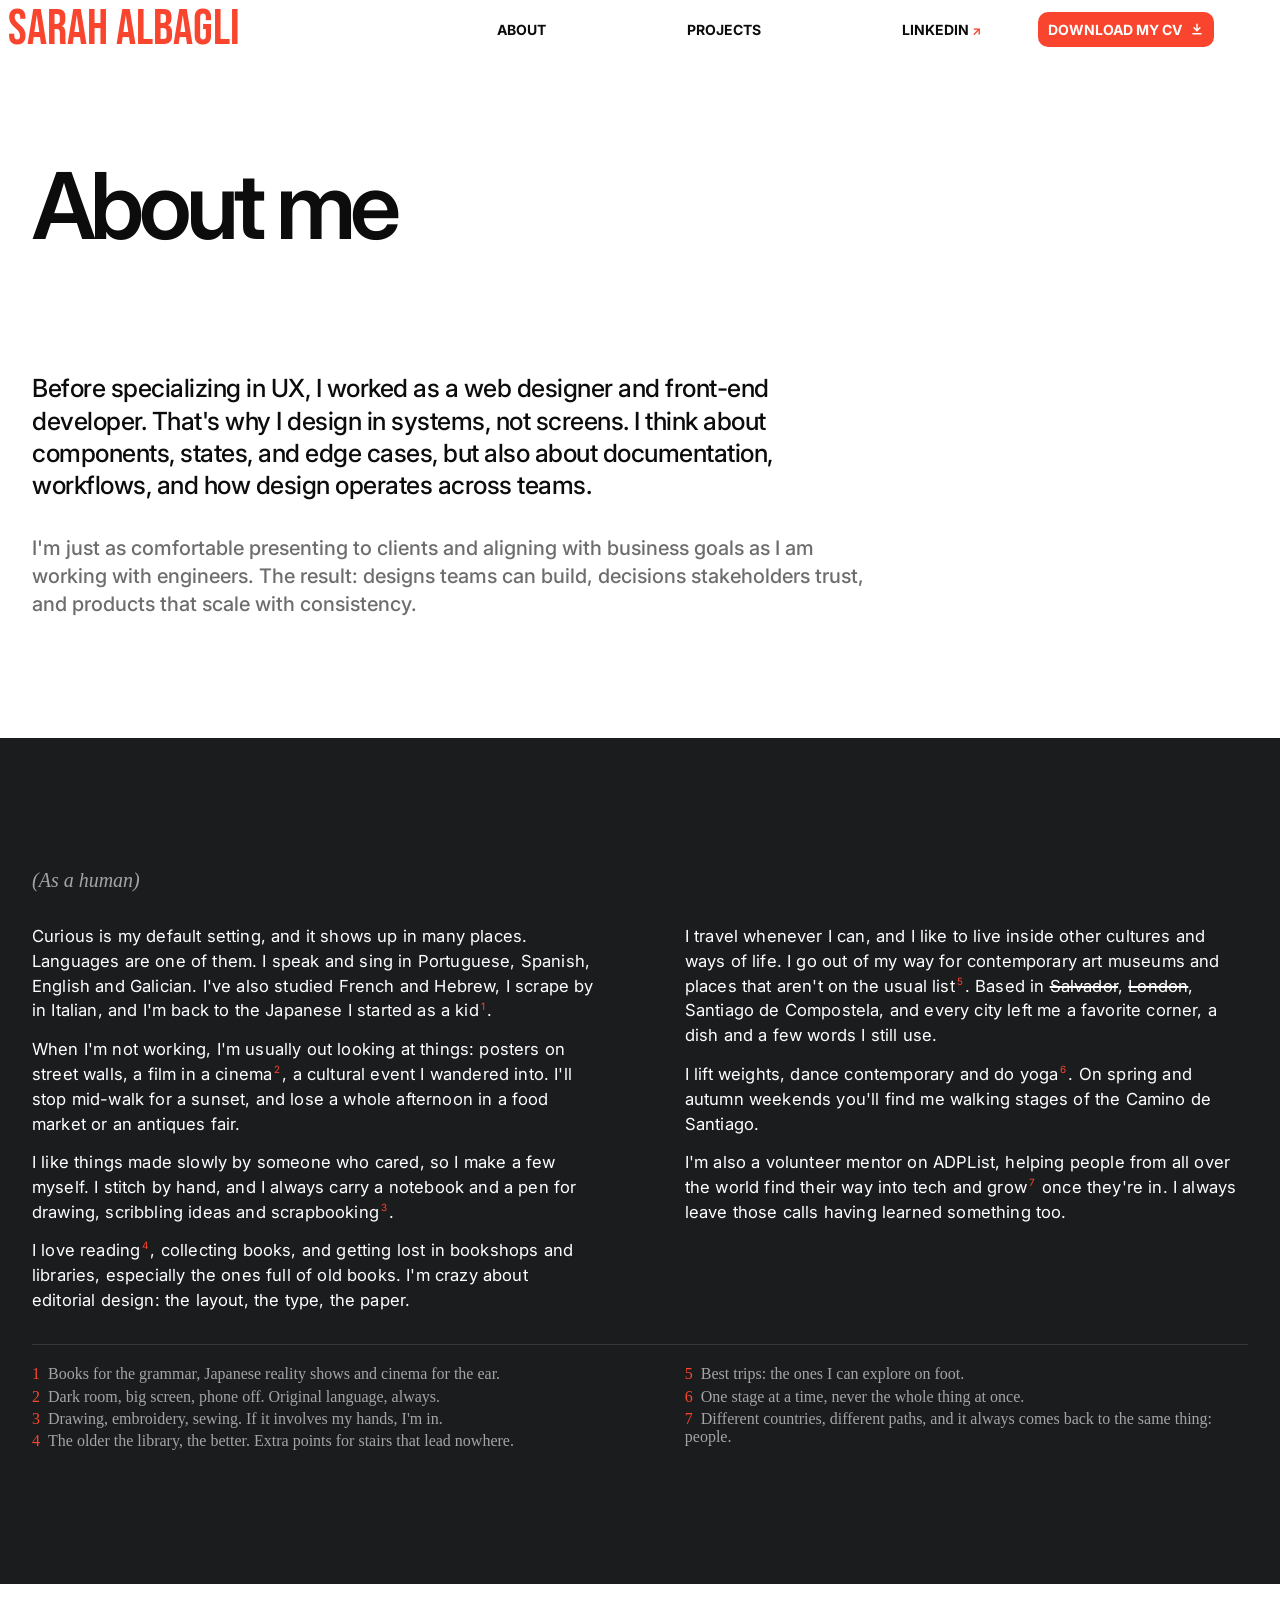
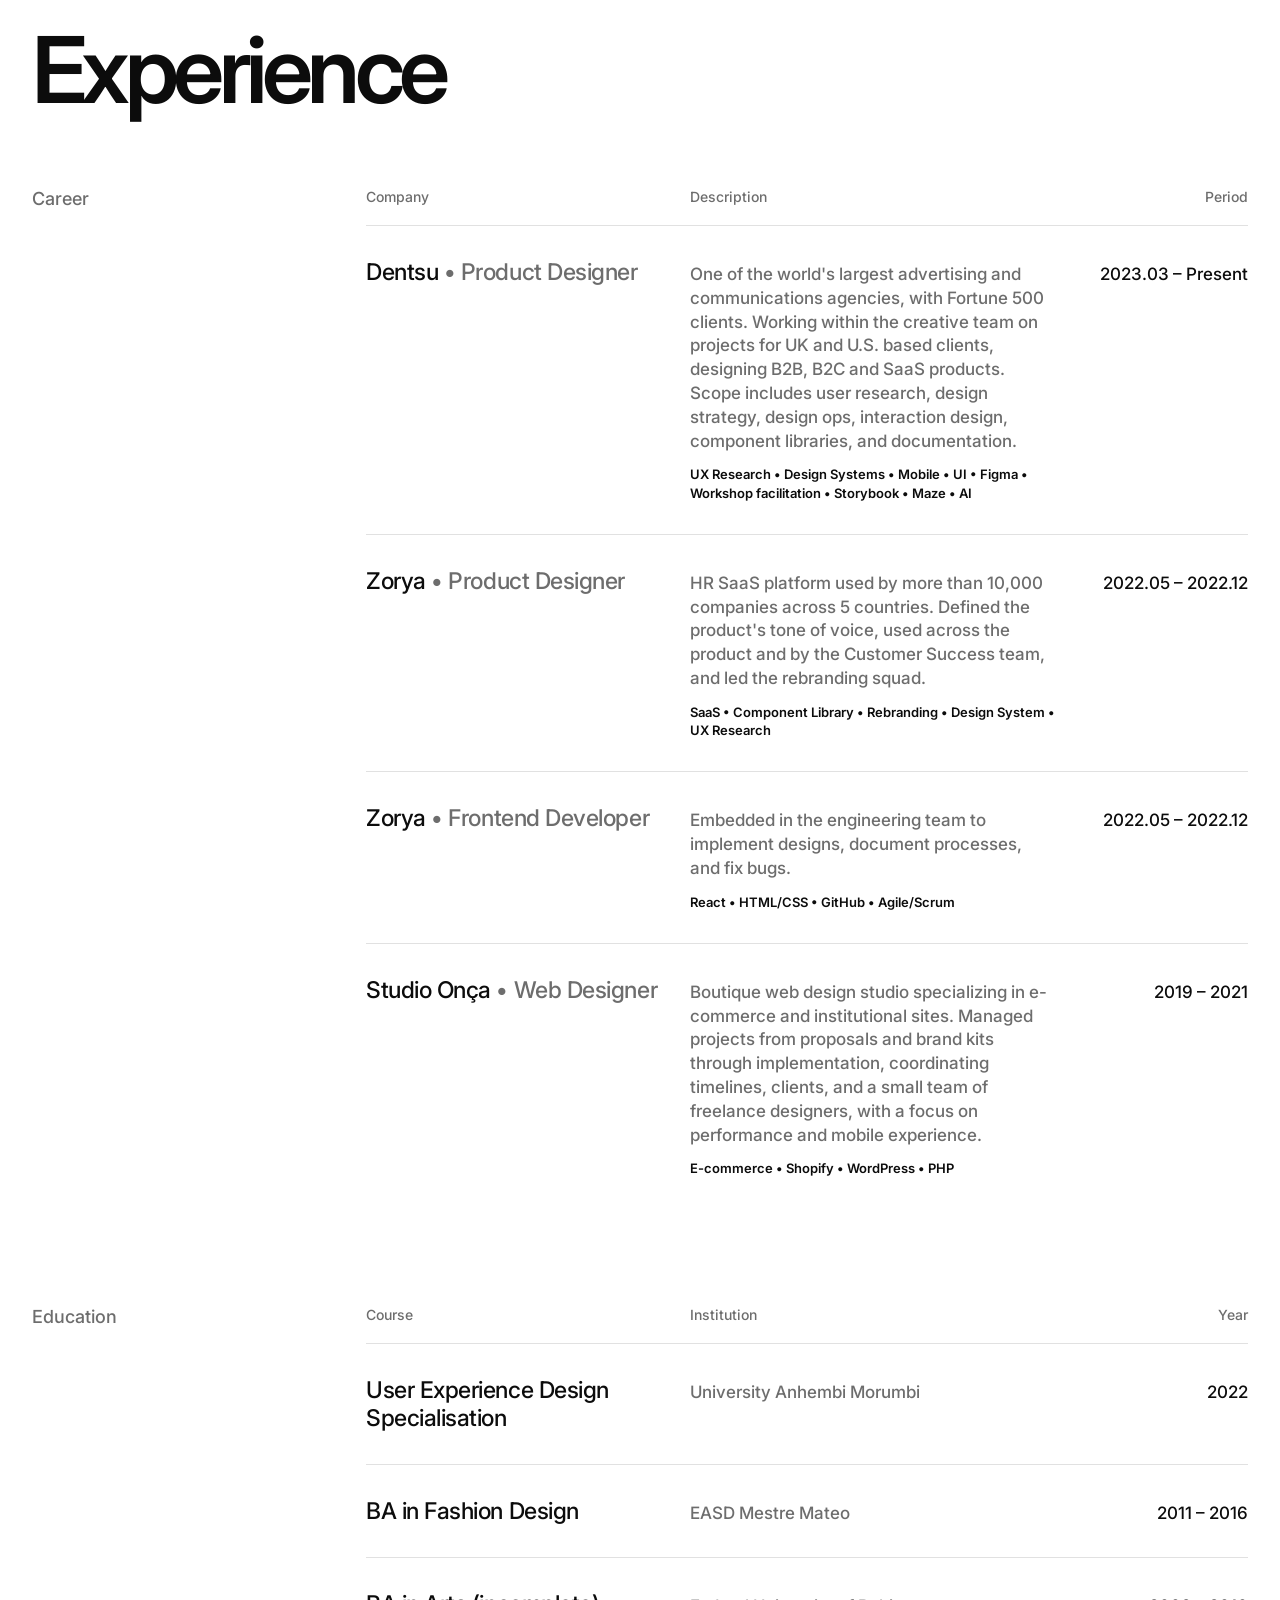
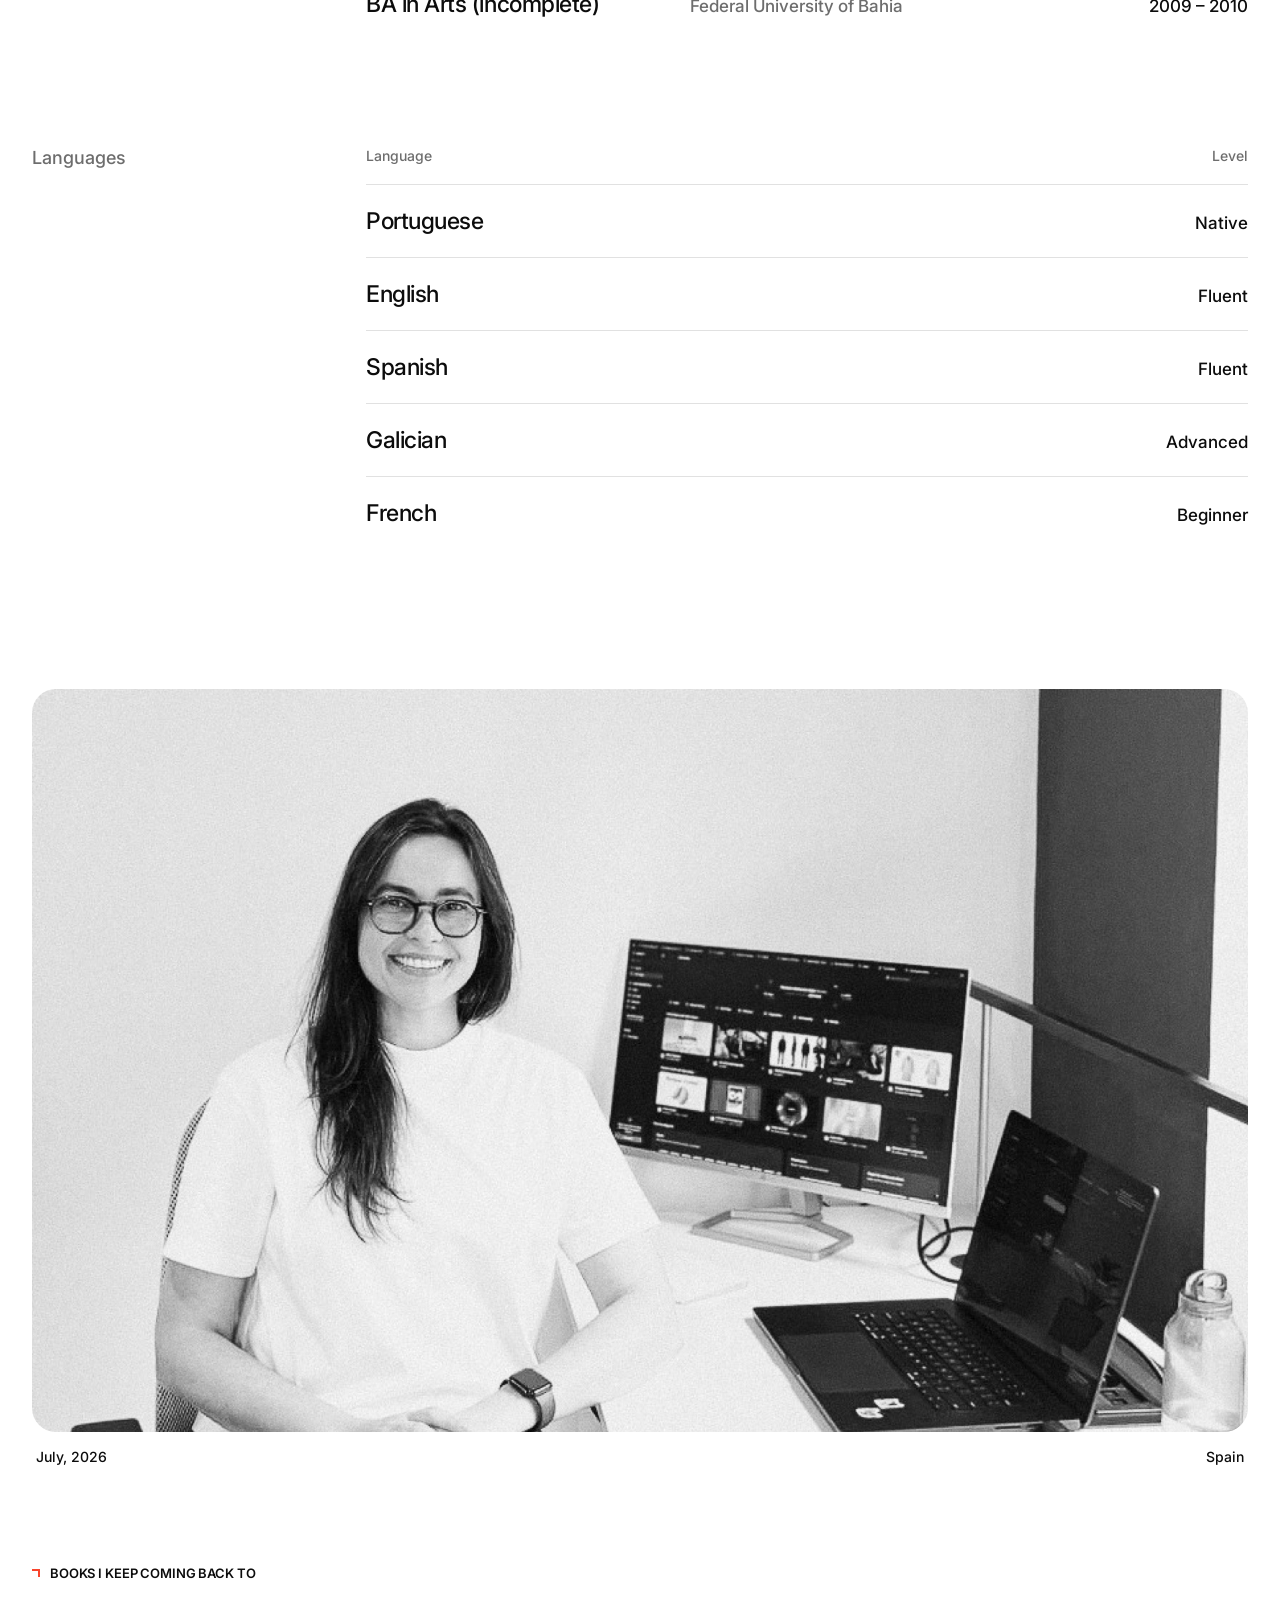
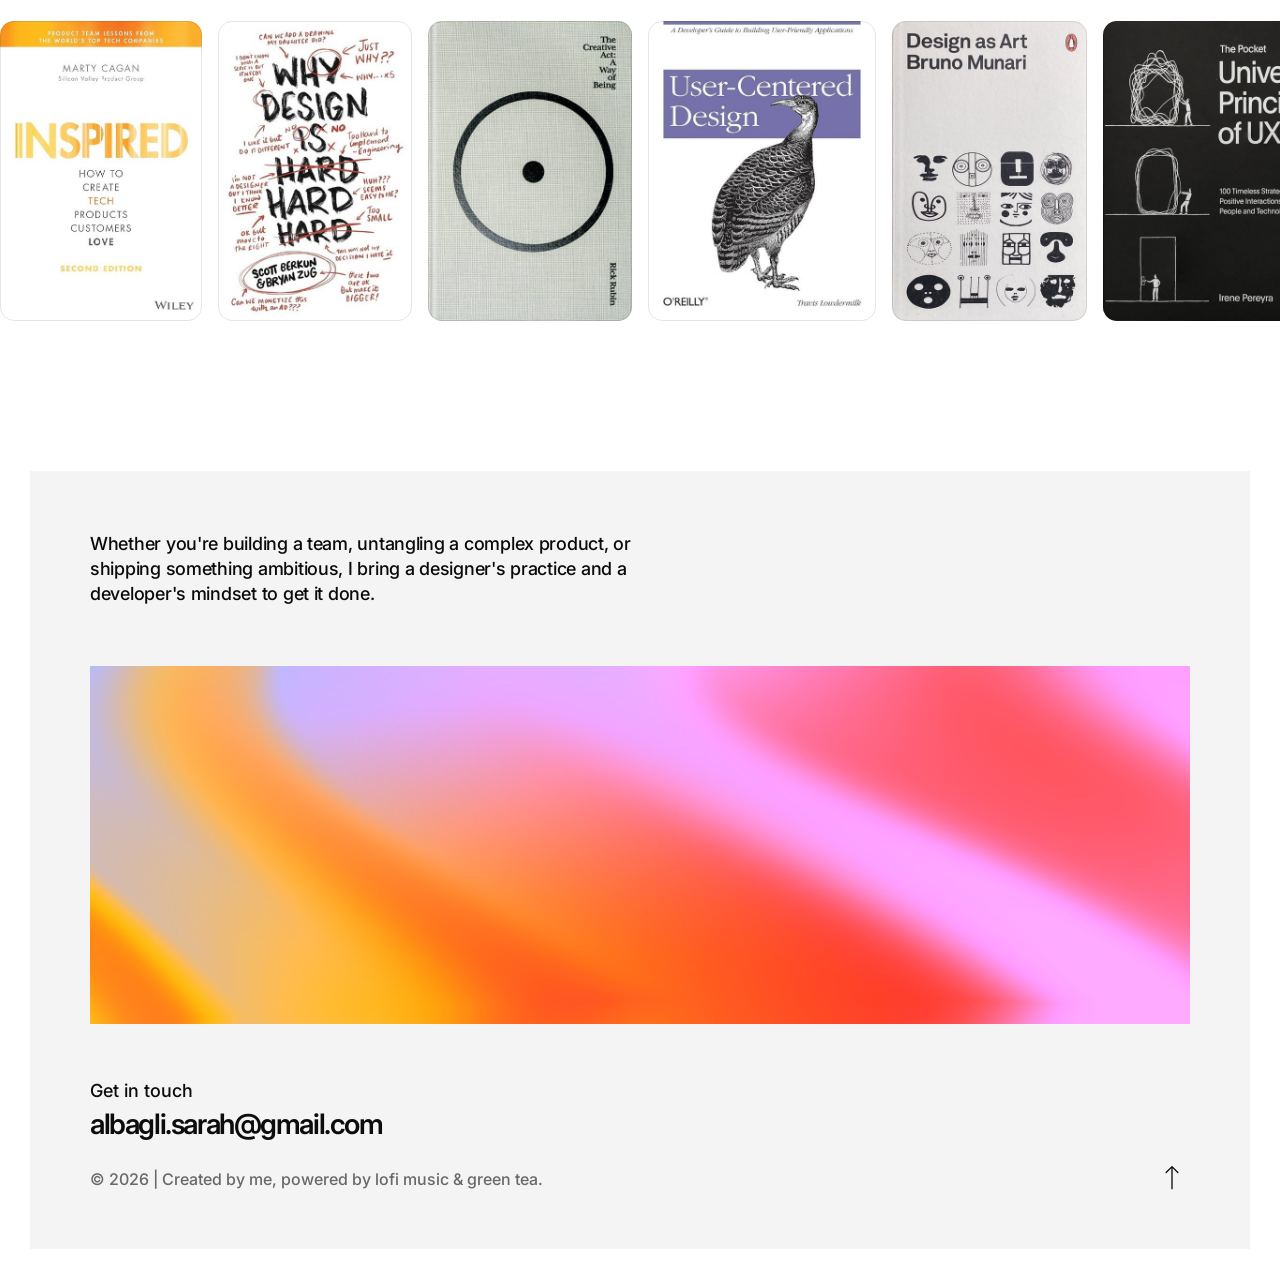
==== commit 540a3bf4: "Scroll arrows, OG image cache fix, Safari McCain video - Hero: scroll-down arrow bottom right; foote" ====
--- a/about/index.html
+++ b/about/index.html
@@ -11,14 +11,14 @@
   <meta property="og:title" content="About • Sarah Albagli" />
   <meta property="og:description" content="Senior Product Designer based in Spain. How I work, and who I am outside of work." />
   <meta property="og:url" content="https://sarahalbagli.vercel.app/about/" />
-  <meta property="og:image" content="https://sarahalbagli.vercel.app/assets/og-image.jpg" />
+  <meta property="og:image" content="https://sarahalbagli.vercel.app/assets/og-image.jpg?v=2" />
   <meta property="og:image:width" content="1200" />
   <meta property="og:image:height" content="630" />
   <meta property="og:image:alt" content="Sarah Albagli, Product Designer" />
   <meta name="twitter:card" content="summary_large_image" />
   <meta name="twitter:title" content="About • Sarah Albagli" />
   <meta name="twitter:description" content="Senior Product Designer based in Spain. How I work, and who I am outside of work." />
-  <meta name="twitter:image" content="https://sarahalbagli.vercel.app/assets/og-image.jpg" />
+  <meta name="twitter:image" content="https://sarahalbagli.vercel.app/assets/og-image.jpg?v=2" />
   <link rel="icon" href="/assets/favicon.ico" sizes="32x32" />
   <link rel="icon" type="image/png" sizes="16x16" href="/assets/favicon-16.png" />
   <link rel="icon" type="image/png" sizes="32x32" href="/assets/favicon-32.png" />
@@ -236,6 +236,9 @@
     <p class="footer__label" data-i18n="footer.label">Get in touch</p>
     <a href="mailto:albagli.sarah@gmail.com" class="footer__email">albagli.sarah@gmail.com</a>
     <p class="footer__copy" data-i18n="footer.copy">© 2026 | Created by me, powered by lofi music &amp; green tea.</p>
+    <a class="footer__top" href="#top" aria-label="Back to top">
+      <svg viewBox="0 0 24 40" aria-hidden="true"><path d="M12 38V4M3 13l9-9 9 9" /></svg>
+    </a>
   </footer>
 
   <!-- Spanish translations for this page (shared strings live in /i18n.js) -->
--- a/style.css
+++ b/style.css
@@ -229,6 +229,21 @@
 }
 .flow canvas.is-ready { opacity: 1; }
 
+/* Cursor trail: faint brush stroke painted with the hero gradient (desktop only, see script.js) */
+.cursor-trail {
+  position: fixed;
+  inset: 0;
+  z-index: 9999;
+  background: none;
+  pointer-events: none;
+  opacity: 0;
+  transition: opacity 0.5s ease;
+}
+.cursor-trail.is-active { opacity: 0.45; }
+.cursor-trail .cursor-trail__source { display: none; }
+.cursor-trail .cursor-trail__stroke { opacity: 1; filter: blur(10px); }
+html.intro-active .cursor-trail { display: none; }
+
 /* ---------- Hero ---------- */
 .hero {
   position: relative;
@@ -284,7 +299,7 @@
   grid-column: 2;
   grid-row: 2;
   align-self: start;
-  margin: 0.6em 18vw 0 0;
+  margin: -1.6em 18vw 0 0;   /* sits higher so the list clears the dot on the "i" of Designer */
   font-size: 18px;
   font-weight: 600;
   line-height: 1.6;
@@ -298,6 +313,36 @@
   font-size: 16px;
   font-weight: 500;
 }
+
+/* Scroll-down arrow, bottom right of the hero */
+.hero__scroll {
+  position: absolute;
+  right: var(--gutter);
+  bottom: 6px;   /* low enough to clear "Designer" at every width */
+  z-index: 2;
+  display: grid;
+  place-items: center;
+  width: 36px;
+  height: 36px;
+  color: #fff;
+  transition: color 0.2s ease;
+}
+.hero__scroll svg {
+  width: 16px;
+  height: 26px;
+  fill: none;
+  stroke: currentColor;
+  stroke-width: 2;
+  stroke-linecap: round;
+  stroke-linejoin: round;
+  animation: hero-scroll 1.8s ease-in-out infinite;
+}
+.hero__scroll:hover { color: var(--red); }
+@keyframes hero-scroll {
+  0%, 100% { transform: translateY(-2px); }
+  50% { transform: translateY(4px); }
+}
+@media (prefers-reduced-motion: reduce) { .hero__scroll svg { animation: none; } }
 
 /* ---------- Selected work ---------- */
 .work { padding: 160px var(--gutter) 80px; }
@@ -445,6 +490,7 @@
 /* ---------- Footer ---------- */
 .footer {
   /* same white frame on all four sides */
+  position: relative;
   margin: 30px;
   padding: 60px 60px 60px;
   background: var(--paper-2);
@@ -463,6 +509,35 @@
 .footer__email { display: inline-block; font-size: clamp(22px, 2.2vw, 32px); font-weight: 600; letter-spacing: -0.05em; margin-bottom: 28px; }
 .footer__email:hover { color: var(--red); }
 .footer__copy { font-size: 16px; font-weight: 500; color: var(--ink-soft); }
+
+/* Back to top: the hero's scroll arrow turned up, on the copyright line */
+.footer__top {
+  position: absolute;
+  right: 60px;
+  bottom: 54px;
+  display: grid;
+  place-items: center;
+  width: 36px;
+  height: 36px;
+  color: #0a0a0a;
+  transition: color 0.2s ease;
+}
+.footer__top svg {
+  width: 16px;
+  height: 26px;
+  fill: none;
+  stroke: currentColor;
+  stroke-width: 2;
+  stroke-linecap: round;
+  stroke-linejoin: round;
+  animation: footer-top 1.8s ease-in-out infinite;
+}
+.footer__top:hover { color: var(--red); }
+@keyframes footer-top {
+  0%, 100% { transform: translateY(2px); }
+  50% { transform: translateY(-4px); }
+}
+@media (prefers-reduced-motion: reduce) { .footer__top svg { animation: none; } }
 
 /* ---------- Scroll reveal ---------- */
 .reveal { opacity: 0; transform: translateY(40px); transition: opacity 0.8s ease, transform 0.8s cubic-bezier(.2,.7,.2,1); }
@@ -514,6 +589,8 @@
   .clients__cell { width: 200px; height: 140px; }
 
   .footer { margin: 12px; padding: 40px 20px; }
+  .footer__top { right: 12px; bottom: 34px; }
+  .footer__copy { padding-right: 44px; }   /* keep the text clear of the back-to-top arrow */
   .footer__statement { margin-bottom: 32px; }
   .footer__gradient { margin-bottom: 40px; }
 }
@@ -987,8 +1064,8 @@
   transition: opacity 0.12s ease, transform 0.12s ease;
 }
 .fn-pop.is-on { opacity: 1; transform: none; pointer-events: auto; }
-.fn-pop video { position: absolute; inset: 0; display: block; width: 100%; height: 100%; object-fit: cover; border-radius: inherit; opacity: 0; }
-.fn-pop video.is-active { opacity: 1; }
+.fn-pop :is(video, img) { position: absolute; inset: 0; display: block; width: 100%; height: 100%; object-fit: cover; border-radius: inherit; opacity: 0; }
+.fn-pop :is(video, img).is-active { opacity: 1; }
 .fn-pop__credit {
   position: absolute;
   top: 100%;
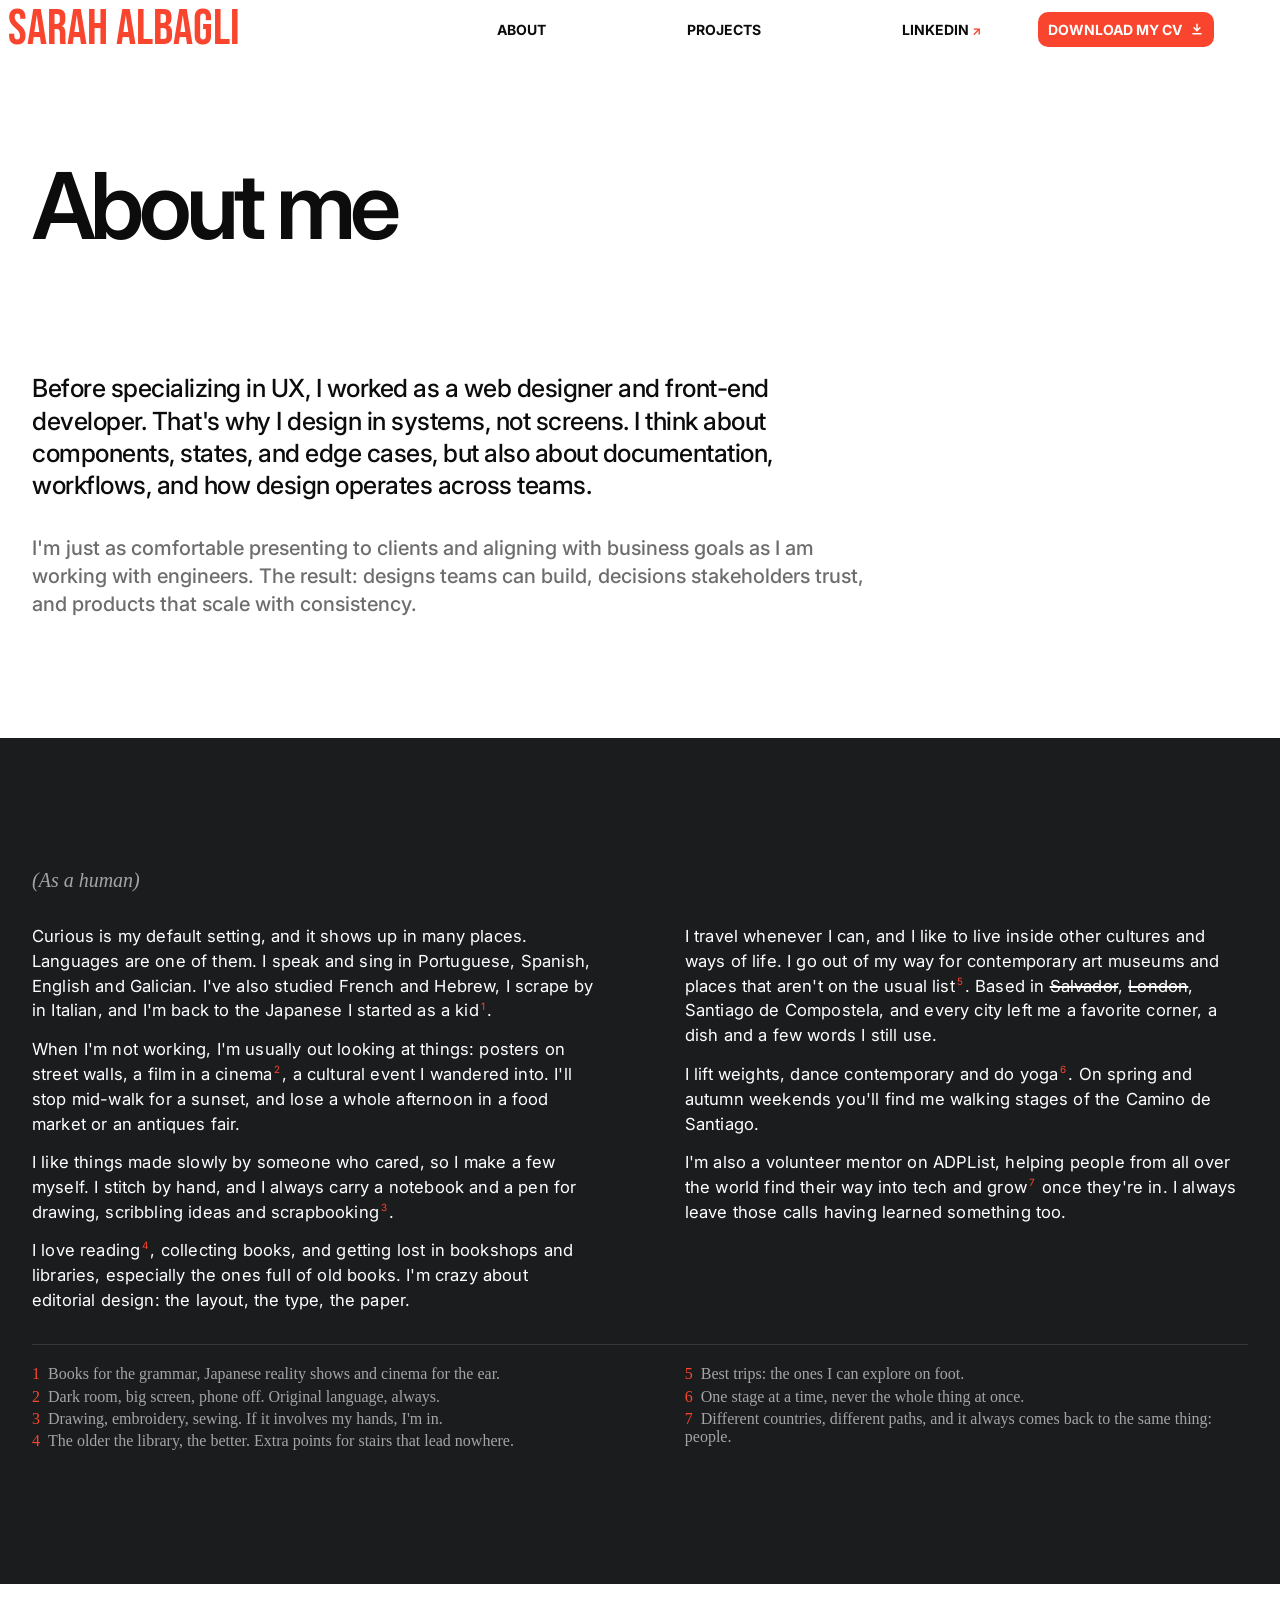
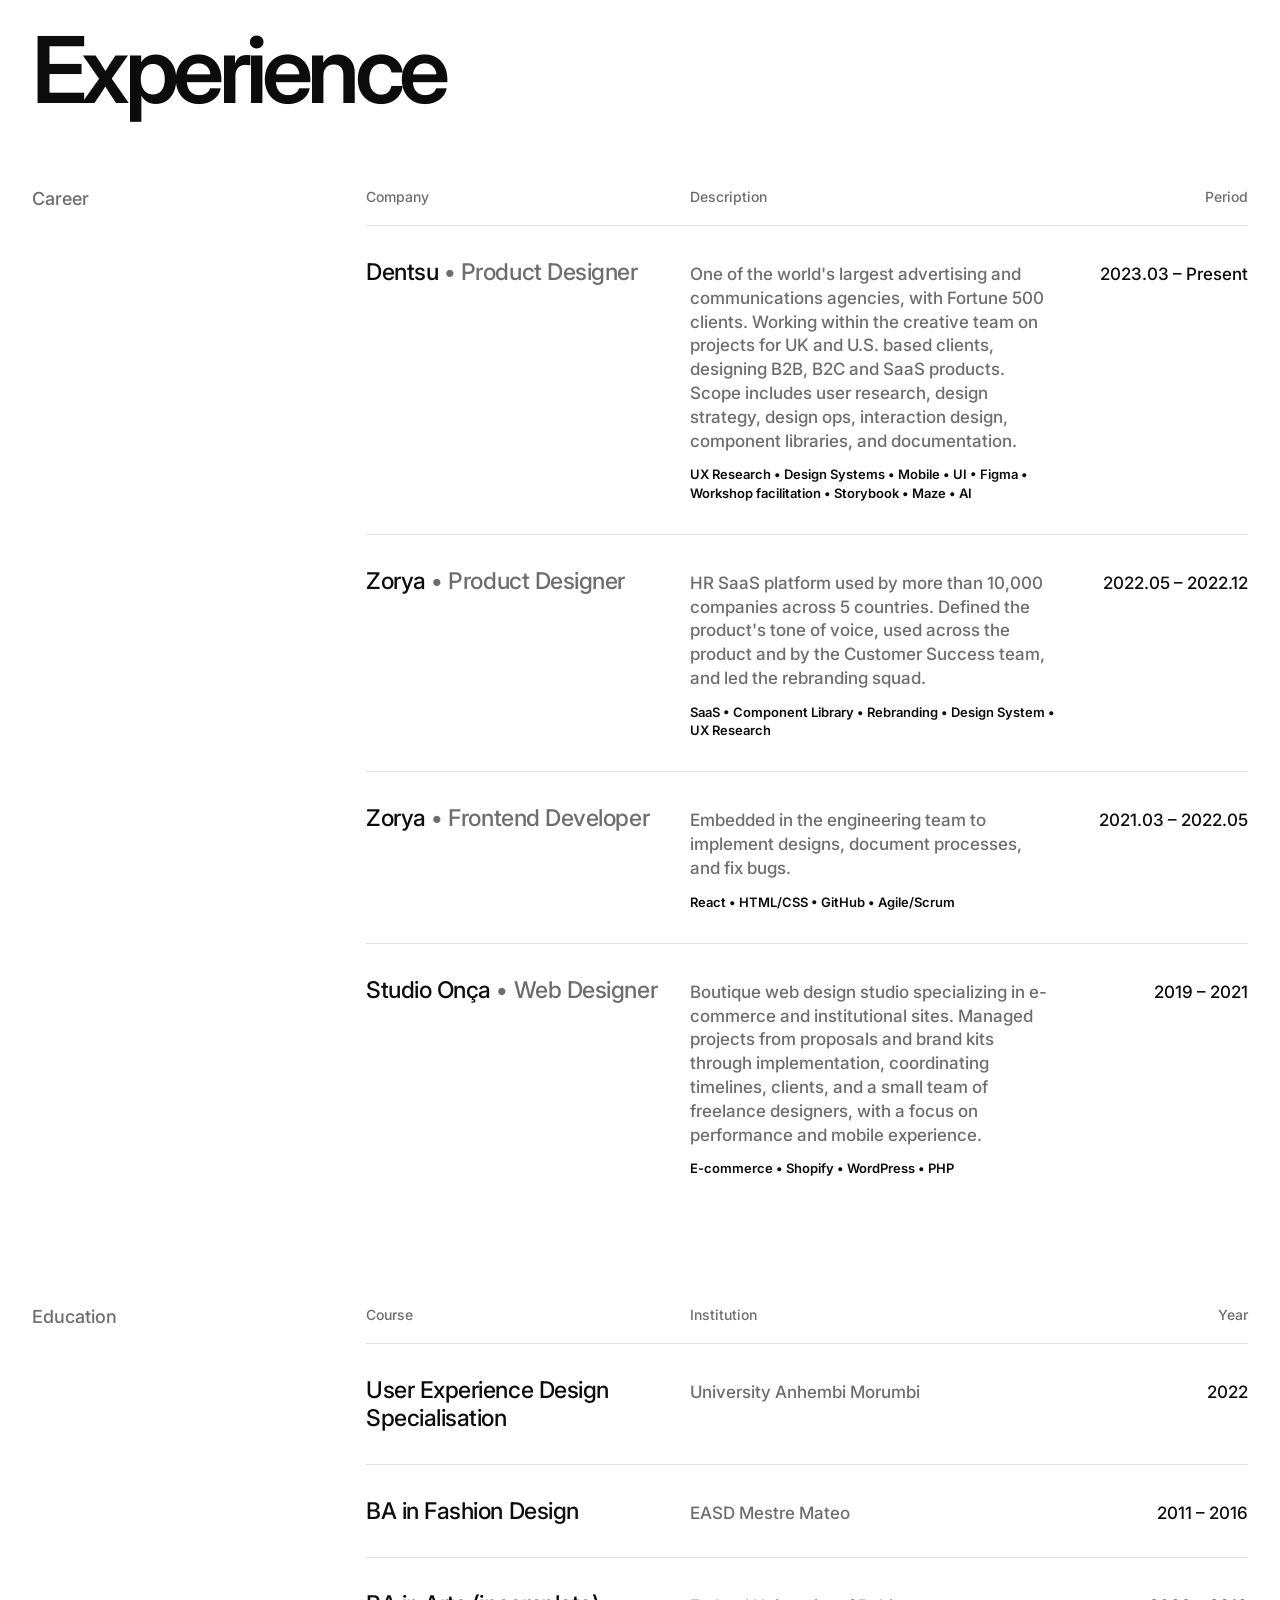
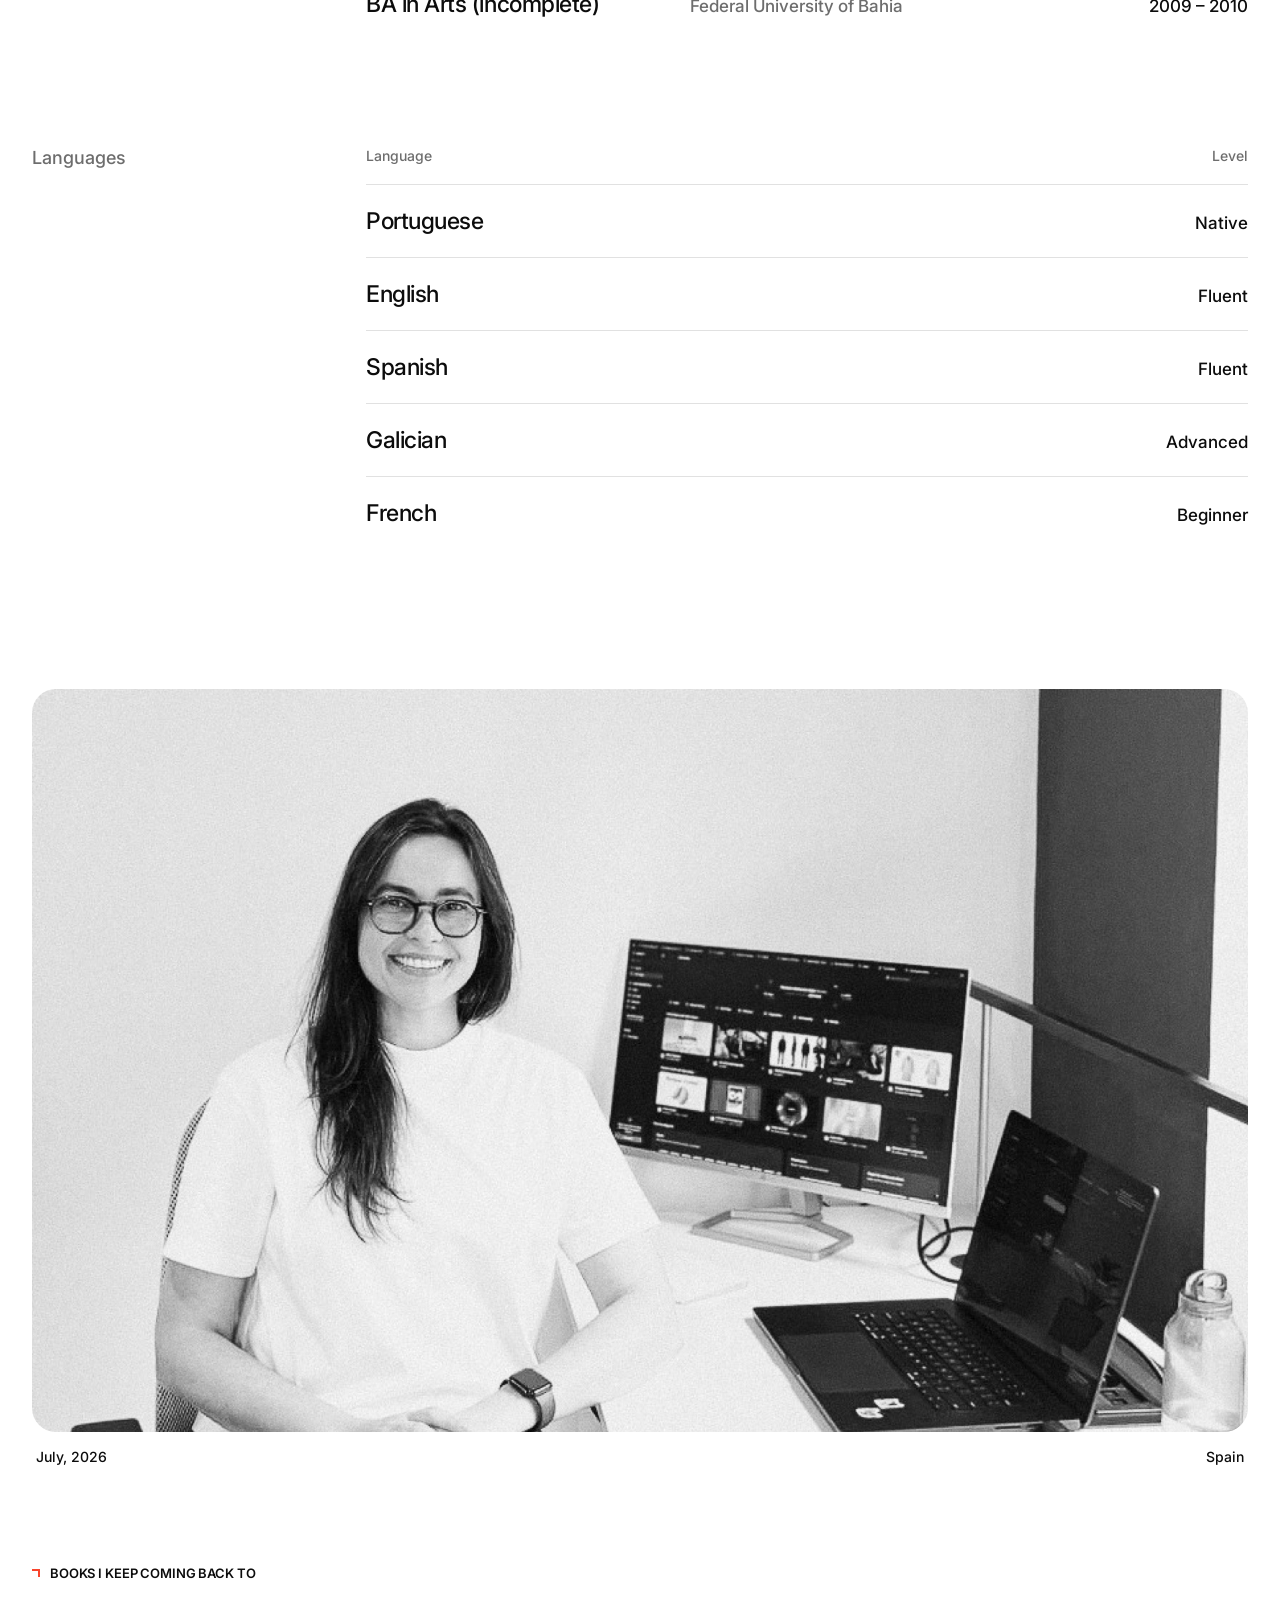
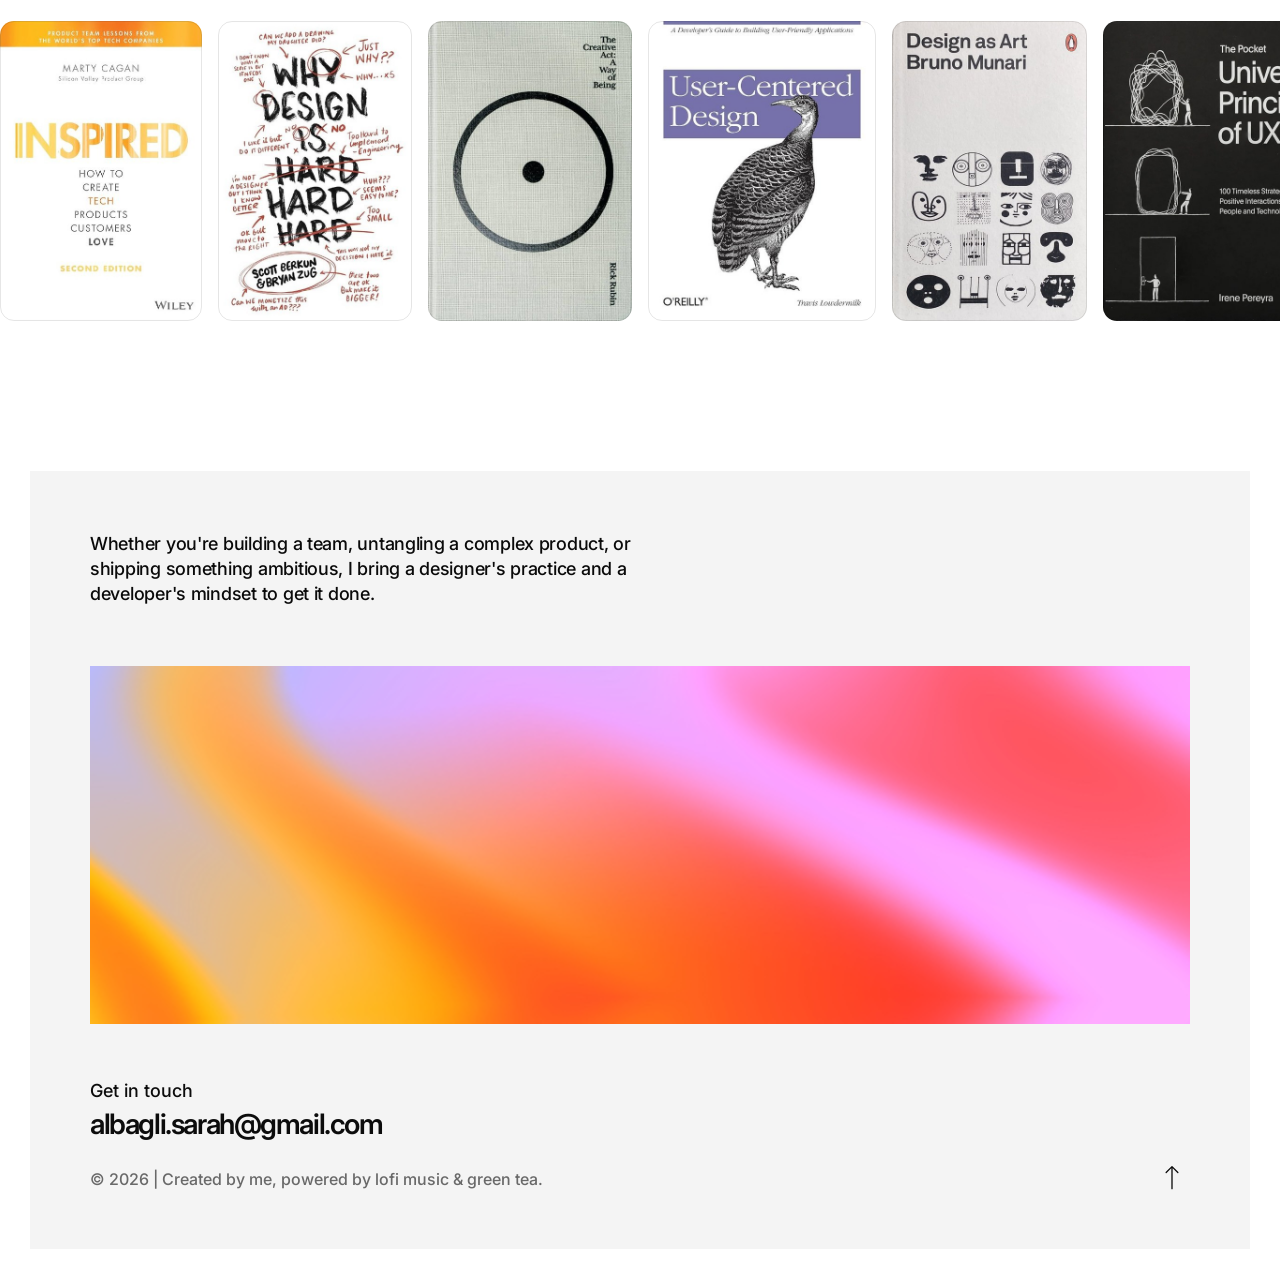
==== commit c049412b: "LinkedIn opens in new tab, fix Zorya frontend dates, DxC description case Co-Authored-By: Claude Opu" ====
--- a/about/index.html
+++ b/about/index.html
@@ -40,7 +40,7 @@
     <nav class="header__nav">
       <a href="/about/" aria-current="page" data-i18n="nav.about">About</a>
       <a href="/projects/" data-i18n="nav.work">Projects</a>
-      <a href="https://www.linkedin.com/in/sarahalbagli/">LinkedIn <span class="arrow-up">↗</span></a>
+      <a href="https://www.linkedin.com/in/sarahalbagli/" target="_blank" rel="noopener">LinkedIn <span class="arrow-up">↗</span></a>
     </nav>
     <a href="/assets/sarah-albagli-cv.pdf" class="btn-cv" download>
       <span data-i18n="nav.cv">Download my CV</span>
@@ -71,7 +71,7 @@
       <a href="/" data-label="Home"><span data-i18n="menu.home">Home</span></a>
       <a href="/about/" data-label="About" aria-current="page"><span data-i18n="menu.about">About</span></a>
       <a href="/projects/" data-label="Projects"><span data-i18n="menu.projects">Projects</span></a>
-      <a href="https://www.linkedin.com/in/sarahalbagli/" data-label="LinkedIn ↗"><span>LinkedIn ↗</span></a>
+      <a href="https://www.linkedin.com/in/sarahalbagli/" target="_blank" rel="noopener" data-label="LinkedIn ↗"><span>LinkedIn ↗</span></a>
       <a href="/assets/sarah-albagli-cv.pdf" download data-label="Download my CV"><span data-i18n="nav.cv">Download my CV</span></a>
     </nav>
   </div>
@@ -134,7 +134,7 @@
           <div class="cv-row" role="row">
             <div class="cv-row__name" role="cell">Zorya <span class="cv-row__sub">• <span data-i18n="cv.zorya-fe.role">Frontend Developer</span></span></div>
             <div class="cv-row__desc" role="cell"><p data-i18n="cv.zorya-fe.desc">Embedded in the engineering team to implement designs, document processes, and fix bugs.</p><p class="cv-row__skills">React • HTML/CSS • GitHub • Agile/Scrum</p></div>
-            <div class="cv-row__year" role="cell"><span data-i18n="cv.zorya-fe.period">2022.05 – 2022.12</span></div>
+            <div class="cv-row__year" role="cell"><span data-i18n="cv.zorya-fe.period">2021.03 – 2022.05</span></div>
           </div>
           <div class="cv-row" role="row">
             <div class="cv-row__name" role="cell">Studio Onça <span class="cv-row__sub">• <span data-i18n="cv.onca.role">Web Designer</span></span></div>
@@ -259,7 +259,7 @@
   "cv.zorya-pd.period": "2022.05 – 2022.12",
   "cv.zorya-fe.role": "Desarrolladora Frontend",
   "cv.zorya-fe.desc": "Integrada en el equipo de ingeniería para implementar diseños, documentar procesos y corregir errores.",
-  "cv.zorya-fe.period": "2022.05 – 2022.12",
+  "cv.zorya-fe.period": "2021.03 – 2022.05",
   "cv.onca.role": "Diseñadora Web",
   "cv.onca.desc": "Estudio boutique de diseño web especializado en e-commerce y sitios institucionales. Gestioné proyectos desde la propuesta y el brand kit hasta la implementación, coordinando plazos, clientes y un pequeño equipo de diseñadores freelance, con foco en rendimiento y experiencia móvil.",
   "cv.onca.period": "2019 – 2021",
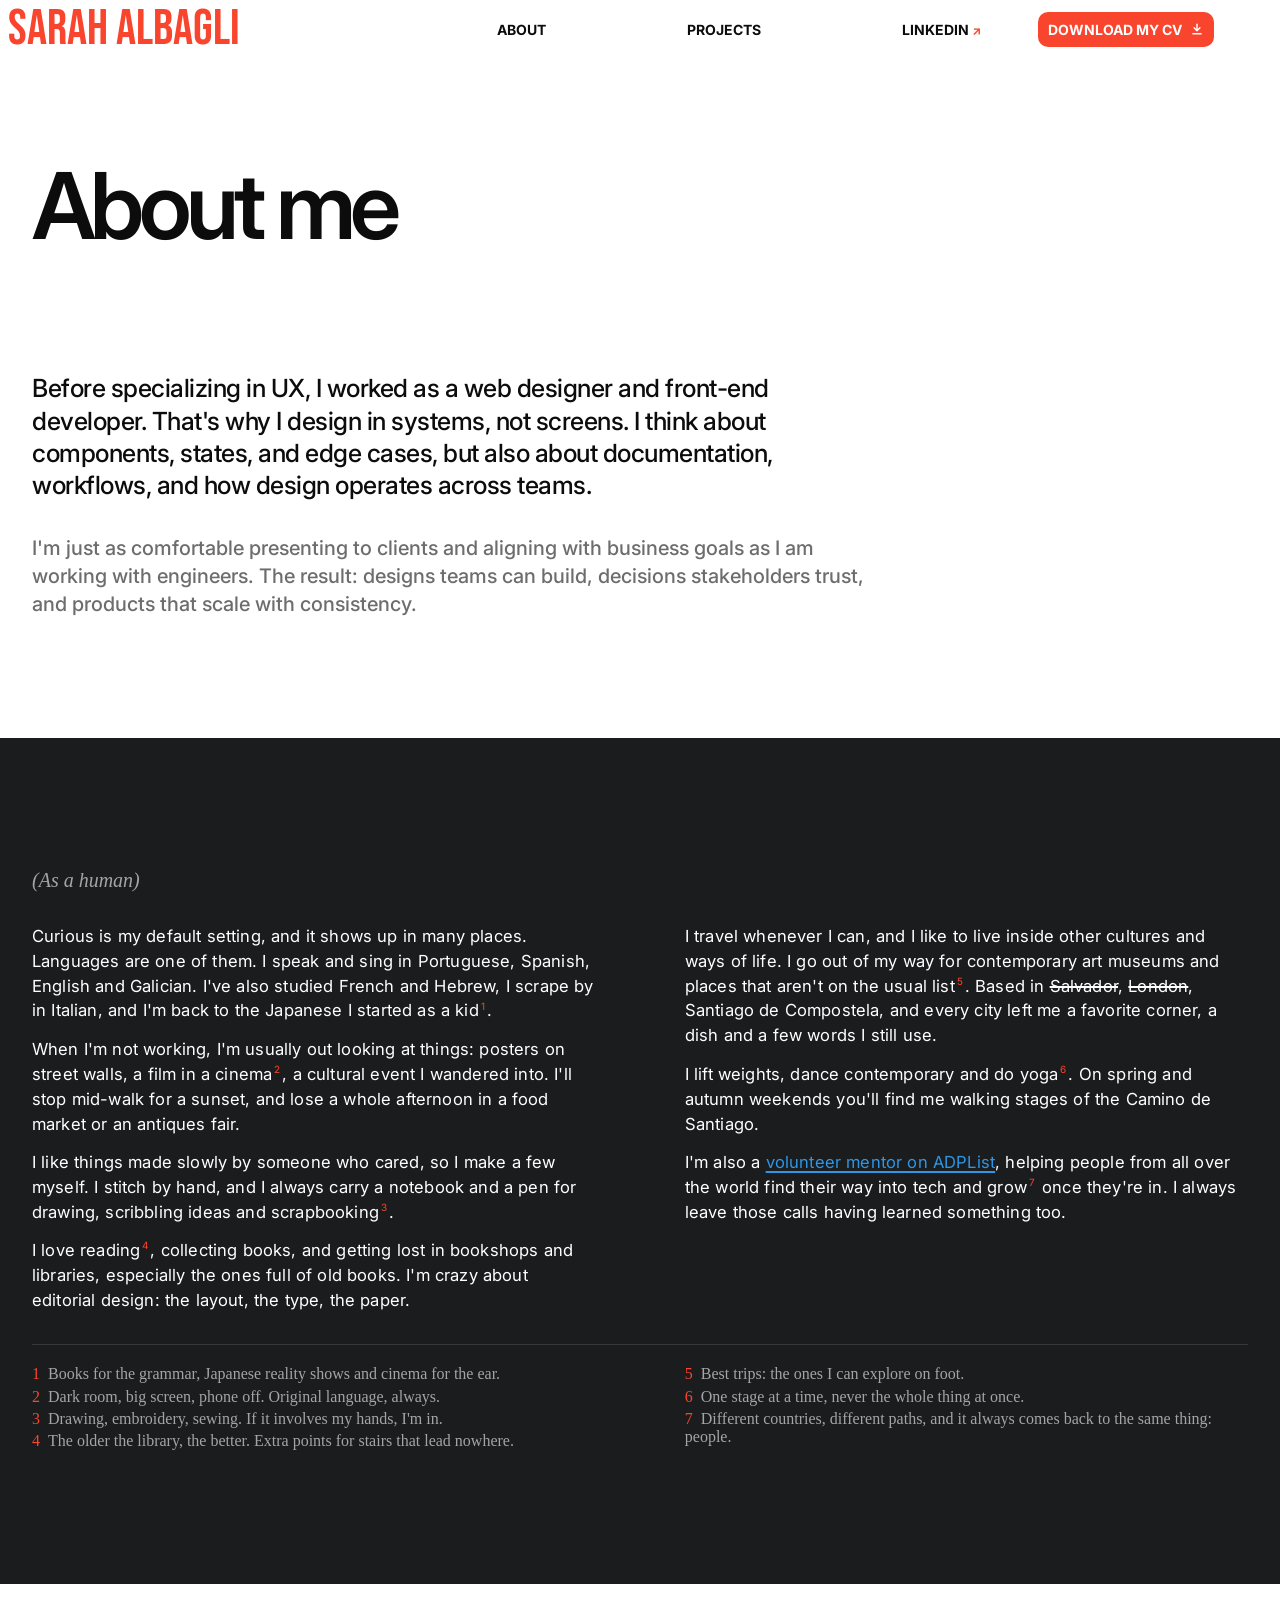
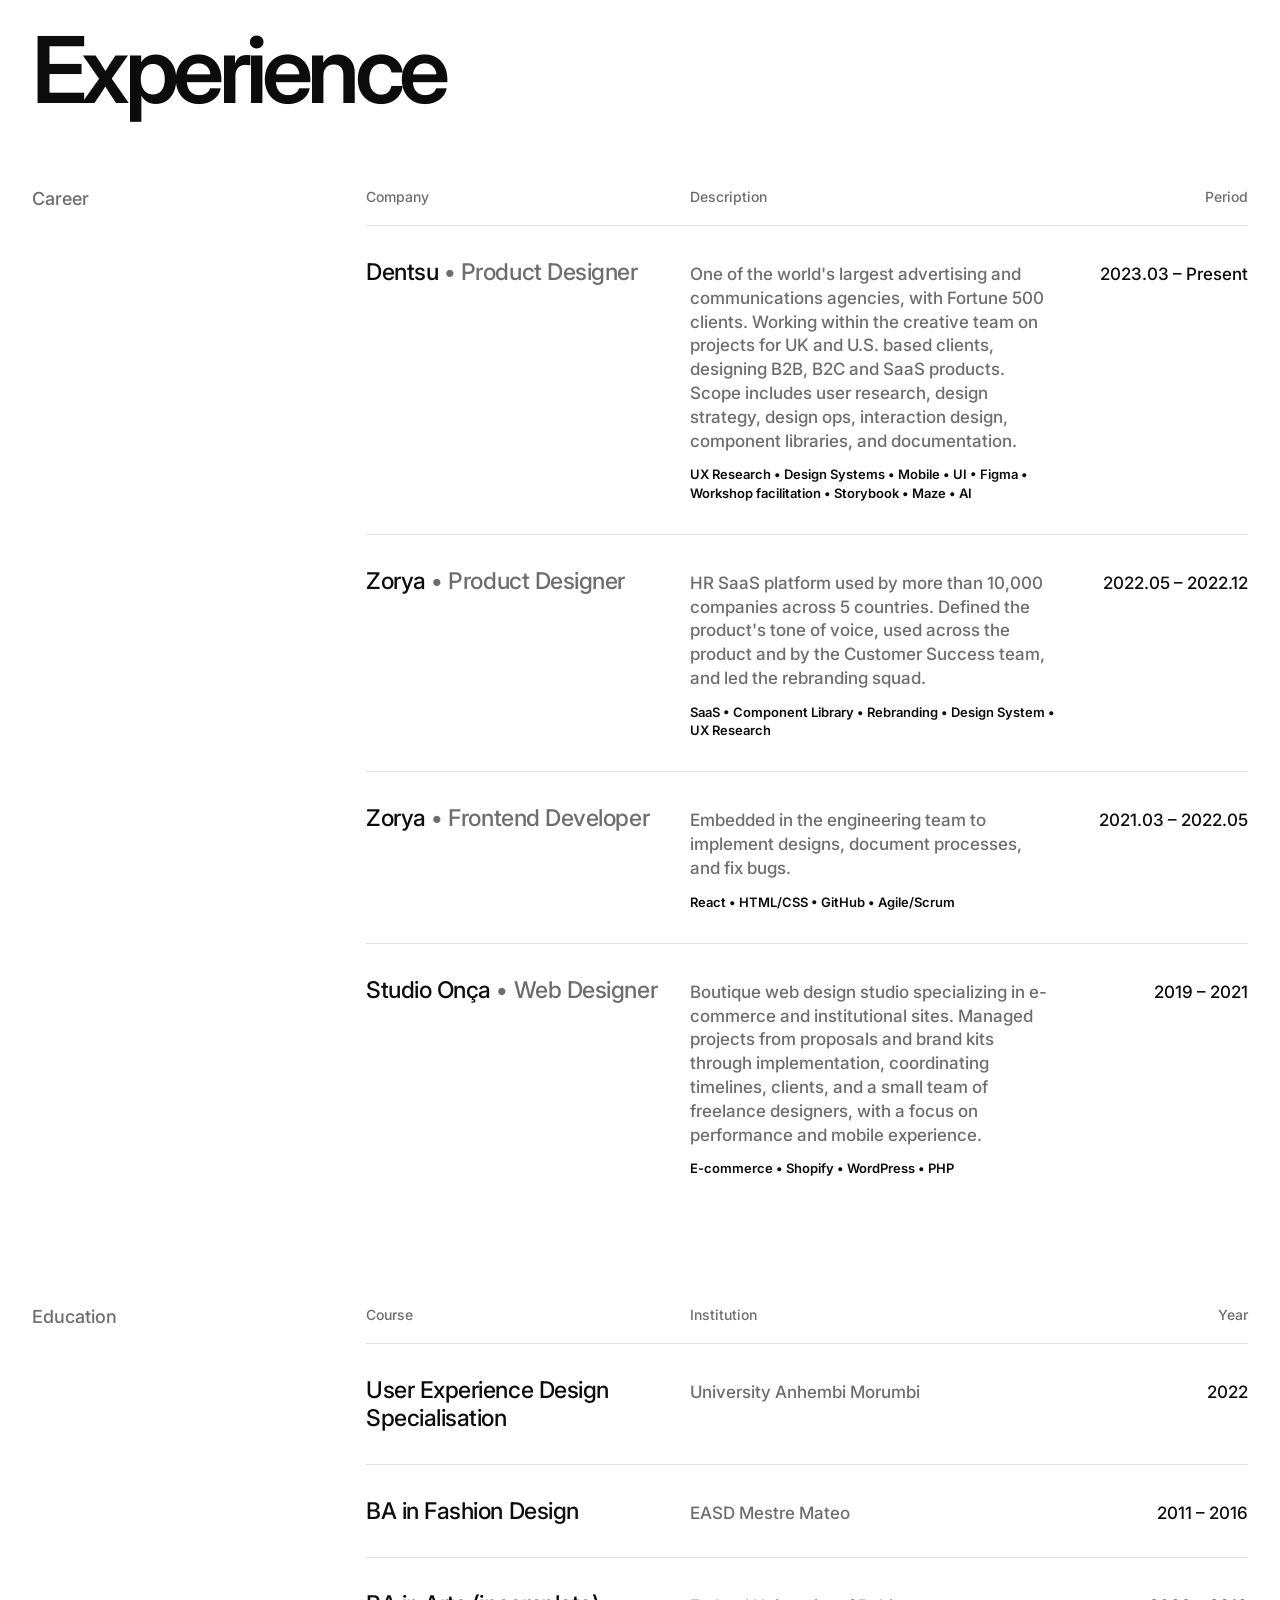
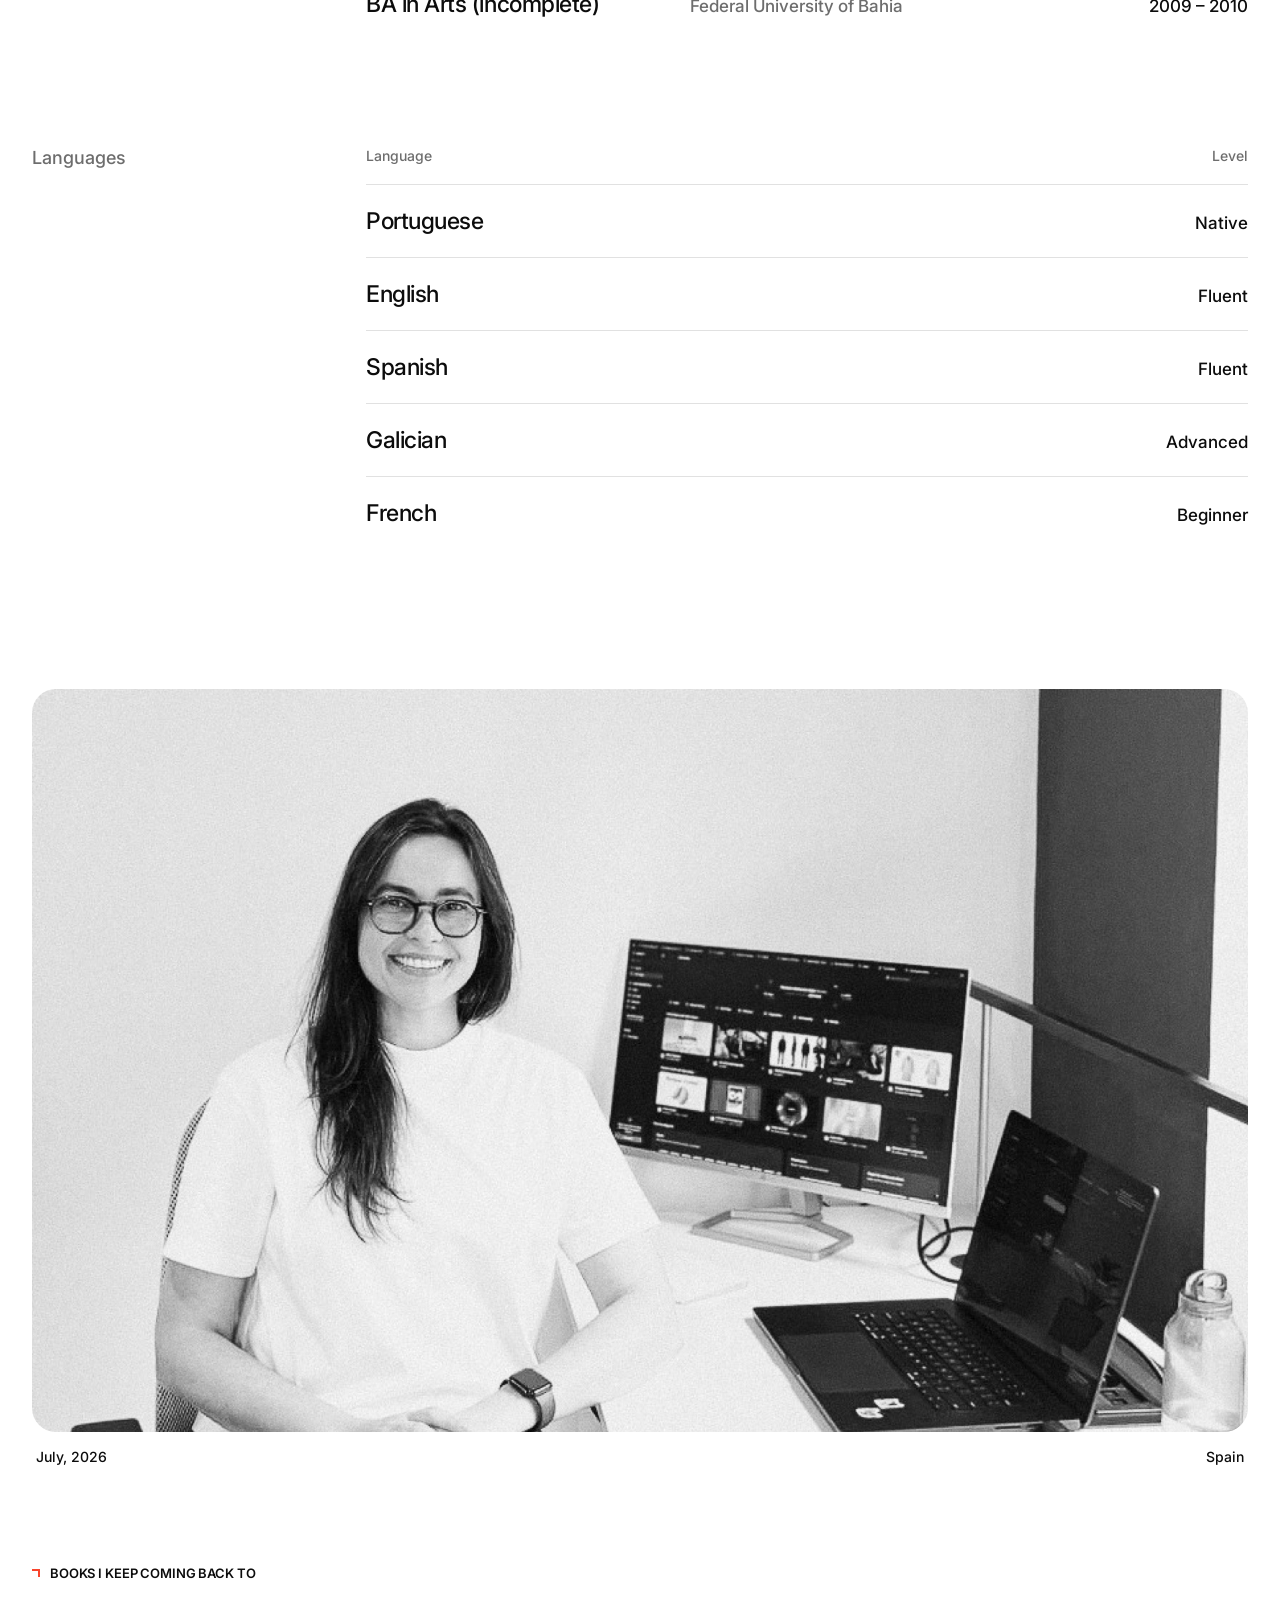
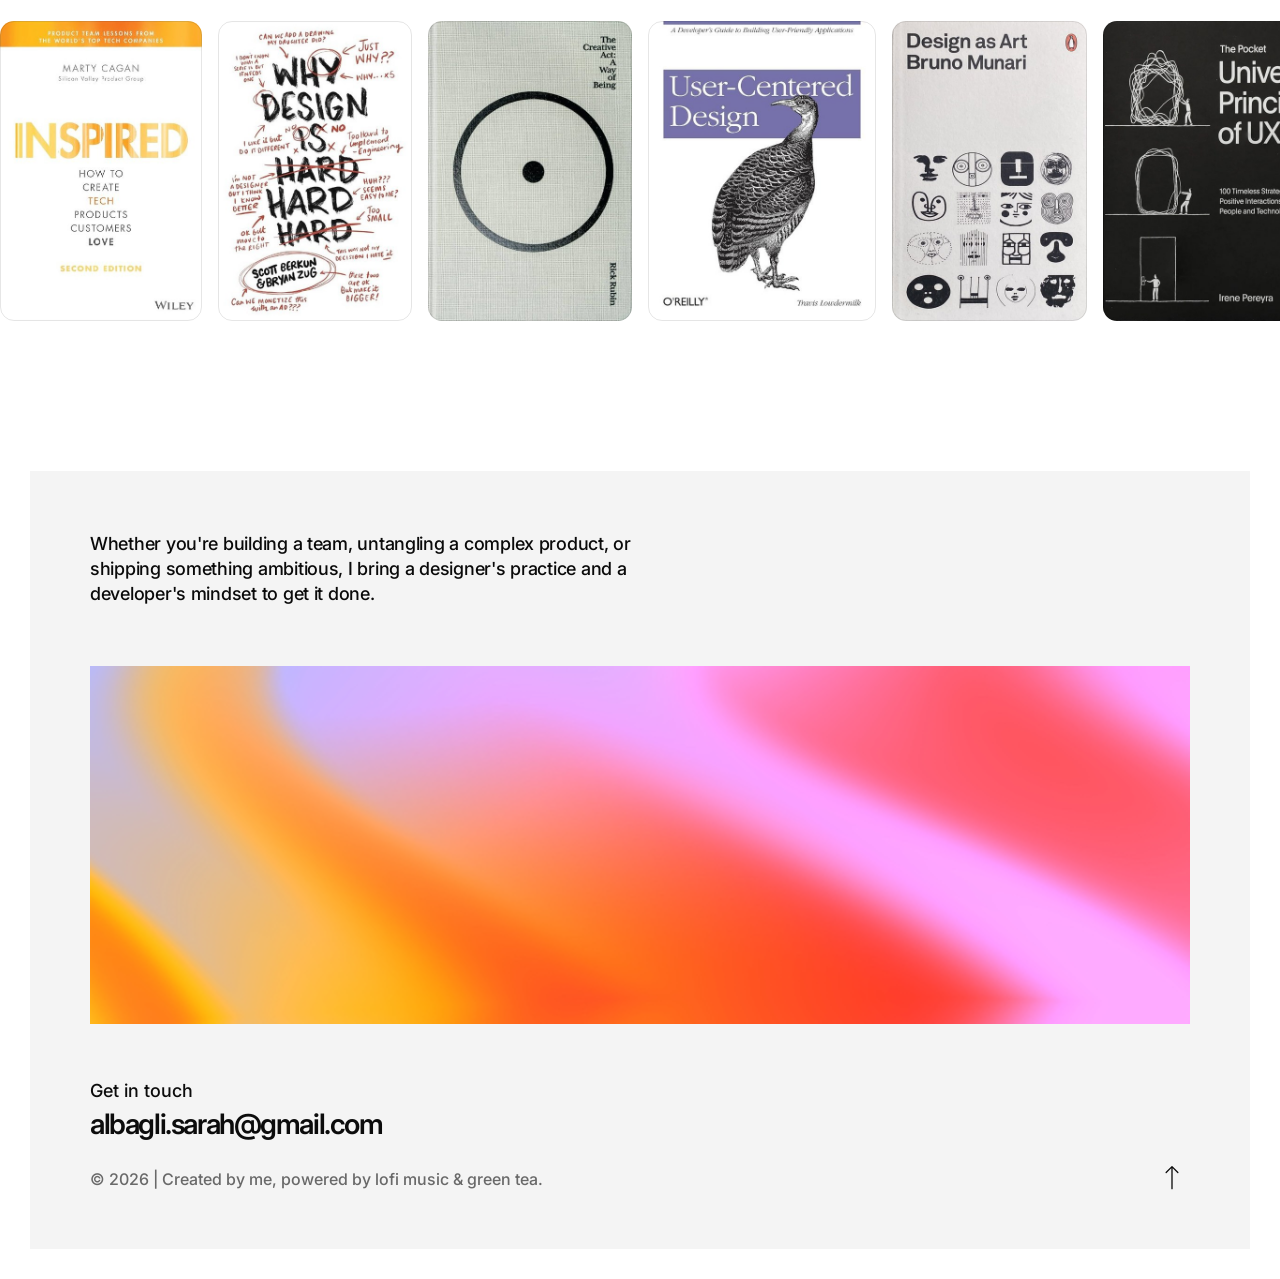
==== commit 62357651: "Link ADPList mentor mention on About page Co-Authored-By: Claude Opus 5.5 <noreply@anthropic.com>" ====
--- a/about/index.html
+++ b/about/index.html
@@ -99,7 +99,7 @@
         <div class="human__col">
           <p data-i18n="about.h.p5">I travel whenever I can, and I like to live inside other cultures and ways of life. I go out of my way for contemporary art museums and places that aren't on the usual list<button class="fn" aria-describedby="fn5">5</button>. Based in <s>Salvador</s>, <s>London</s>, Santiago de Compostela, and every city left me a favorite corner, a dish and a few words I still use.</p>
           <p data-i18n="about.h.p6">I lift weights, dance contemporary and do yoga<button class="fn" aria-describedby="fn6">6</button>. On spring and autumn weekends you'll find me walking stages of the Camino de Santiago.</p>
-          <p data-i18n="about.h.p7">I'm also a volunteer mentor on ADPList, helping people from all over the world find their way into tech and grow<button class="fn" aria-describedby="fn7">7</button> once they're in. I always leave those calls having learned something too.</p>
+          <p data-i18n="about.h.p7">I'm also a <a class="human__link" href="https://adplist.org/mentors/sarah-almeida" target="_blank" rel="noopener">volunteer mentor on ADPList</a>, helping people from all over the world find their way into tech and grow<button class="fn" aria-describedby="fn7">7</button> once they're in. I always leave those calls having learned something too.</p>
         </div>
       </div>
 
--- a/style.css
+++ b/style.css
@@ -651,6 +651,9 @@
 .human__col s { text-decoration-thickness: 1.5px; }
 .human__col p + p { margin-top: 1.1em; }
 .human__col p { font-size: clamp(19px, 1.67vw, 24px); line-height: 1.6; letter-spacing: 0.01em; }
+/* lighter than --blue, which is too low contrast on this dark background */
+.human__link { color: #2e96e6; text-decoration: underline; text-decoration-thickness: 1.5px; text-underline-offset: 0.18em; }
+.human__link:hover { color: #fff; }
 
 /* bigger hover target on the in-text markers, without moving the text */
 .fn::after { content: ""; position: absolute; inset: -10px -8px; }
